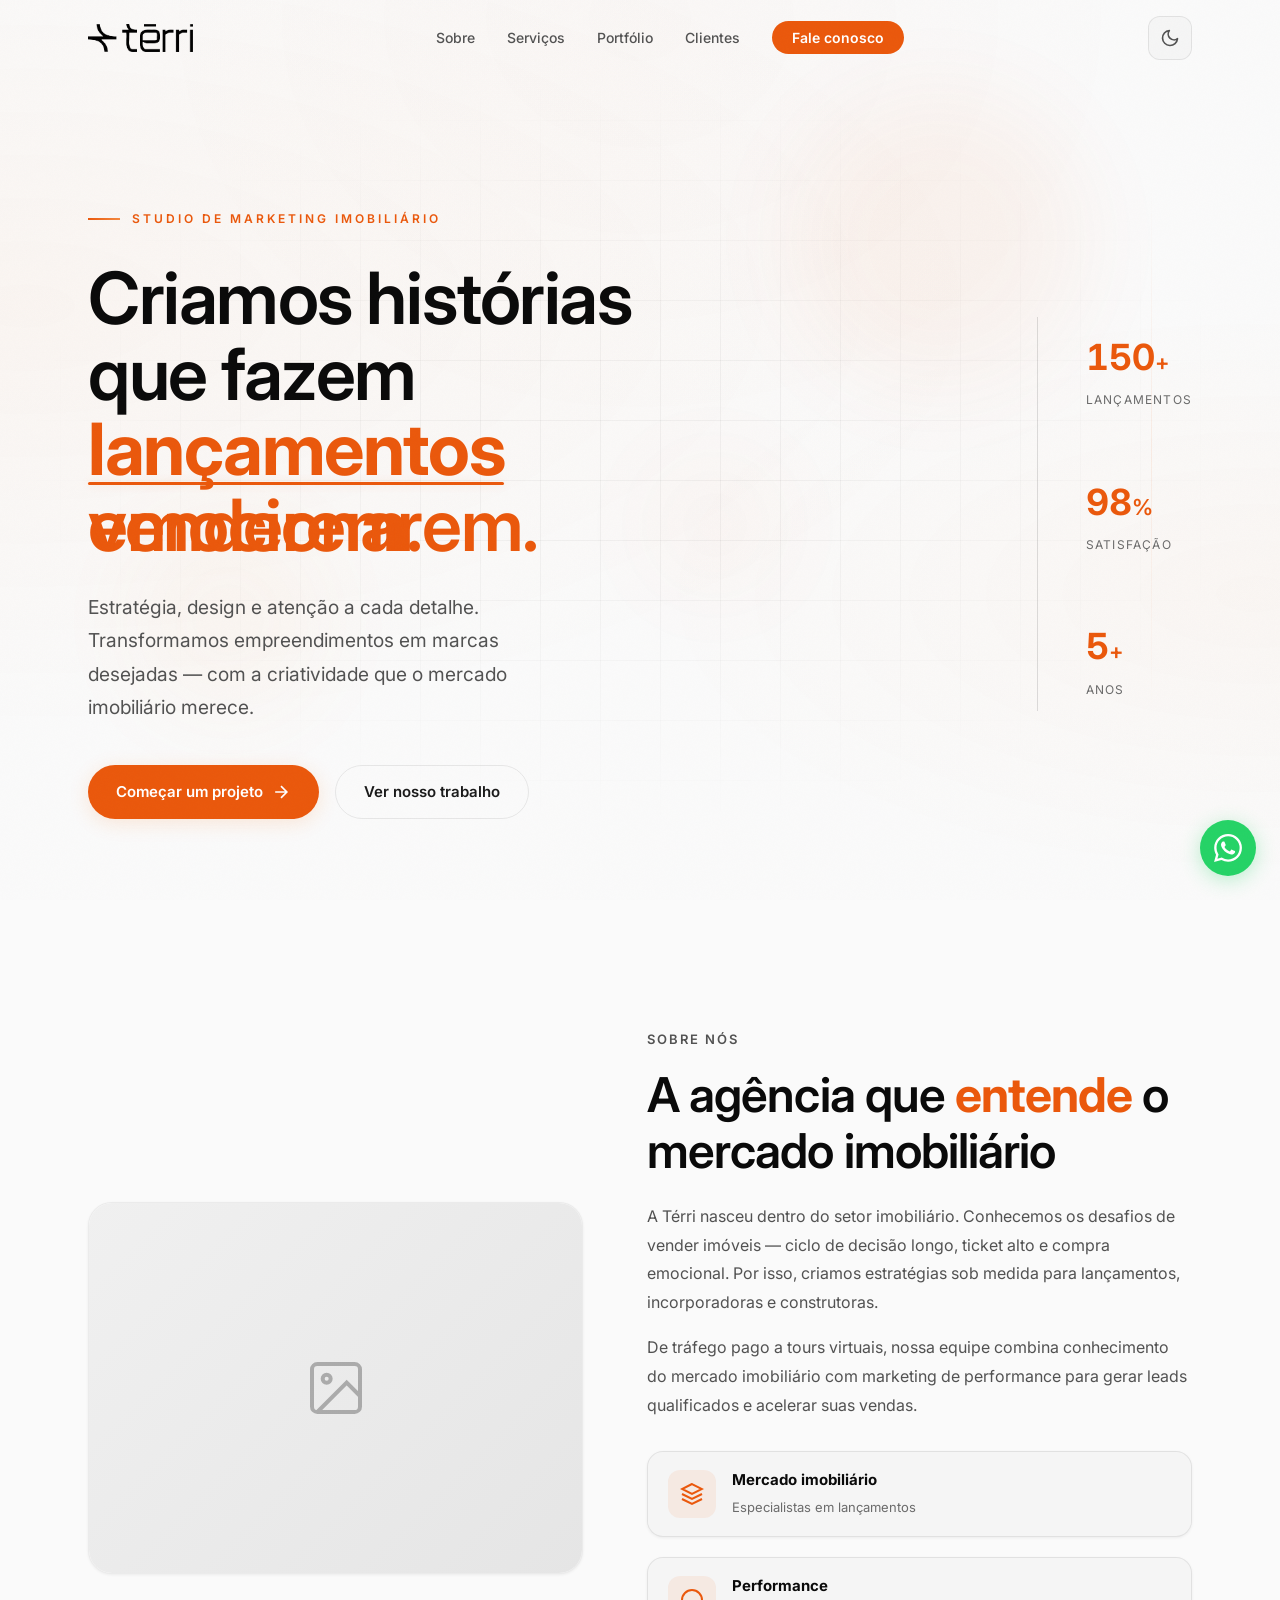
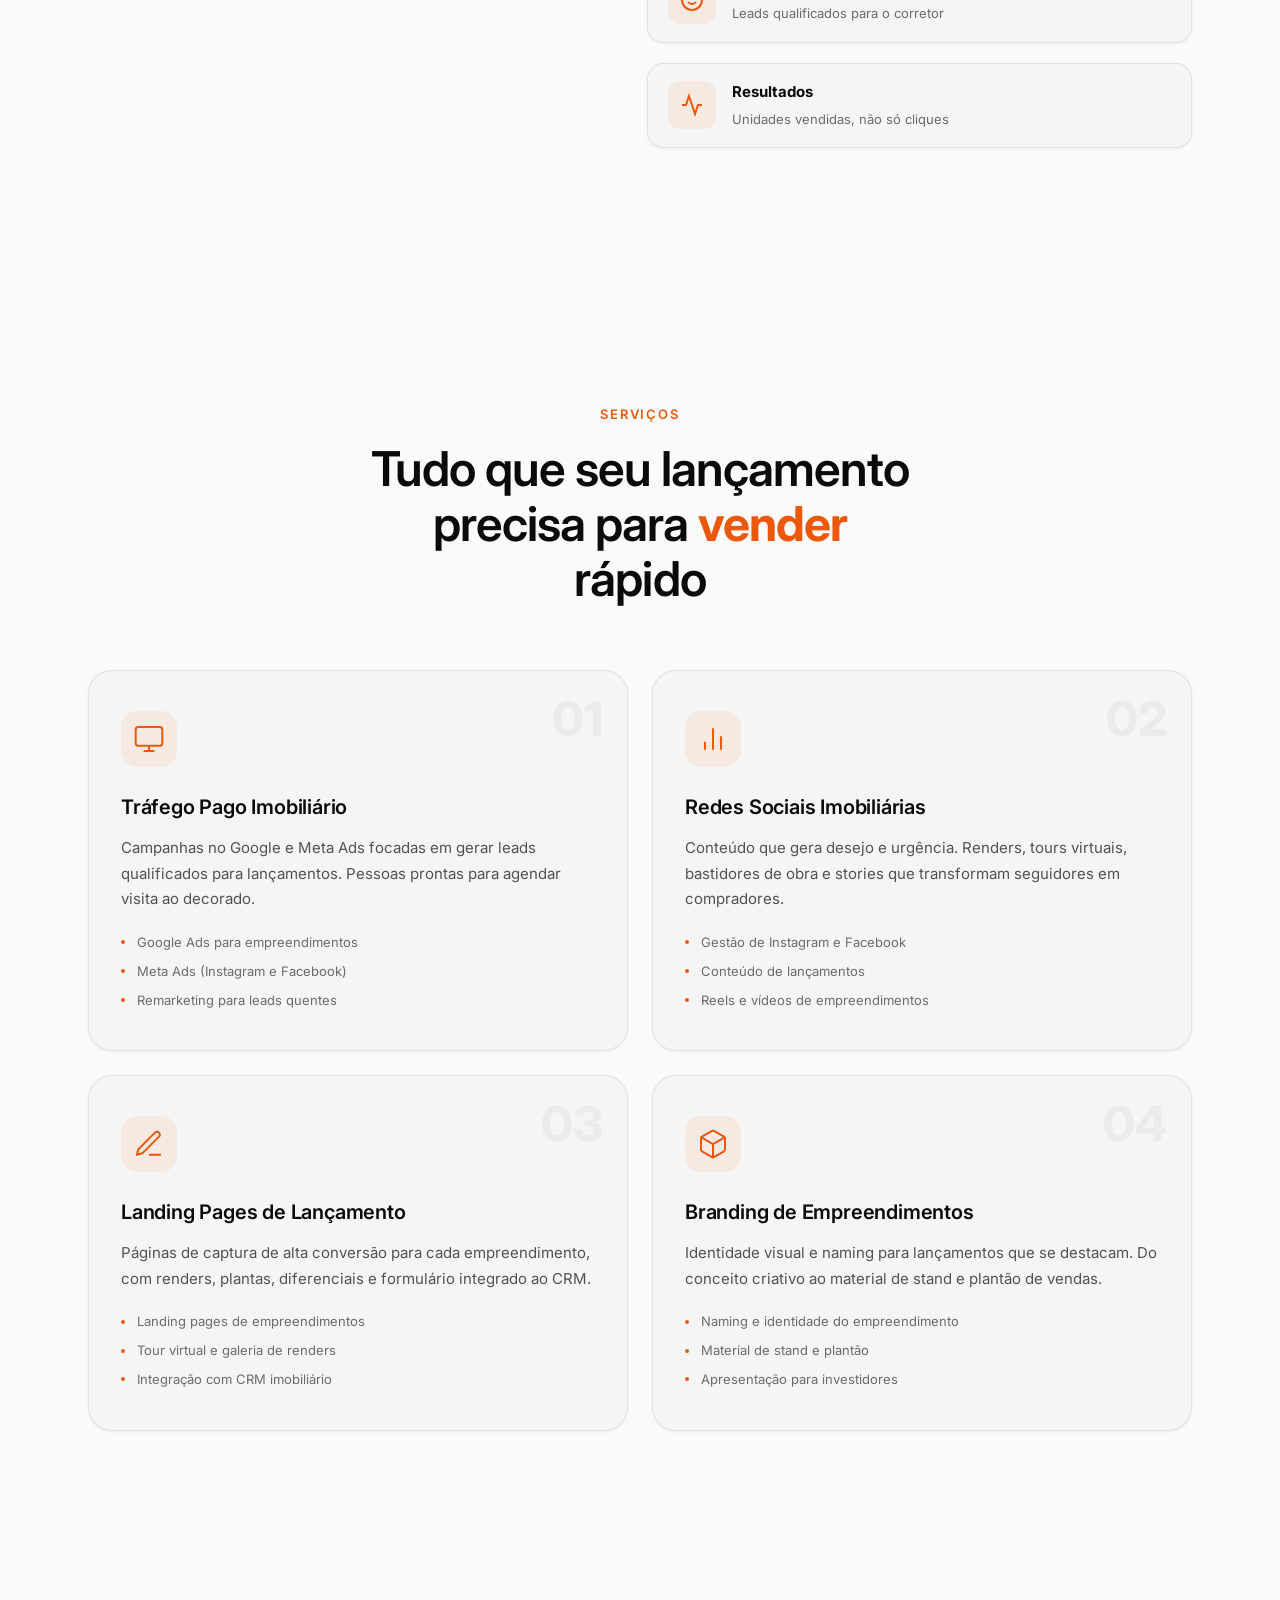
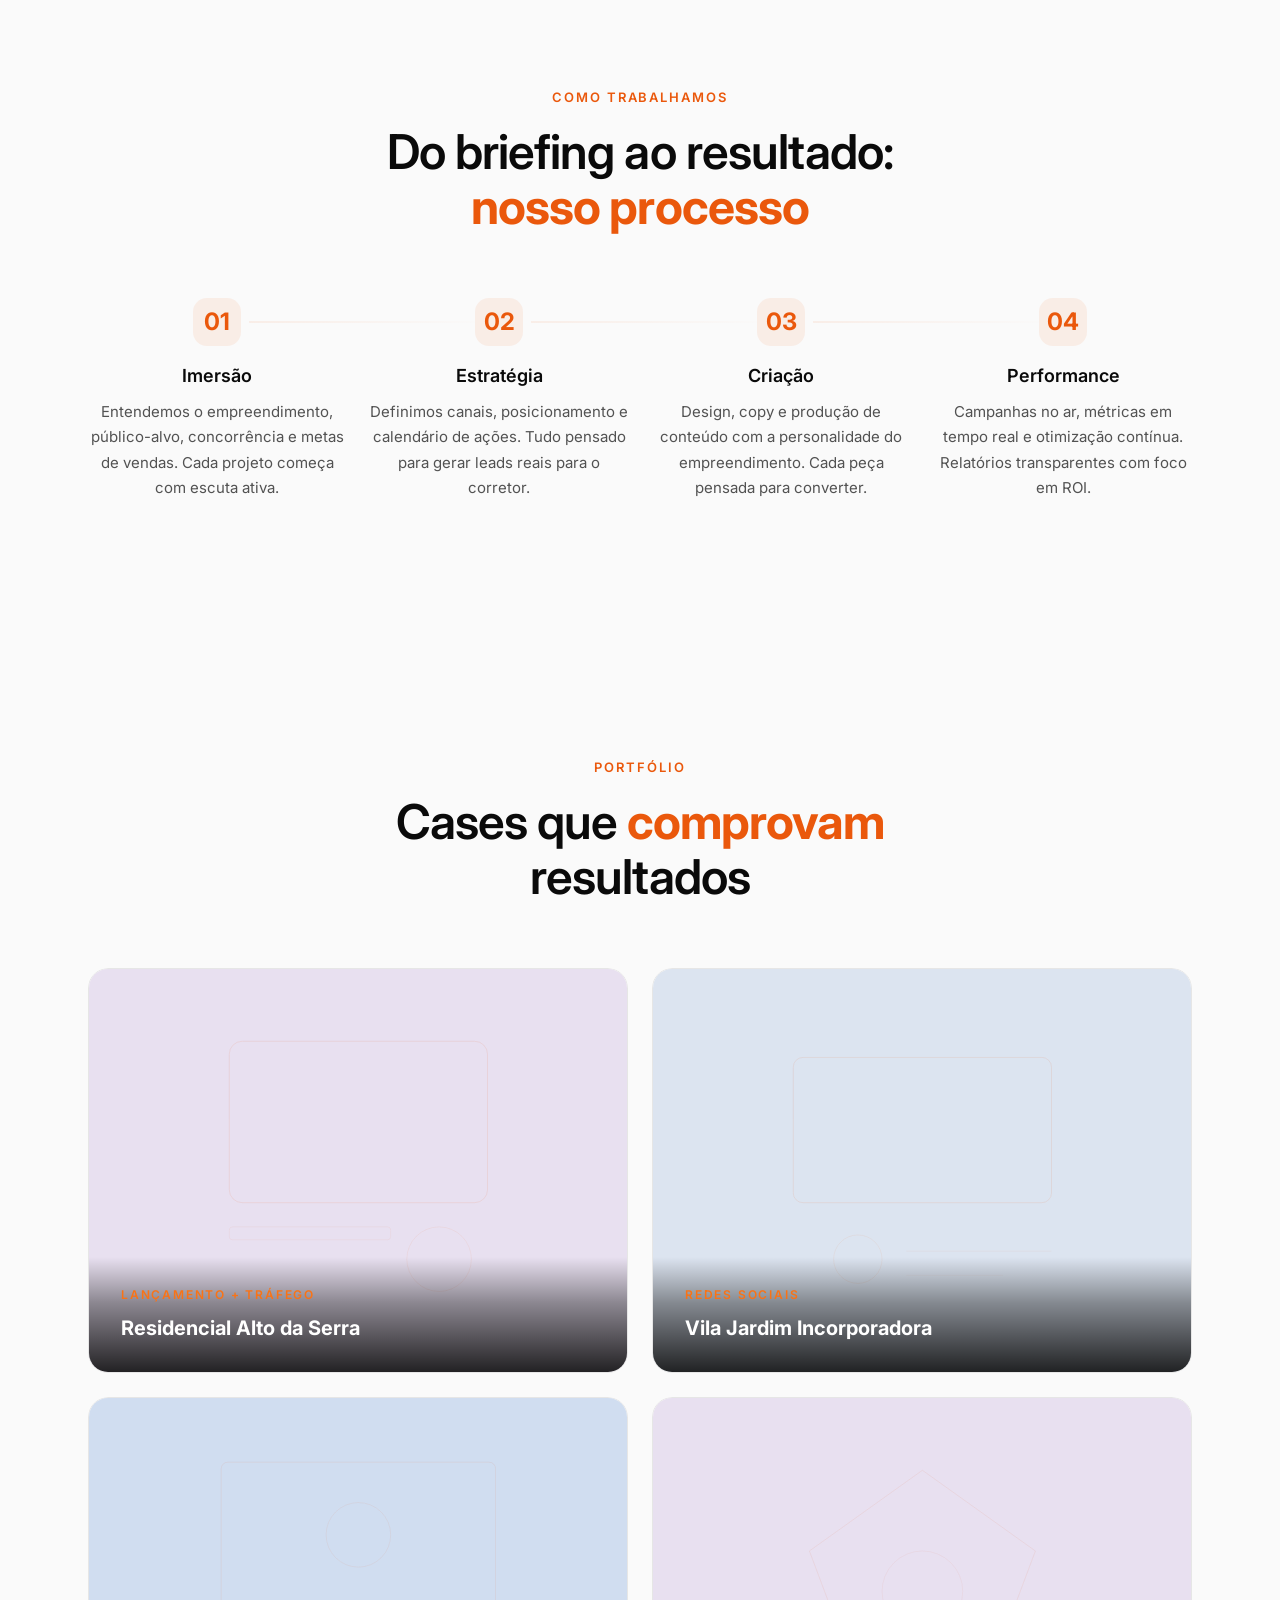
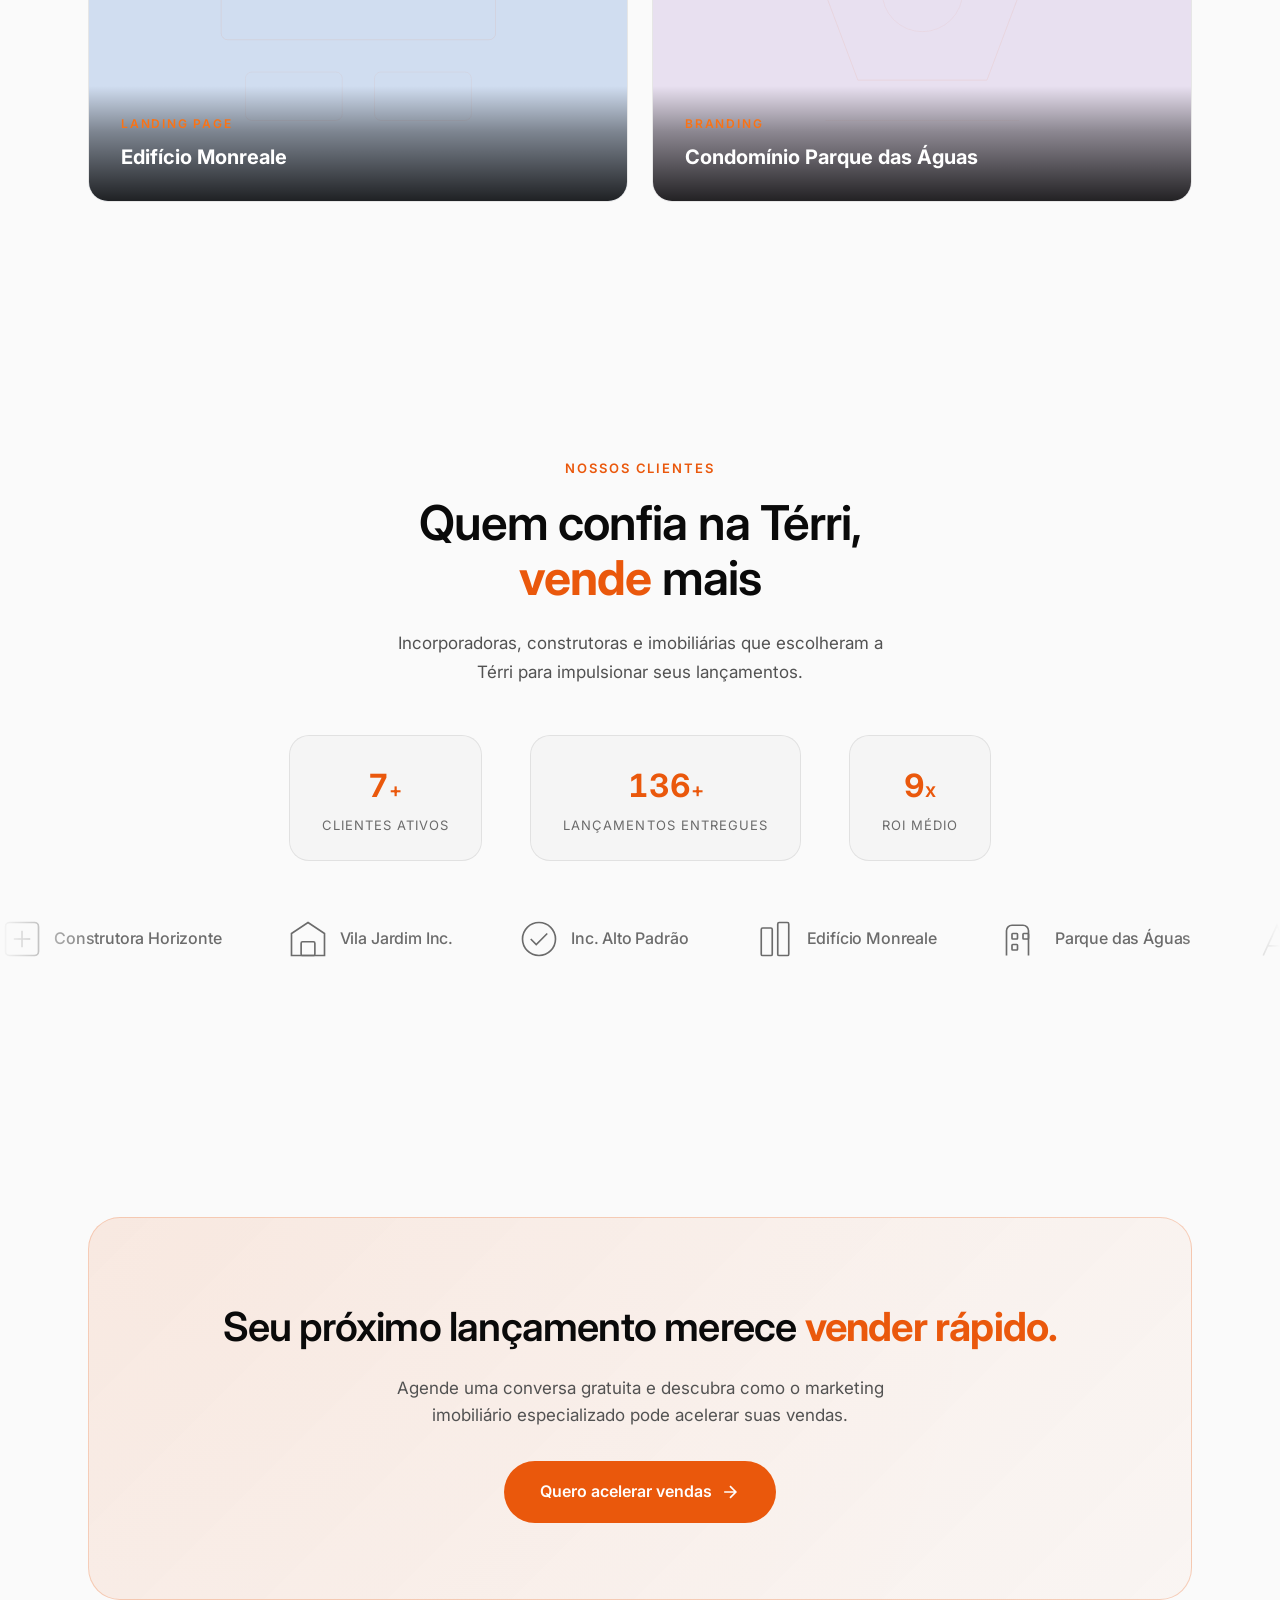
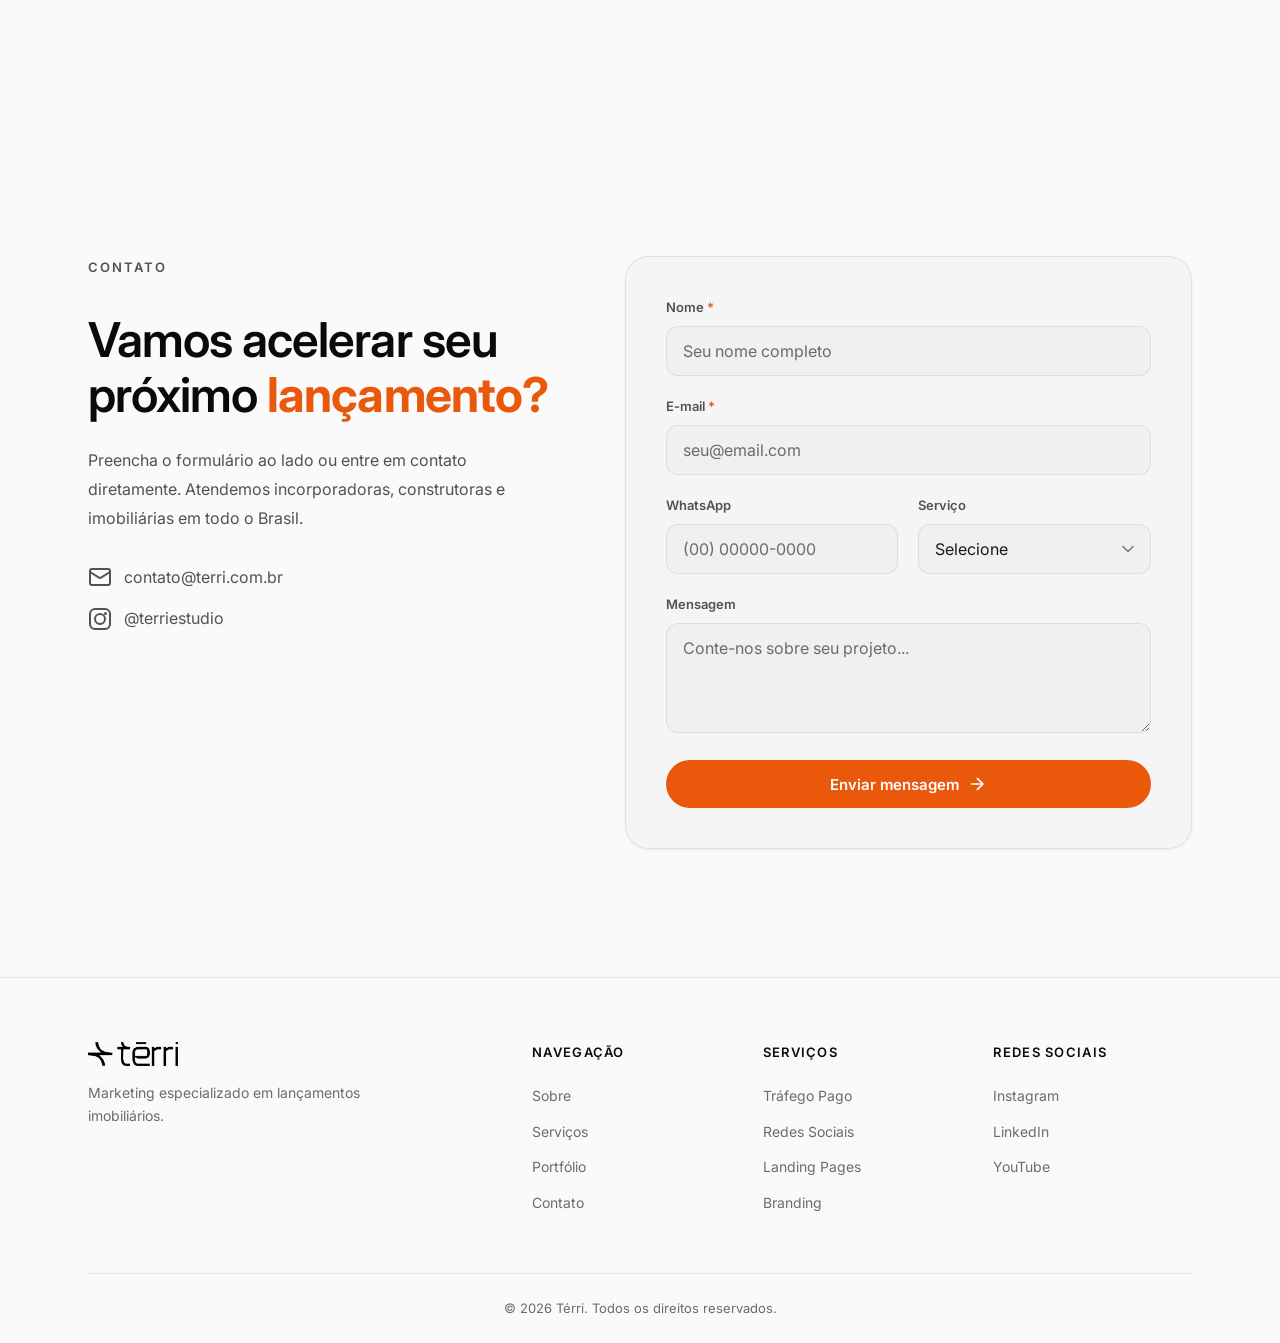
==== index.html @ 6070137d "chore: reduz portfolio para 4 projetos na página inicial Co-Authored-By: Claude Opus 4.6 (1M context" ====
<!DOCTYPE html>
<html lang="pt-BR" data-theme="dark">
<head>
  <meta charset="UTF-8">
  <meta name="viewport" content="width=device-width, initial-scale=1.0">
  <meta name="color-scheme" content="dark light">
  <title>Térri — Marketing Mobiliário</title>
  <meta name="description" content="Térri é uma agência especializada em marketing imobiliário. Lançamentos, incorporadoras e construtoras vendendo mais com estratégia digital.">
  <meta property="og:title" content="Térri — Marketing Mobiliário">
  <meta property="og:description" content="Agência especializada em marketing imobiliário. Lançamentos, incorporadoras e construtoras vendendo mais com estratégia digital.">
  <meta property="og:type" content="website">
  <meta property="og:locale" content="pt_BR">
  <link rel="icon" type="image/x-icon" href="favicon.ico">
  <link rel="preconnect" href="https://fonts.googleapis.com">
  <link rel="preconnect" href="https://fonts.gstatic.com" crossorigin>
  <link href="https://fonts.googleapis.com/css2?family=Inter:wght@400;500;600;700;800&display=swap" rel="stylesheet">
  <link rel="stylesheet" href="css/style.css">
  <!-- Prevent FOUC on theme -->
  <script>
    (function() {
      var t = localStorage.getItem('terri-theme');
      if (!t) t = window.matchMedia('(prefers-color-scheme: light)').matches ? 'light' : 'dark';
      document.documentElement.setAttribute('data-theme', t);
    })();
  </script>
</head>
<body>
  <!-- Shared SVG symbols -->
  <svg hidden aria-hidden="true">
    <symbol id="icon-arrow" viewBox="0 0 24 24"><path d="M5 12h14M12 5l7 7-7 7"/></symbol>
  </svg>

  <!-- Noise overlay -->
  <div class="noise" aria-hidden="true"></div>

  <!-- Header -->
  <header class="header" id="header">
    <div class="container header__inner">
      <a href="#" class="header__logo">
        <img src="src/logo.png" alt="Térri" class="header__logo-img js-logo-img">
        <span class="header__logo-text" style="display:none">Térri</span>
      </a>
      <nav class="header__nav" id="nav" aria-label="Navegação principal">
        <ul class="header__nav-list">
          <li><a href="#sobre" class="header__nav-link">Sobre</a></li>
          <li><a href="#servicos" class="header__nav-link">Serviços</a></li>
          <li><a href="#portfolio" class="header__nav-link">Portfólio</a></li>
          <li><a href="#parceiros" class="header__nav-link">Clientes</a></li>
          <li><a href="#contato" class="header__nav-link header__nav-link--cta">Fale conosco</a></li>
        </ul>
      </nav>
      <div class="header__actions">
        <button class="theme-toggle" id="themeToggle" aria-label="Alternar tema claro/escuro" type="button">
          <svg class="theme-toggle__icon theme-toggle__icon--sun" width="20" height="20" viewBox="0 0 24 24" fill="none" stroke="currentColor" stroke-width="2" stroke-linecap="round" stroke-linejoin="round"><circle cx="12" cy="12" r="5"/><path d="M12 1v2M12 21v2M4.22 4.22l1.42 1.42M18.36 18.36l1.42 1.42M1 12h2M21 12h2M4.22 19.78l1.42-1.42M18.36 5.64l1.42-1.42"/></svg>
          <svg class="theme-toggle__icon theme-toggle__icon--moon" width="20" height="20" viewBox="0 0 24 24" fill="none" stroke="currentColor" stroke-width="2" stroke-linecap="round" stroke-linejoin="round"><path d="M21 12.79A9 9 0 1111.21 3 7 7 0 0021 12.79z"/></svg>
        </button>
        <button class="header__menu-btn" id="menuBtn" aria-label="Abrir menu" aria-expanded="false" type="button">
          <span></span>
          <span></span>
          <span></span>
        </button>
      </div>
    </div>
  </header>

  <!-- Mobile nav overlay -->
  <div class="mobile-nav" id="mobileNav" aria-hidden="true">
    <nav aria-label="Navegação mobile">
      <ul class="mobile-nav__list">
        <li><a href="#sobre" class="mobile-nav__link">Sobre</a></li>
        <li><a href="#servicos" class="mobile-nav__link">Serviços</a></li>
        <li><a href="#portfolio" class="mobile-nav__link">Portfólio</a></li>
        <li><a href="#parceiros" class="mobile-nav__link">Clientes</a></li>
        <li><a href="#contato" class="mobile-nav__link mobile-nav__link--cta">Fale conosco</a></li>
      </ul>
    </nav>
  </div>

  <!-- Hero -->
  <section class="hero" id="hero">
    <!-- Animated background -->
    <div class="hero__bg" aria-hidden="true">
      <div class="hero__aurora"></div>
      <div class="hero__grid-lines"></div>
      <div class="hero__orb hero__orb--1"></div>
      <div class="hero__orb hero__orb--2"></div>
      <div class="hero__orb hero__orb--3"></div>
      <div class="hero__particles">
        <span></span><span></span><span></span><span></span><span></span><span></span>
      </div>
      <!-- Accent line -->
      <div class="hero__accent-line" aria-hidden="true"></div>
    </div>

    <div class="container hero__inner">
      <div class="hero__content">
        <p class="hero__tag hero__reveal" data-delay="0">Studio de Marketing Imobiliário</p>
        <h1 class="hero__title">
          <span class="hero__reveal" data-delay="1">Criamos histórias</span>
          <span class="hero__reveal" data-delay="2">que fazem <em>lançamentos</em></span>
          <span class="hero__reveal hero__title-cycle" data-delay="3">
            <span class="hero__cycle" id="heroCycle">
              <span class="hero__cycle-word active">emocionarem.</span>
              <span class="hero__cycle-word">venderem.</span>
              <span class="hero__cycle-word">marcarem.</span>
              <span class="hero__cycle-word">inspirarem.</span>
            </span>
          </span>
        </h1>
        <p class="hero__subtitle hero__reveal" data-delay="4">Estratégia, design e atenção a cada detalhe. Transformamos empreendimentos em marcas desejadas — com a criatividade que o mercado imobiliário merece.</p>
        <div class="hero__actions hero__reveal" data-delay="5">
          <a href="#contato" class="btn btn--primary">Começar um projeto <svg width="20" height="20" fill="none" stroke="currentColor" stroke-width="2" aria-hidden="true"><use href="#icon-arrow"/></svg></a>
          <a href="#portfolio" class="btn btn--outline">Ver nosso trabalho</a>
        </div>
      </div>
      <div class="hero__side hero__reveal" data-delay="6">
        <div class="hero__metric">
          <span class="hero__metric-number" data-count="150">0</span><span class="hero__metric-plus">+</span>
          <span class="hero__metric-label">Lançamentos</span>
        </div>
        <div class="hero__metric">
          <span class="hero__metric-number" data-count="98">0</span><span class="hero__metric-plus">%</span>
          <span class="hero__metric-label">Satisfação</span>
        </div>
        <div class="hero__metric">
          <span class="hero__metric-number" data-count="5">0</span><span class="hero__metric-plus">+</span>
          <span class="hero__metric-label">Anos</span>
        </div>
      </div>
    </div>
  </section>

  <!-- About -->
  <section class="about" id="sobre">
    <div class="container about__inner">
      <div class="about__image reveal-left">
        <div class="about__image-wrapper">
          <div class="about__image-placeholder">
            <svg width="64" height="64" viewBox="0 0 24 24" fill="none" stroke="currentColor" stroke-width="1.5" opacity="0.3" aria-hidden="true">
              <rect x="3" y="3" width="18" height="18" rx="2"/><circle cx="8.5" cy="8.5" r="1.5"/><path d="m21 15-5-5L5 21"/>
            </svg>
          </div>
        </div>
      </div>
      <div class="about__content reveal-right">
        <p class="section-tag">Sobre nós</p>
        <h2 class="section-title">A agência que <em>entende</em> o mercado imobiliário</h2>
        <p>A Térri nasceu dentro do setor imobiliário. Conhecemos os desafios de vender imóveis — ciclo de decisão longo, ticket alto e compra emocional. Por isso, criamos estratégias sob medida para lançamentos, incorporadoras e construtoras.</p>
        <p>De tráfego pago a tours virtuais, nossa equipe combina conhecimento do mercado imobiliário com marketing de performance para gerar leads qualificados e acelerar suas vendas.</p>
        <div class="about__values">
          <div class="about__value">
            <div class="about__value-icon" aria-hidden="true">
              <svg width="24" height="24" viewBox="0 0 24 24" fill="none" stroke="currentColor" stroke-width="2"><path d="M12 2L2 7l10 5 10-5-10-5zM2 17l10 5 10-5M2 12l10 5 10-5"/></svg>
            </div>
            <div>
              <strong>Mercado imobiliário</strong>
              <span>Especialistas em lançamentos</span>
            </div>
          </div>
          <div class="about__value">
            <div class="about__value-icon" aria-hidden="true">
              <svg width="24" height="24" viewBox="0 0 24 24" fill="none" stroke="currentColor" stroke-width="2"><circle cx="12" cy="12" r="10"/><path d="M8 14s1.5 2 4 2 4-2 4-2M9 9h.01M15 9h.01"/></svg>
            </div>
            <div>
              <strong>Performance</strong>
              <span>Leads qualificados para o corretor</span>
            </div>
          </div>
          <div class="about__value">
            <div class="about__value-icon" aria-hidden="true">
              <svg width="24" height="24" viewBox="0 0 24 24" fill="none" stroke="currentColor" stroke-width="2"><path d="M22 12h-4l-3 9L9 3l-3 9H2"/></svg>
            </div>
            <div>
              <strong>Resultados</strong>
              <span>Unidades vendidas, não só cliques</span>
            </div>
          </div>
        </div>
      </div>
    </div>
  </section>

  <!-- Services -->
  <section class="services" id="servicos">
    <div class="container">
      <div class="services__header">
        <p class="section-tag reveal-up">Serviços</p>
        <h2 class="section-title reveal-up">Tudo que seu lançamento precisa para <em>vender</em> rápido</h2>
      </div>
      <div class="services__grid">
        <article class="service-card reveal-up">
          <div class="service-card__number" aria-hidden="true">01</div>
          <div class="service-card__icon" aria-hidden="true">
            <svg width="32" height="32" viewBox="0 0 24 24" fill="none" stroke="currentColor" stroke-width="1.5"><rect x="2" y="3" width="20" height="14" rx="2"/><path d="M8 21h8M12 17v4"/></svg>
          </div>
          <h3 class="service-card__title">Tráfego Pago Imobiliário</h3>
          <p class="service-card__desc">Campanhas no Google e Meta Ads focadas em gerar leads qualificados para lançamentos. Pessoas prontas para agendar visita ao decorado.</p>
          <ul class="service-card__list">
            <li>Google Ads para empreendimentos</li>
            <li>Meta Ads (Instagram e Facebook)</li>
            <li>Remarketing para leads quentes</li>
          </ul>
        </article>
        <article class="service-card reveal-up">
          <div class="service-card__number" aria-hidden="true">02</div>
          <div class="service-card__icon" aria-hidden="true">
            <svg width="32" height="32" viewBox="0 0 24 24" fill="none" stroke="currentColor" stroke-width="1.5"><path d="M18 20V10M12 20V4M6 20v-6"/></svg>
          </div>
          <h3 class="service-card__title">Redes Sociais Imobiliárias</h3>
          <p class="service-card__desc">Conteúdo que gera desejo e urgência. Renders, tours virtuais, bastidores de obra e stories que transformam seguidores em compradores.</p>
          <ul class="service-card__list">
            <li>Gestão de Instagram e Facebook</li>
            <li>Conteúdo de lançamentos</li>
            <li>Reels e vídeos de empreendimentos</li>
          </ul>
        </article>
        <article class="service-card reveal-up">
          <div class="service-card__number" aria-hidden="true">03</div>
          <div class="service-card__icon" aria-hidden="true">
            <svg width="32" height="32" viewBox="0 0 24 24" fill="none" stroke="currentColor" stroke-width="1.5"><path d="M12 20h9M16.5 3.5a2.121 2.121 0 013 3L7 19l-4 1 1-4 12.5-12.5z"/></svg>
          </div>
          <h3 class="service-card__title">Landing Pages de Lançamento</h3>
          <p class="service-card__desc">Páginas de captura de alta conversão para cada empreendimento, com renders, plantas, diferenciais e formulário integrado ao CRM.</p>
          <ul class="service-card__list">
            <li>Landing pages de empreendimentos</li>
            <li>Tour virtual e galeria de renders</li>
            <li>Integração com CRM imobiliário</li>
          </ul>
        </article>
        <article class="service-card reveal-up">
          <div class="service-card__number" aria-hidden="true">04</div>
          <div class="service-card__icon" aria-hidden="true">
            <svg width="32" height="32" viewBox="0 0 24 24" fill="none" stroke="currentColor" stroke-width="1.5"><path d="M21 16V8a2 2 0 00-1-1.73l-7-4a2 2 0 00-2 0l-7 4A2 2 0 003 8v8a2 2 0 001 1.73l7 4a2 2 0 002 0l7-4A2 2 0 0021 16z"/><path d="M3.27 6.96L12 12.01l8.73-5.05M12 22.08V12"/></svg>
          </div>
          <h3 class="service-card__title">Branding de Empreendimentos</h3>
          <p class="service-card__desc">Identidade visual e naming para lançamentos que se destacam. Do conceito criativo ao material de stand e plantão de vendas.</p>
          <ul class="service-card__list">
            <li>Naming e identidade do empreendimento</li>
            <li>Material de stand e plantão</li>
            <li>Apresentação para investidores</li>
          </ul>
        </article>
      </div>
    </div>
  </section>

  <!-- Process -->
  <section class="process" id="processo">
    <div class="container">
      <div class="process__header">
        <p class="section-tag reveal-up">Como trabalhamos</p>
        <h2 class="section-title reveal-up">Do briefing ao resultado: <em>nosso processo</em></h2>
      </div>
      <div class="process__timeline">
        <div class="process__step reveal-up">
          <div class="process__step-number" aria-hidden="true">01</div>
          <div class="process__step-line" aria-hidden="true"></div>
          <div class="process__step-content">
            <h3 class="process__step-title">Imersão</h3>
            <p>Entendemos o empreendimento, público-alvo, concorrência e metas de vendas. Cada projeto começa com escuta ativa.</p>
          </div>
        </div>
        <div class="process__step reveal-up">
          <div class="process__step-number" aria-hidden="true">02</div>
          <div class="process__step-line" aria-hidden="true"></div>
          <div class="process__step-content">
            <h3 class="process__step-title">Estratégia</h3>
            <p>Definimos canais, posicionamento e calendário de ações. Tudo pensado para gerar leads reais para o corretor.</p>
          </div>
        </div>
        <div class="process__step reveal-up">
          <div class="process__step-number" aria-hidden="true">03</div>
          <div class="process__step-line" aria-hidden="true"></div>
          <div class="process__step-content">
            <h3 class="process__step-title">Criação</h3>
            <p>Design, copy e produção de conteúdo com a personalidade do empreendimento. Cada peça pensada para converter.</p>
          </div>
        </div>
        <div class="process__step reveal-up">
          <div class="process__step-number" aria-hidden="true">04</div>
          <div class="process__step-line" aria-hidden="true"></div>
          <div class="process__step-content">
            <h3 class="process__step-title">Performance</h3>
            <p>Campanhas no ar, métricas em tempo real e otimização contínua. Relatórios transparentes com foco em ROI.</p>
          </div>
        </div>
      </div>
    </div>
  </section>

  <!-- Portfolio -->
  <section class="portfolio" id="portfolio">
    <div class="container">
      <div class="portfolio__header">
        <p class="section-tag reveal-up">Portfólio</p>
        <h2 class="section-title reveal-up">Cases que <em>comprovam</em> resultados</h2>
      </div>
      <div class="portfolio__grid">
        <a href="portfolio/alto-da-serra.html" class="portfolio__item reveal-up">
          <article class="portfolio__item-inner">
            <div class="portfolio__item-bg portfolio__item-bg--1">
              <svg class="portfolio__item-deco" viewBox="0 0 200 200" fill="none" aria-hidden="true"><rect x="20" y="20" width="160" height="100" rx="8" stroke="currentColor" stroke-width="0.5" opacity="0.15"/><rect x="20" y="135" width="100" height="8" rx="2" stroke="currentColor" stroke-width="0.5" opacity="0.08"/><circle cx="150" cy="155" r="20" stroke="currentColor" stroke-width="0.5" opacity="0.1"/></svg>
            </div>
            <div class="portfolio__item-content">
              <span class="portfolio__item-tag">Lançamento + Tráfego</span>
              <h3 class="portfolio__item-title">Residencial Alto da Serra</h3>
              <p class="portfolio__item-desc">85% das unidades vendidas em 60 dias</p>
            </div>
          </article>
        </a>
        <a href="portfolio/vila-jardim.html" class="portfolio__item reveal-up">
          <article class="portfolio__item-inner">
            <div class="portfolio__item-bg portfolio__item-bg--2">
              <svg class="portfolio__item-deco" viewBox="0 0 200 200" fill="none" aria-hidden="true"><rect x="20" y="30" width="160" height="90" rx="6" stroke="currentColor" stroke-width="0.5" opacity="0.15"/><circle cx="60" cy="155" r="15" stroke="currentColor" stroke-width="0.5" opacity="0.1"/><line x1="90" y1="150" x2="180" y2="150" stroke="currentColor" stroke-width="0.5" opacity="0.08"/><line x1="90" y1="165" x2="150" y2="165" stroke="currentColor" stroke-width="0.5" opacity="0.06"/></svg>
            </div>
            <div class="portfolio__item-content">
              <span class="portfolio__item-tag">Redes Sociais</span>
              <h3 class="portfolio__item-title">Vila Jardim Incorporadora</h3>
              <p class="portfolio__item-desc">+300% de engajamento e 120 leads/mês</p>
            </div>
          </article>
        </a>
        <a href="portfolio/monreale.html" class="portfolio__item reveal-up">
          <article class="portfolio__item-inner">
            <div class="portfolio__item-bg portfolio__item-bg--3">
              <svg class="portfolio__item-deco" viewBox="0 0 200 200" fill="none" aria-hidden="true"><rect x="15" y="15" width="170" height="110" rx="4" stroke="currentColor" stroke-width="0.5" opacity="0.12"/><circle cx="100" cy="60" r="20" stroke="currentColor" stroke-width="0.5" opacity="0.1"/><rect x="30" y="145" width="60" height="30" rx="4" stroke="currentColor" stroke-width="0.5" opacity="0.08"/><rect x="110" y="145" width="60" height="30" rx="4" stroke="currentColor" stroke-width="0.5" opacity="0.08"/></svg>
            </div>
            <div class="portfolio__item-content">
              <span class="portfolio__item-tag">Landing Page</span>
              <h3 class="portfolio__item-title">Edifício Monreale</h3>
              <p class="portfolio__item-desc">Taxa de conversão de 14% na página de captura</p>
            </div>
          </article>
        </a>
        <a href="portfolio/parque-das-aguas.html" class="portfolio__item reveal-up">
          <article class="portfolio__item-inner">
            <div class="portfolio__item-bg portfolio__item-bg--4">
              <svg class="portfolio__item-deco" viewBox="0 0 200 200" fill="none" aria-hidden="true"><polygon points="100,20 170,70 140,150 60,150 30,70" stroke="currentColor" stroke-width="0.5" opacity="0.12"/><circle cx="100" cy="95" r="25" stroke="currentColor" stroke-width="0.5" opacity="0.08"/><line x1="40" y1="175" x2="160" y2="175" stroke="currentColor" stroke-width="0.5" opacity="0.06"/></svg>
            </div>
            <div class="portfolio__item-content">
              <span class="portfolio__item-tag">Branding</span>
              <h3 class="portfolio__item-title">Condomínio Parque das Águas</h3>
              <p class="portfolio__item-desc">Identidade visual e campanha de pré-lançamento</p>
            </div>
          </article>
        </a>
      </div>
    </div>
  </section>

  <!-- Partners / Social Proof -->
  <section class="partners" id="parceiros">
    <div class="container">
      <div class="partners__header">
        <p class="section-tag reveal-up">Nossos clientes</p>
        <h2 class="section-title reveal-up">Quem confia na Térri, <em>vende</em> mais</h2>
        <p class="partners__subtitle reveal-up">Incorporadoras, construtoras e imobiliárias que escolheram a Térri para impulsionar seus lançamentos.</p>
      </div>
      <div class="partners__stats reveal-up">
        <div class="partners__stat">
          <span class="partners__stat-number" data-count="8">0</span><span class="partners__stat-plus">+</span>
          <span class="partners__stat-label">Clientes ativos</span>
        </div>
        <div class="partners__stat">
          <span class="partners__stat-number" data-count="150">0</span><span class="partners__stat-plus">+</span>
          <span class="partners__stat-label">Lançamentos entregues</span>
        </div>
        <div class="partners__stat">
          <span class="partners__stat-number" data-count="10">0</span><span class="partners__stat-plus">x</span>
          <span class="partners__stat-label">ROI médio</span>
        </div>
      </div>
    </div>
    <div class="partners__marquee" aria-label="Parceiros e clientes">
      <div class="partners__track">
        <div class="partners__logo"><svg viewBox="0 0 32 32" fill="none" stroke="currentColor" stroke-width="1.2" aria-hidden="true"><rect x="4" y="4" width="24" height="24" rx="3"/><path d="M10 16h12M16 10v12"/></svg><span>Construtora Horizonte</span></div>
        <div class="partners__logo"><svg viewBox="0 0 32 32" fill="none" stroke="currentColor" stroke-width="1.2" aria-hidden="true"><path d="M16 4l12 8v16H4V12L16 4Z"/><rect x="11" y="18" width="10" height="10" rx="1"/></svg><span>Vila Jardim Inc.</span></div>
        <div class="partners__logo"><svg viewBox="0 0 32 32" fill="none" stroke="currentColor" stroke-width="1.2" aria-hidden="true"><circle cx="16" cy="16" r="12"/><path d="M10 16l4 4 8-8"/></svg><span>Inc. Alto Padrão</span></div>
        <div class="partners__logo"><svg viewBox="0 0 32 32" fill="none" stroke="currentColor" stroke-width="1.2" aria-hidden="true"><rect x="6" y="8" width="8" height="20" rx="1"/><rect x="18" y="4" width="8" height="24" rx="1"/></svg><span>Edifício Monreale</span></div>
        <div class="partners__logo"><svg viewBox="0 0 32 32" fill="none" stroke="currentColor" stroke-width="1.2" aria-hidden="true"><path d="M4 28V10a4 4 0 014-4h8a4 4 0 014 4v18"/><rect x="8" y="12" width="4" height="4" rx="0.5"/><rect x="16" y="12" width="4" height="4" rx="0.5"/><rect x="8" y="20" width="4" height="4" rx="0.5"/></svg><span>Parque das Águas</span></div>
        <div class="partners__logo"><svg viewBox="0 0 32 32" fill="none" stroke="currentColor" stroke-width="1.2" aria-hidden="true"><path d="M6 28l10-22 10 22"/><line x1="9" y1="21" x2="23" y2="21"/></svg><span>Res. Alto da Serra</span></div>
        <div class="partners__logo"><svg viewBox="0 0 32 32" fill="none" stroke="currentColor" stroke-width="1.2" aria-hidden="true"><rect x="4" y="6" width="24" height="20" rx="2"/><line x1="4" y1="14" x2="28" y2="14"/><rect x="9" y="18" width="5" height="4" rx="0.5"/><rect x="18" y="18" width="5" height="4" rx="0.5"/></svg><span>MRV Concept</span></div>
        <div class="partners__logo"><svg viewBox="0 0 32 32" fill="none" stroke="currentColor" stroke-width="1.2" aria-hidden="true"><circle cx="16" cy="16" r="12"/><circle cx="16" cy="16" r="5"/></svg><span>Orbis Living</span></div>
        <!-- Duplicate for seamless loop -->
        <div class="partners__logo"><svg viewBox="0 0 32 32" fill="none" stroke="currentColor" stroke-width="1.2" aria-hidden="true"><rect x="4" y="4" width="24" height="24" rx="3"/><path d="M10 16h12M16 10v12"/></svg><span>Construtora Horizonte</span></div>
        <div class="partners__logo"><svg viewBox="0 0 32 32" fill="none" stroke="currentColor" stroke-width="1.2" aria-hidden="true"><path d="M16 4l12 8v16H4V12L16 4Z"/><rect x="11" y="18" width="10" height="10" rx="1"/></svg><span>Vila Jardim Inc.</span></div>
        <div class="partners__logo"><svg viewBox="0 0 32 32" fill="none" stroke="currentColor" stroke-width="1.2" aria-hidden="true"><circle cx="16" cy="16" r="12"/><path d="M10 16l4 4 8-8"/></svg><span>Inc. Alto Padrão</span></div>
        <div class="partners__logo"><svg viewBox="0 0 32 32" fill="none" stroke="currentColor" stroke-width="1.2" aria-hidden="true"><rect x="6" y="8" width="8" height="20" rx="1"/><rect x="18" y="4" width="8" height="24" rx="1"/></svg><span>Edifício Monreale</span></div>
        <div class="partners__logo"><svg viewBox="0 0 32 32" fill="none" stroke="currentColor" stroke-width="1.2" aria-hidden="true"><path d="M4 28V10a4 4 0 014-4h8a4 4 0 014 4v18"/><rect x="8" y="12" width="4" height="4" rx="0.5"/><rect x="16" y="12" width="4" height="4" rx="0.5"/><rect x="8" y="20" width="4" height="4" rx="0.5"/></svg><span>Parque das Águas</span></div>
        <div class="partners__logo"><svg viewBox="0 0 32 32" fill="none" stroke="currentColor" stroke-width="1.2" aria-hidden="true"><path d="M6 28l10-22 10 22"/><line x1="9" y1="21" x2="23" y2="21"/></svg><span>Res. Alto da Serra</span></div>
        <div class="partners__logo"><svg viewBox="0 0 32 32" fill="none" stroke="currentColor" stroke-width="1.2" aria-hidden="true"><rect x="4" y="6" width="24" height="20" rx="2"/><line x1="4" y1="14" x2="28" y2="14"/><rect x="9" y="18" width="5" height="4" rx="0.5"/><rect x="18" y="18" width="5" height="4" rx="0.5"/></svg><span>MRV Concept</span></div>
        <div class="partners__logo"><svg viewBox="0 0 32 32" fill="none" stroke="currentColor" stroke-width="1.2" aria-hidden="true"><circle cx="16" cy="16" r="12"/><circle cx="16" cy="16" r="5"/></svg><span>Orbis Living</span></div>
      </div>
    </div>
  </section>

  <!-- CTA Banner -->
  <section class="cta-banner">
    <div class="container">
      <div class="cta-banner__inner reveal-up">
        <h2 class="cta-banner__title">Seu próximo lançamento merece <em>vender rápido.</em></h2>
        <p class="cta-banner__text">Agende uma conversa gratuita e descubra como o marketing imobiliário especializado pode acelerar suas vendas.</p>
        <a href="#contato" class="btn btn--primary btn--lg">Quero acelerar vendas <svg width="20" height="20" fill="none" stroke="currentColor" stroke-width="2" aria-hidden="true"><use href="#icon-arrow"/></svg></a>
      </div>
    </div>
  </section>

  <!-- Contact -->
  <section class="contact" id="contato">
    <div class="container contact__inner">
      <div class="contact__info reveal-left">
        <p class="section-tag">Contato</p>
        <h2 class="section-title">Vamos acelerar seu próximo <em>lançamento?</em></h2>
        <p>Preencha o formulário ao lado ou entre em contato diretamente. Atendemos incorporadoras, construtoras e imobiliárias em todo o Brasil.</p>
        <div class="contact__channels">
          <a href="mailto:contato@terri.com.br" class="contact__channel">
            <svg width="24" height="24" viewBox="0 0 24 24" fill="none" stroke="currentColor" stroke-width="2" aria-hidden="true"><rect x="2" y="4" width="20" height="16" rx="2"/><path d="m22 7-8.97 5.7a1.94 1.94 0 01-2.06 0L2 7"/></svg>
            <span>contato@terri.com.br</span>
          </a>
          <a href="https://www.instagram.com/terriestudio/" target="_blank" rel="noopener" class="contact__channel">
            <svg width="24" height="24" viewBox="0 0 24 24" fill="none" stroke="currentColor" stroke-width="2" aria-hidden="true"><rect x="2" y="2" width="20" height="20" rx="5"/><circle cx="12" cy="12" r="5"/><circle cx="17.5" cy="6.5" r="1.5" fill="currentColor" stroke="none"/></svg>
            <span>@terriestudio</span>
          </a>
        </div>
      </div>
      <div class="contact__form-wrapper reveal-right">
        <form class="contact__form" id="contactForm" novalidate>
          <div class="form-group">
            <label for="name">Nome <span class="required" aria-label="obrigatório">*</span></label>
            <input type="text" id="name" name="name" placeholder="Seu nome completo" required autocomplete="name">
          </div>
          <div class="form-group">
            <label for="email">E-mail <span class="required" aria-label="obrigatório">*</span></label>
            <input type="email" id="email" name="email" placeholder="seu@email.com" required autocomplete="email">
          </div>
          <div class="form-row">
            <div class="form-group">
              <label for="phone">WhatsApp</label>
              <input type="tel" id="phone" name="phone" placeholder="(00) 00000-0000" autocomplete="tel">
            </div>
            <div class="form-group">
              <label for="service">Serviço</label>
              <select id="service" name="service">
                <option value="">Selecione</option>
                <option value="trafego">Tráfego Pago</option>
                <option value="social">Redes Sociais</option>
                <option value="landing">Landing Page de Lançamento</option>
                <option value="branding">Branding de Empreendimento</option>
                <option value="completo">Campanha Completa</option>
                <option value="outro">Outro</option>
              </select>
            </div>
          </div>
          <div class="form-group">
            <label for="message">Mensagem</label>
            <textarea id="message" name="message" rows="4" placeholder="Conte-nos sobre seu projeto..."></textarea>
          </div>
          <button type="submit" class="btn btn--primary btn--full">Enviar mensagem <svg width="20" height="20" fill="none" stroke="currentColor" stroke-width="2" aria-hidden="true"><use href="#icon-arrow"/></svg></button>
        </form>
      </div>
    </div>
  </section>

  <!-- Footer -->
  <footer class="footer">
    <div class="container">
      <div class="footer__top">
        <div class="footer__brand">
          <img src="src/logo.png" alt="Térri" class="footer__logo js-logo-img">
          <span class="footer__logo-text" style="display:none">Térri</span>
          <p class="footer__desc">Marketing especializado em lançamentos imobiliários.</p>
        </div>
        <div class="footer__links">
          <div class="footer__col">
            <h4>Navegação</h4>
            <ul>
              <li><a href="#sobre">Sobre</a></li>
              <li><a href="#servicos">Serviços</a></li>
              <li><a href="#portfolio">Portfólio</a></li>
              <li><a href="#contato">Contato</a></li>
            </ul>
          </div>
          <div class="footer__col">
            <h4>Serviços</h4>
            <ul>
              <li><a href="#servicos">Tráfego Pago</a></li>
              <li><a href="#servicos">Redes Sociais</a></li>
              <li><a href="#servicos">Landing Pages</a></li>
              <li><a href="#servicos">Branding</a></li>
            </ul>
          </div>
          <div class="footer__col">
            <h4>Redes Sociais</h4>
            <ul>
              <li><a href="https://www.instagram.com/terriestudio/" target="_blank" rel="noopener">Instagram</a></li>
              <li><a href="https://linkedin.com/company/terri" target="_blank" rel="noopener">LinkedIn</a></li>
              <li><a href="https://youtube.com/@terri" target="_blank" rel="noopener">YouTube</a></li>
            </ul>
          </div>
        </div>
      </div>
      <div class="footer__bottom">
        <p>&copy; 2026 Térri. Todos os direitos reservados.</p>
      </div>
    </div>
    <div class="noise" aria-hidden="true"></div>
  </footer>

  <!-- WhatsApp Float -->
  <a href="https://wa.me/5531998167420" target="_blank" rel="noopener" class="whatsapp-float" aria-label="Fale conosco pelo WhatsApp">
    <svg width="28" height="28" viewBox="0 0 24 24" fill="currentColor" aria-hidden="true"><path d="M17.472 14.382c-.297-.149-1.758-.867-2.03-.967-.273-.099-.471-.148-.67.15-.197.297-.767.966-.94 1.164-.173.199-.347.223-.644.075-.297-.15-1.255-.463-2.39-1.475-.883-.788-1.48-1.761-1.653-2.059-.173-.297-.018-.458.13-.606.134-.133.298-.347.446-.52.149-.174.198-.298.298-.497.099-.198.05-.371-.025-.52-.075-.149-.669-1.612-.916-2.207-.242-.579-.487-.5-.669-.51-.173-.008-.371-.01-.57-.01-.198 0-.52.074-.792.372-.272.297-1.04 1.016-1.04 2.479 0 1.462 1.065 2.875 1.213 3.074.149.198 2.096 3.2 5.077 4.487.709.306 1.262.489 1.694.625.712.227 1.36.195 1.871.118.571-.085 1.758-.719 2.006-1.413.248-.694.248-1.289.173-1.413-.074-.124-.272-.198-.57-.347m-5.421 7.403h-.004a9.87 9.87 0 01-5.031-1.378l-.361-.214-3.741.982.998-3.648-.235-.374a9.86 9.86 0 01-1.51-5.26c.001-5.45 4.436-9.884 9.888-9.884 2.64 0 5.122 1.03 6.988 2.898a9.825 9.825 0 012.893 6.994c-.003 5.45-4.437 9.884-9.885 9.884m8.413-18.297A11.815 11.815 0 0012.05 0C5.495 0 .16 5.335.157 11.892c0 2.096.547 4.142 1.588 5.945L.057 24l6.305-1.654a11.882 11.882 0 005.683 1.448h.005c6.554 0 11.89-5.335 11.893-11.893a11.821 11.821 0 00-3.48-8.413z"/></svg>
  </a>

  <script src="js/main.js"></script>
</body>
</html>
---- css/style.css ----
/* ===================================
   TÉRRI — Marketing que transforma
   Design System with Light/Dark themes
   =================================== */

/* --- Reset & Base --- */
*, *::before, *::after {
  margin: 0;
  padding: 0;
  box-sizing: border-box;
}

svg[hidden] {
  display: none !important;
}

/* --- Design Tokens --- */
:root {
  /* Orange palette (shared) */
  --orange-50: #fff7ed;
  --orange-100: #ffedd5;
  --orange-200: #fed7aa;
  --orange-300: #fdba74;
  --orange-400: #fb923c;
  --orange-500: #f97316;
  --orange-600: #ea580c;
  --orange-700: #c2410c;
  --orange-800: #9a3412;
  --orange-900: #7c2d12;

  /* Typography */
  --font-sans: 'Inter', -apple-system, BlinkMacSystemFont, sans-serif;

  /* Spacing */
  --section-py: clamp(5rem, 10vw, 8rem);
  --container-px: clamp(1.25rem, 4vw, 3rem);

  /* Transitions */
  --ease-out: cubic-bezier(0.16, 1, 0.3, 1);
  --ease-spring: cubic-bezier(0.34, 1.56, 0.64, 1);
  --transition-theme: background-color 0.4s ease, color 0.4s ease, border-color 0.4s ease, box-shadow 0.4s ease;
}

/* --- Dark Theme (default) --- */
[data-theme="dark"] {
  --color-primary: var(--orange-500);
  --color-primary-dark: var(--orange-600);
  --color-primary-light: var(--orange-400);
  --color-primary-glow: rgba(249, 115, 22, 0.3);
  --color-primary-subtle: rgba(249, 115, 22, 0.1);
  --color-primary-ghost: rgba(249, 115, 22, 0.03);

  --color-bg: #0a0a0a;
  --color-bg-elevated: #171717;
  --color-bg-card: rgba(255, 255, 255, 0.03);
  --color-bg-card-hover: rgba(249, 115, 22, 0.03);
  --color-bg-input: rgba(255, 255, 255, 0.03);
  --color-bg-header: rgba(10, 10, 10, 0.85);
  --color-bg-mobile-nav: rgba(10, 10, 10, 0.97);
  --color-bg-placeholder: linear-gradient(135deg, #171717, #262626);

  --color-text: #f5f5f5;
  --color-text-heading: #fafafa;
  --color-text-secondary: #a3a3a3;
  --color-text-muted: #8a8a8a;
  --color-text-on-primary: #0a0a0a;

  --color-border: rgba(255, 255, 255, 0.08);
  --color-border-hover: rgba(249, 115, 22, 0.2);

  --color-selection-bg: var(--orange-500);
  --color-selection-text: #0a0a0a;

  --shadow-card: 0 0 0 transparent;
  --shadow-card-hover: 0 8px 32px rgba(0, 0, 0, 0.3);
  --shadow-btn: 0 8px 30px rgba(249, 115, 22, 0.3);

  --noise-opacity: 0.035;
  --card-number-color: rgba(255, 255, 255, 0.03);

  --color-error: #ef4444;
  --color-success: #22c55e;
  --color-text-on-overlay: #ffffff;
  --color-text-on-overlay-muted: rgba(255, 255, 255, 0.7);
  --color-option-bg: #171717;

  /* Portfolio card backgrounds */
  --portfolio-bg-1: #1a1a2e;
  --portfolio-bg-2: #16213e;
  --portfolio-bg-3: #0f3460;
  --portfolio-bg-4: #1a1a2e;
  --portfolio-bg-5: #16213e;
}

/* --- Light Theme --- */
[data-theme="light"] {
  --color-primary: var(--orange-600);
  --color-primary-dark: var(--orange-700);
  --color-primary-light: var(--orange-500);
  --color-primary-glow: rgba(234, 88, 12, 0.2);
  --color-primary-subtle: rgba(234, 88, 12, 0.08);
  --color-primary-ghost: rgba(234, 88, 12, 0.03);

  --color-bg: #fafafa;
  --color-bg-elevated: #ffffff;
  --color-bg-card: rgba(0, 0, 0, 0.02);
  --color-bg-card-hover: rgba(234, 88, 12, 0.04);
  --color-bg-input: rgba(0, 0, 0, 0.02);
  --color-bg-header: rgba(250, 250, 250, 0.88);
  --color-bg-mobile-nav: rgba(250, 250, 250, 0.97);
  --color-bg-placeholder: linear-gradient(135deg, #f0f0f0, #e5e5e5);

  --color-text: #1a1a1a;
  --color-text-heading: #0a0a0a;
  --color-text-secondary: #525252;
  --color-text-muted: #6b6b6b;
  --color-text-on-primary: #ffffff;

  --color-border: rgba(0, 0, 0, 0.08);
  --color-border-hover: rgba(234, 88, 12, 0.25);

  --color-selection-bg: var(--orange-500);
  --color-selection-text: #ffffff;

  --shadow-card: 0 1px 3px rgba(0, 0, 0, 0.06);
  --shadow-card-hover: 0 12px 40px rgba(0, 0, 0, 0.08);
  --shadow-btn: 0 8px 30px rgba(234, 88, 12, 0.2);

  --noise-opacity: 0.018;
  --card-number-color: rgba(0, 0, 0, 0.04);

  --color-error: #ef4444;
  --color-success: #22c55e;
  --color-text-on-overlay: #ffffff;
  --color-text-on-overlay-muted: rgba(255, 255, 255, 0.7);
  --color-option-bg: #ffffff;

  /* Portfolio card backgrounds (lighter) */
  --portfolio-bg-1: #e8e0f0;
  --portfolio-bg-2: #dce4f0;
  --portfolio-bg-3: #d0ddf0;
  --portfolio-bg-4: #e8e0f0;
  --portfolio-bg-5: #dce4f0;
}

/* --- Base --- */
html {
  font-size: 16px;
  scroll-behavior: smooth;
  -webkit-font-smoothing: antialiased;
  -moz-osx-font-smoothing: grayscale;
}

body {
  font-family: var(--font-sans);
  background-color: var(--color-bg);
  color: var(--color-text);
  line-height: 1.6;
  overflow-x: hidden;
  transition: var(--transition-theme);
}

a {
  color: inherit;
  text-decoration: none;
}

ul {
  list-style: none;
}

img {
  max-width: 100%;
  height: auto;
  display: block;
}

em {
  font-style: normal;
  color: var(--color-primary);
  font-weight: 700;
}

::selection {
  background: var(--color-selection-bg);
  color: var(--color-selection-text);
}

/* --- Focus States (Accessibility) --- */
:focus-visible {
  outline: 2px solid var(--color-primary);
  outline-offset: 3px;
  border-radius: 4px;
}

.btn:focus-visible,
.header__nav-link--cta:focus-visible {
  outline-offset: 4px;
  border-radius: 100px;
}

/* --- Reduced Motion --- */
@media (prefers-reduced-motion: reduce) {
  *,
  *::before,
  *::after {
    animation-duration: 0.01ms !important;
    animation-iteration-count: 1 !important;
    transition-duration: 0.01ms !important;
    scroll-behavior: auto !important;
  }

  .reveal-up,
  .reveal-left,
  .reveal-right,
  .hero__reveal {
    opacity: 1;
    transform: none;
  }
}

/* --- Noise Overlay --- */
.noise {
  position: fixed;
  inset: 0;
  pointer-events: none;
  z-index: 9999;
  opacity: var(--noise-opacity);
  background-image: url("data:image/svg+xml,%3Csvg viewBox='0 0 256 256' xmlns='http://www.w3.org/2000/svg'%3E%3Cfilter id='noise'%3E%3CfeTurbulence type='fractalNoise' baseFrequency='0.9' numOctaves='4' stitchTiles='stitch'/%3E%3C/filter%3E%3Crect width='100%25' height='100%25' filter='url(%23noise)'/%3E%3C/svg%3E");
  background-repeat: repeat;
  background-size: 256px 256px;
  transition: opacity 0.4s ease;
}

.footer .noise {
  position: absolute;
  z-index: 0;
}

/* --- Container --- */
.container {
  width: 100%;
  max-width: 1200px;
  margin: 0 auto;
  padding-left: var(--container-px);
  padding-right: var(--container-px);
}

/* --- Section Utilities --- */
.section-tag {
  font-size: 0.8125rem;
  font-weight: 600;
  text-transform: uppercase;
  letter-spacing: 0.15em;
  color: var(--color-primary);
  margin-bottom: 1rem;
}

.section-title {
  font-size: clamp(2rem, 4vw, 3rem);
  font-weight: 600;
  line-height: 1.15;
  letter-spacing: -0.02em;
  margin-bottom: 1.5rem;
  max-width: 600px;
  color: var(--color-text-heading);
}

.required {
  color: var(--color-primary);
}

/* --- Buttons --- */
.btn {
  display: inline-flex;
  align-items: center;
  gap: 0.5rem;
  padding: 0.875rem 1.75rem;
  border-radius: 100px;
  font-size: 0.9375rem;
  font-weight: 600;
  cursor: pointer;
  transition: all 0.25s var(--ease-out);
  border: none;
  font-family: var(--font-sans);
  white-space: nowrap;
}

.btn--primary {
  background: var(--color-primary);
  color: var(--color-text-on-primary);
}

.btn--primary:hover {
  background: var(--color-primary-dark);
  transform: translateY(-2px);
  box-shadow: var(--shadow-btn);
}

.btn--primary:active {
  transform: translateY(1px) scale(0.98);
  box-shadow: none;
}

.btn--outline {
  background: transparent;
  color: var(--color-text);
  border: 1px solid var(--color-border);
}

.btn--outline:hover {
  border-color: var(--color-primary);
  color: var(--color-primary);
  transform: translateY(-2px);
}

.btn--outline:active {
  transform: translateY(1px) scale(0.98);
}

.btn--lg {
  padding: 1.125rem 2.25rem;
  font-size: 1rem;
}

.btn--success {
  background: var(--color-success);
  color: #fff;
}

.btn--full {
  width: 100%;
  justify-content: center;
}

.btn svg {
  transition: transform 0.25s var(--ease-out);
}

.btn:hover svg {
  transform: translateX(4px);
}

/* ===================================
   THEME TOGGLE
   =================================== */
.theme-toggle {
  display: flex;
  align-items: center;
  justify-content: center;
  width: 44px;
  height: 44px;
  border-radius: 12px;
  border: 1px solid var(--color-border);
  background: var(--color-bg-card);
  color: var(--color-text-secondary);
  cursor: pointer;
  transition: all 0.25s var(--ease-out);
}

.theme-toggle:hover {
  border-color: var(--color-primary);
  color: var(--color-primary);
  background: var(--color-primary-ghost);
}

[data-theme="dark"] .theme-toggle__icon--moon { display: none; }
[data-theme="dark"] .theme-toggle__icon--sun { display: block; }
[data-theme="light"] .theme-toggle__icon--sun { display: none; }
[data-theme="light"] .theme-toggle__icon--moon { display: block; }

/* ===================================
   HEADER
   =================================== */
.header {
  position: fixed;
  top: 0;
  left: 0;
  right: 0;
  z-index: 1000;
  padding: 1rem 0;
  transition: background-color 0.4s var(--ease-out), border-color 0.4s var(--ease-out);
}

.header--scrolled {
  background: var(--color-bg-header);
  backdrop-filter: blur(20px);
  -webkit-backdrop-filter: blur(20px);
  border-bottom: 1px solid var(--color-border);
}

.header__inner {
  display: flex;
  align-items: center;
  justify-content: space-between;
}

.header__logo {
  display: flex;
  align-items: center;
}

.header__logo-img {
  height: 28px;
  width: auto;
}

.header__logo-text {
  font-family: var(--font-sans);
  font-size: 1.5rem;
  font-weight: 700;
  color: var(--color-primary);
}

.header__nav {
  display: none;
}

.header__nav-list {
  display: flex;
  align-items: center;
  gap: 2rem;
}

.header__nav-link {
  font-size: 0.875rem;
  font-weight: 500;
  color: var(--color-text-secondary);
  transition: color 0.25s;
  position: relative;
  padding: 0.25rem 0;
}

.header__nav-link::after {
  content: '';
  position: absolute;
  bottom: -2px;
  left: 0;
  width: 0;
  height: 2px;
  background: var(--color-primary);
  transition: width 0.25s var(--ease-out);
}

.header__nav-link:hover {
  color: var(--color-text-heading);
}

.header__nav-link:hover::after {
  width: 100%;
}

.header__nav-link--cta {
  background: var(--color-primary);
  color: var(--color-text-on-primary);
  padding: 0.5rem 1.25rem;
  border-radius: 100px;
  font-weight: 600;
}

.header__nav-link--cta::after {
  display: none;
}

.header__nav-link--cta:hover {
  background: var(--color-primary-dark);
  color: var(--color-text-on-primary);
}

.header__actions {
  display: flex;
  align-items: center;
  gap: 0.5rem;
}

.header__menu-btn {
  display: flex;
  flex-direction: column;
  gap: 5px;
  background: none;
  border: none;
  cursor: pointer;
  padding: 10px;
  z-index: 1001;
  min-width: 44px;
  min-height: 44px;
  align-items: center;
  justify-content: center;
}

.header__menu-btn span {
  display: block;
  width: 24px;
  height: 2px;
  background: var(--color-text);
  transition: all 0.3s var(--ease-out);
  border-radius: 2px;
}

.header__menu-btn.active span:nth-child(1) {
  transform: translateY(7px) rotate(45deg);
}

.header__menu-btn.active span:nth-child(2) {
  opacity: 0;
  transform: scaleX(0);
}

.header__menu-btn.active span:nth-child(3) {
  transform: translateY(-7px) rotate(-45deg);
}

@media (min-width: 768px) {
  .header__nav {
    display: block;
  }
  .header__menu-btn {
    display: none;
  }
}

/* --- Mobile Nav --- */
.mobile-nav {
  position: fixed;
  inset: 0;
  z-index: 999;
  background: var(--color-bg-mobile-nav);
  backdrop-filter: blur(20px);
  -webkit-backdrop-filter: blur(20px);
  display: flex;
  align-items: center;
  justify-content: center;
  opacity: 0;
  visibility: hidden;
  transition: all 0.4s var(--ease-out);
}

.mobile-nav.active {
  opacity: 1;
  visibility: visible;
}

.mobile-nav__list {
  text-align: center;
  display: flex;
  flex-direction: column;
  gap: 2rem;
}

.mobile-nav__link {
  font-size: 1.75rem;
  font-weight: 600;
  color: var(--color-text);
  transition: color 0.25s;
}

.mobile-nav__link:hover {
  color: var(--color-primary);
}

.mobile-nav__link--cta {
  color: var(--color-primary);
}

/* ===================================
   HERO
   =================================== */
.hero {
  min-height: 100dvh;
  display: flex;
  flex-direction: column;
  justify-content: center;
  position: relative;
  overflow: hidden;
  padding: 8rem 0 0;
}

/* Animated background */
.hero__bg {
  position: absolute;
  inset: 0;
  z-index: 0;
  overflow: hidden;
}

.hero__aurora {
  position: absolute;
  inset: -30%;
  background:
    radial-gradient(ellipse 80% 50% at 20% 40%, rgba(249, 115, 22, 0.06), transparent 60%),
    radial-gradient(ellipse 60% 40% at 80% 60%, rgba(249, 115, 22, 0.04), transparent 50%),
    radial-gradient(ellipse 50% 60% at 50% 20%, rgba(234, 88, 12, 0.03), transparent 50%);
  animation: aurora-drift 16s ease-in-out infinite alternate;
  will-change: transform;
}

[data-theme="light"] .hero__aurora {
  background:
    radial-gradient(ellipse 80% 50% at 20% 40%, rgba(249, 115, 22, 0.04), transparent 60%),
    radial-gradient(ellipse 60% 40% at 80% 60%, rgba(249, 115, 22, 0.03), transparent 50%),
    radial-gradient(ellipse 50% 60% at 50% 20%, rgba(234, 88, 12, 0.02), transparent 50%);
}

@keyframes aurora-drift {
  0% { transform: translate(0, 0) rotate(0deg) scale(1); }
  33% { transform: translate(5%, -3%) rotate(2deg) scale(1.05); }
  66% { transform: translate(-3%, 5%) rotate(-1deg) scale(0.98); }
  100% { transform: translate(2%, -2%) rotate(1deg) scale(1.02); }
}

/* Grid lines background */
.hero__grid-lines {
  position: absolute;
  inset: 0;
  background-image:
    linear-gradient(rgba(255, 255, 255, 0.03) 1px, transparent 1px),
    linear-gradient(90deg, rgba(255, 255, 255, 0.03) 1px, transparent 1px);
  background-size: 60px 60px;
  mask-image: radial-gradient(ellipse 70% 60% at 50% 50%, black 20%, transparent 70%);
  -webkit-mask-image: radial-gradient(ellipse 70% 60% at 50% 50%, black 20%, transparent 70%);
}

[data-theme="light"] .hero__grid-lines {
  background-image:
    linear-gradient(rgba(0, 0, 0, 0.04) 1px, transparent 1px),
    linear-gradient(90deg, rgba(0, 0, 0, 0.04) 1px, transparent 1px);
}

/* Floating orbs */
.hero__orb {
  position: absolute;
  border-radius: 50%;
  filter: blur(50px);
  opacity: 0.5;
  animation: orb-float 8s ease-in-out infinite alternate;
  will-change: transform;
}

.hero__orb--1 {
  width: 300px;
  height: 300px;
  background: var(--color-primary);
  top: 10%;
  right: 15%;
  opacity: 0.05;
  animation-duration: 14s;
}

.hero__orb--2 {
  width: 200px;
  height: 200px;
  background: var(--orange-400);
  bottom: 20%;
  left: 10%;
  opacity: 0.04;
  animation-duration: 18s;
  animation-delay: -3s;
}

.hero__orb--3 {
  width: 150px;
  height: 150px;
  background: var(--orange-600);
  top: 50%;
  left: 50%;
  opacity: 0.03;
  animation-duration: 16s;
  animation-delay: -6s;
}

@keyframes orb-float {
  0% { transform: translate(0, 0) scale(1); }
  50% { transform: translate(30px, -20px) scale(1.1); }
  100% { transform: translate(-20px, 30px) scale(0.95); }
}

/* Floating particles */
.hero__particles {
  position: absolute;
  inset: 0;
}

.hero__particles span {
  position: absolute;
  bottom: 0;
  width: 3px;
  height: 3px;
  border-radius: 50%;
  background: var(--color-primary);
  opacity: 0;
  animation: particle-rise 6s ease-in-out infinite;
  will-change: transform, opacity;
}

.hero__particles span:nth-child(1) { left: 12%; animation-delay: 0s; animation-duration: 7s; }
.hero__particles span:nth-child(2) { left: 30%; animation-delay: 1.2s; animation-duration: 5.5s; }
.hero__particles span:nth-child(3) { left: 48%; animation-delay: 2.5s; animation-duration: 8s; }
.hero__particles span:nth-child(4) { left: 62%; animation-delay: 0.8s; animation-duration: 6s; }
.hero__particles span:nth-child(5) { left: 78%; animation-delay: 3.1s; animation-duration: 7.5s; }
.hero__particles span:nth-child(6) { left: 90%; animation-delay: 1.7s; animation-duration: 5.5s; }

@keyframes particle-rise {
  0% { transform: translateY(0) scale(0.5); opacity: 0; }
  15% { opacity: 0.4; }
  50% { opacity: 0.15; transform: translateY(-50vh) scale(1); }
  85% { opacity: 0.3; }
  100% { transform: translateY(-110vh) scale(0.3); opacity: 0; }
}

/* Accent line decoration */
.hero__accent-line {
  position: absolute;
  right: 10%;
  top: 20%;
  width: 1px;
  height: 60%;
  background: linear-gradient(to bottom, transparent, var(--color-primary), transparent);
  opacity: 0.08;
}

@media (max-width: 767px) {
  .hero__accent-line {
    display: none;
  }
}

/* Pause hero animations when off-screen */
.hero--paused .hero__aurora,
.hero--paused .hero__orb,
.hero--paused .hero__particles span {
  animation-play-state: paused;
}

/* --- Hero content --- */
.hero__inner {
  position: relative;
  z-index: 2;
  flex: 1;
  display: flex;
  flex-direction: column;
  justify-content: center;
}

.hero__content {
  max-width: 640px;
}

.hero__tag {
  font-size: 0.75rem;
  font-weight: 600;
  text-transform: uppercase;
  letter-spacing: 0.25em;
  color: var(--color-primary);
  margin-bottom: 2rem;
  display: flex;
  align-items: center;
  gap: 0.75rem;
}

.hero__tag::before {
  content: '';
  display: block;
  width: 32px;
  height: 2px;
  background: linear-gradient(90deg, var(--color-primary), var(--orange-300));
  background-size: 200% 100%;
  animation: shimmer-line 5s ease-in-out infinite;
}

@keyframes shimmer-line {
  0%, 100% { background-position: 0% 50%; }
  50% { background-position: 100% 50%; }
}

.hero__title {
  font-size: clamp(2.5rem, 6vw, 4.5rem);
  font-weight: 600;
  line-height: 1.05;
  letter-spacing: -0.02em;
  margin-bottom: 1.75rem;
  color: var(--color-text-heading);
}

.hero__title span {
  display: block;
}

.hero__title em {
  position: relative;
  display: inline-block;
}

.hero__title em::after {
  content: '';
  position: absolute;
  bottom: 2px;
  left: 0;
  width: 100%;
  height: 3px;
  background: var(--color-primary);
  border-radius: 2px;
  transform: scaleX(0);
  transform-origin: left;
  transition: transform 0.8s var(--ease-out);
  box-shadow: 0 0 8px rgba(249, 115, 22, 0.15);
}

.hero__reveal.active em::after {
  transform: scaleX(1);
}

/* Word cycling */
.hero__title-cycle {
  display: block;
}

.hero__cycle {
  display: inline-block;
  position: relative;
  vertical-align: top;
  min-width: 5ch;
}

.hero__cycle-word {
  display: inline-block;
  opacity: 0;
  transform: translateY(100%);
  transition: opacity 0.45s var(--ease-out), transform 0.45s var(--ease-out);
  position: absolute;
  left: 0;
  top: 0;
  white-space: nowrap;
  color: var(--color-primary);
}

.hero__cycle-word:first-child {
  position: relative;
}

.hero__cycle-word.active {
  opacity: 1;
  transform: translateY(0);
}

.hero__cycle-word.exit-up {
  opacity: 0;
  transform: translateY(-100%);
}

.hero__subtitle {
  font-size: clamp(1rem, 1.5vw, 1.2rem);
  color: var(--color-text-secondary);
  max-width: 500px;
  line-height: 1.75;
  margin-bottom: 2.5rem;
}

.hero__actions {
  display: flex;
  gap: 1rem;
  flex-wrap: wrap;
}

.hero__actions .btn--primary {
  box-shadow: 0 4px 20px rgba(249, 115, 22, 0.15);
}

.hero__actions .btn--primary:hover {
  box-shadow: 0 8px 30px rgba(249, 115, 22, 0.25);
}


/* Metrics — below on mobile, side on desktop */
.hero__side {
  display: flex;
  gap: 2rem;
  margin-top: 2.5rem;
}

@media (min-width: 768px) {
  .hero__inner {
    display: grid;
    grid-template-columns: 1fr auto;
    align-items: center;
    gap: 3rem;
  }

  .hero__side {
    flex-direction: column;
    justify-content: center;
    gap: 2.5rem;
    margin-top: 0;
    border-left: 1px solid rgba(255, 255, 255, 0.15);
    padding-left: 3rem;
  }

  [data-theme="light"] .hero__side {
    border-left-color: rgba(0, 0, 0, 0.12);
  }
}

.hero__metric {
  text-align: left;
  position: relative;
  padding: 0.75rem 0;
}

.hero__metric::before {
  content: '';
  position: absolute;
  left: -1.5rem;
  top: 50%;
  transform: translateY(-50%);
  width: 3px;
  height: 60%;
  background: linear-gradient(to bottom, var(--color-primary), transparent);
  border-radius: 2px;
  opacity: 0;
  transition: opacity 0.6s var(--ease-out);
}

@media (min-width: 768px) {
  .hero__metric::before {
    display: none;
  }
}

.hero__metric-number {
  font-size: clamp(1.75rem, 3vw, 2.25rem);
  font-weight: 700;
  color: var(--color-primary);
  display: inline;
  font-variant-numeric: tabular-nums;
}

.hero__metric-plus {
  font-size: clamp(1.125rem, 1.75vw, 1.375rem);
  font-weight: 600;
  color: var(--color-primary);
}

.hero__metric-label {
  display: block;
  font-size: 0.75rem;
  color: var(--color-text-muted);
  margin-top: 0.25rem;
  text-transform: uppercase;
  letter-spacing: 0.1em;
}

/* Hero reveal */
.hero__reveal {
  opacity: 0;
  transform: translateY(24px);
  transition: opacity 0.8s var(--ease-out), transform 0.8s var(--ease-out);
}

.hero__reveal.active {
  opacity: 1;
  transform: translateY(0);
}


/* ===================================
   ABOUT
   =================================== */
.about {
  padding: var(--section-py) 0;
}

.about__inner {
  display: grid;
  grid-template-columns: 1fr;
  gap: 3rem;
  align-items: center;
}

.about__image-wrapper {
  border-radius: 24px;
  overflow: hidden;
  aspect-ratio: 4/3;
  background: var(--color-bg-elevated);
  border: 1px solid var(--color-border);
  box-shadow: var(--shadow-card);
  transition: var(--transition-theme);
}

.about__image-placeholder {
  width: 100%;
  height: 100%;
  display: flex;
  align-items: center;
  justify-content: center;
  background: var(--color-bg-placeholder);
}

.about__content p {
  color: var(--color-text-secondary);
  margin-bottom: 1rem;
  line-height: 1.8;
}

.about__values {
  display: flex;
  flex-direction: column;
  gap: 1.25rem;
  margin-top: 2rem;
}

.about__value {
  display: flex;
  align-items: center;
  gap: 1rem;
  padding: 1rem 1.25rem;
  border-radius: 16px;
  background: var(--color-bg-card);
  border: 1px solid var(--color-border);
  transition: all 0.25s var(--ease-out);
  box-shadow: var(--shadow-card);
}

.about__value:hover {
  border-color: var(--color-border-hover);
  background: var(--color-bg-card-hover);
  box-shadow: var(--shadow-card-hover);
}

.about__value-icon {
  flex-shrink: 0;
  width: 48px;
  height: 48px;
  display: flex;
  align-items: center;
  justify-content: center;
  border-radius: 12px;
  background: var(--color-primary-subtle);
  color: var(--color-primary);
}

.about__value strong {
  display: block;
  font-size: 0.9375rem;
  margin-bottom: 0.125rem;
  color: var(--color-text-heading);
}

.about__value span {
  font-size: 0.8125rem;
  color: var(--color-text-muted);
}

@media (min-width: 768px) {
  .about__inner {
    grid-template-columns: 1fr 1.1fr;
    gap: 4rem;
  }
}

/* ===================================
   SERVICES
   =================================== */
.services {
  padding: var(--section-py) 0;
}

.services__header {
  text-align: center;
  margin-bottom: 4rem;
}

.services__header .section-title {
  margin-left: auto;
  margin-right: auto;
  max-width: 550px;
}

.services__grid {
  display: grid;
  grid-template-columns: 1fr;
  gap: 1.5rem;
}

.service-card {
  position: relative;
  padding: 2.5rem 2rem;
  border-radius: 24px;
  background: var(--color-bg-card);
  border: 1px solid var(--color-border);
  transition: all 0.3s var(--ease-out);
  overflow: hidden;
  box-shadow: var(--shadow-card);
}

.service-card::before {
  content: '';
  position: absolute;
  top: 0;
  left: 0;
  right: 0;
  height: 3px;
  background: var(--color-primary);
  transform: scaleX(0);
  transform-origin: left;
  transition: transform 0.3s var(--ease-out);
}

.service-card:hover {
  border-color: var(--color-border-hover);
  background: var(--color-bg-card-hover);
  transform: translateY(-4px);
  box-shadow: var(--shadow-card-hover);
}

.service-card:hover::before {
  transform: scaleX(1);
}

.service-card:active {
  transform: translateY(-1px) scale(0.99);
}

.service-card__number {
  position: absolute;
  top: 1.5rem;
  right: 1.5rem;
  font-size: 3rem;
  font-weight: 800;
  color: var(--card-number-color);
  line-height: 1;
}

.service-card__icon {
  width: 56px;
  height: 56px;
  display: flex;
  align-items: center;
  justify-content: center;
  border-radius: 16px;
  background: var(--color-primary-subtle);
  color: var(--color-primary);
  margin-bottom: 1.5rem;
}

.service-card__title {
  font-size: 1.25rem;
  font-weight: 600;
  margin-bottom: 0.75rem;
  letter-spacing: -0.01em;
  color: var(--color-text-heading);
}

.service-card__desc {
  color: var(--color-text-secondary);
  font-size: 0.9375rem;
  line-height: 1.7;
  margin-bottom: 1.25rem;
}

.service-card__list {
  display: flex;
  flex-direction: column;
  gap: 0.5rem;
}

.service-card__list li {
  font-size: 0.8125rem;
  color: var(--color-text-muted);
  padding-left: 1rem;
  position: relative;
}

.service-card__list li::before {
  content: '';
  position: absolute;
  left: 0;
  top: 50%;
  transform: translateY(-50%);
  width: 4px;
  height: 4px;
  border-radius: 50%;
  background: var(--color-primary);
}

/* Stagger service cards */
.service-card:nth-child(2) { transition-delay: 50ms; }
.service-card:nth-child(3) { transition-delay: 100ms; }
.service-card:nth-child(4) { transition-delay: 150ms; }

@media (min-width: 768px) {
  .services__grid {
    grid-template-columns: repeat(2, 1fr);
  }
}

/* ===================================
   PROCESS
   =================================== */
.process {
  padding: var(--section-py) 0;
}

.process__header {
  text-align: center;
  margin-bottom: 4rem;
}

.process__header .section-title {
  margin-left: auto;
  margin-right: auto;
  max-width: 550px;
}

.process__timeline {
  display: grid;
  grid-template-columns: 1fr;
  gap: 2rem;
  max-width: 700px;
  margin: 0 auto;
}

.process__step {
  display: grid;
  grid-template-columns: auto 1fr;
  grid-template-rows: auto 1fr;
  gap: 0 1.5rem;
  position: relative;
}

.process__step-number {
  grid-row: 1 / -1;
  grid-column: 1;
  font-size: 1.5rem;
  font-weight: 700;
  color: var(--color-primary);
  width: 48px;
  height: 48px;
  display: flex;
  align-items: center;
  justify-content: center;
  border-radius: 14px;
  background: var(--color-primary-subtle);
  position: relative;
  z-index: 1;
  flex-shrink: 0;
}

.process__step-line {
  display: none;
}

.process__step-content {
  grid-column: 2;
  padding-top: 0.5rem;
}

.process__step-title {
  font-size: 1.125rem;
  font-weight: 600;
  margin-bottom: 0.5rem;
  color: var(--color-text-heading);
}

.process__step-content p {
  font-size: 0.9375rem;
  color: var(--color-text-secondary);
  line-height: 1.7;
}

/* Timeline connector line between steps */
.process__step:not(:last-child)::after {
  content: '';
  position: absolute;
  left: 23px;
  top: 48px;
  bottom: -2rem;
  width: 2px;
  background: linear-gradient(to bottom, var(--color-primary-subtle), transparent);
}

@media (min-width: 768px) {
  .process__timeline {
    grid-template-columns: repeat(4, 1fr);
    gap: 1.5rem;
    max-width: 100%;
  }

  .process__step {
    grid-template-columns: 1fr;
    text-align: center;
  }

  .process__step-number {
    grid-column: 1;
    margin: 0 auto 1rem;
  }

  .process__step-content {
    grid-column: 1;
    padding-top: 0;
  }

  .process__step:not(:last-child)::after {
    left: calc(50% + 32px);
    top: 23px;
    bottom: auto;
    width: calc(100% - 16px);
    height: 2px;
    background: linear-gradient(to right, var(--color-primary-subtle), transparent);
  }
}

/* ===================================
   PORTFOLIO
   =================================== */
.portfolio {
  padding: var(--section-py) 0;
}

.portfolio__header {
  text-align: center;
  margin-bottom: 4rem;
}

.portfolio__header .section-title {
  margin-left: auto;
  margin-right: auto;
}

.portfolio__grid {
  display: grid;
  grid-template-columns: 1fr;
  gap: 1.25rem;
}

a.portfolio__item {
  display: block;
  text-decoration: none;
  color: inherit;
}

.portfolio__item {
  border-radius: 20px;
  overflow: hidden;
  cursor: pointer;
}

.portfolio__item-inner {
  position: relative;
  aspect-ratio: 4/3;
  overflow: hidden;
  border-radius: 20px;
  border: 1px solid var(--color-border);
  box-shadow: var(--shadow-card);
  transition: var(--transition-theme);
}

.portfolio__item-bg {
  position: absolute;
  inset: 0;
  transition: transform 0.5s var(--ease-out);
  background-size: cover;
  background-position: center;
  display: flex;
  align-items: center;
  justify-content: center;
}

.portfolio__item-deco {
  width: 60%;
  height: auto;
  color: var(--color-primary);
  opacity: 0.8;
  transition: transform 0.5s var(--ease-out), opacity 0.5s var(--ease-out);
}

.portfolio__item:hover .portfolio__item-deco {
  transform: scale(1.08);
  opacity: 1;
}

.portfolio__item-bg--1 { background-color: var(--portfolio-bg-1); }
.portfolio__item-bg--2 { background-color: var(--portfolio-bg-2); }
.portfolio__item-bg--3 { background-color: var(--portfolio-bg-3); }
.portfolio__item-bg--4 { background-color: var(--portfolio-bg-4); }
.portfolio__item-bg--5 { background-color: var(--portfolio-bg-5); }

.portfolio__item:hover .portfolio__item-bg {
  transform: scale(1.05);
}

.portfolio__item:active .portfolio__item-inner {
  transform: scale(0.98);
}

.portfolio__item-inner::after {
  content: 'Ver projeto \2192';
  position: absolute;
  top: 1rem;
  right: 1rem;
  font-size: 0.75rem;
  font-weight: 600;
  text-transform: uppercase;
  letter-spacing: 0.1em;
  color: var(--color-text-on-overlay);
  background: rgba(0, 0, 0, 0.5);
  padding: 0.375rem 0.75rem;
  border-radius: 100px;
  opacity: 0;
  transform: translateY(-4px);
  transition: opacity 0.25s var(--ease-out), transform 0.25s var(--ease-out);
  z-index: 3;
  backdrop-filter: blur(8px);
}

.portfolio__item:hover .portfolio__item-inner::after {
  opacity: 1;
  transform: translateY(0);
}

.portfolio__item-content {
  position: absolute;
  bottom: 0;
  left: 0;
  right: 0;
  padding: 1.5rem 2rem;
  background: linear-gradient(to top, rgba(0, 0, 0, 0.85) 0%, rgba(0, 0, 0, 0.4) 60%, transparent 100%);
  transform: translateY(0);
  opacity: 1;
  transition: all 0.3s var(--ease-out);
}

.portfolio__item-desc {
  max-height: 0;
  overflow: hidden;
  opacity: 0;
  transition: max-height 0.3s var(--ease-out), opacity 0.3s var(--ease-out);
}

.portfolio__item:hover .portfolio__item-desc,
.portfolio__item:focus-within .portfolio__item-desc {
  max-height: 3rem;
  opacity: 1;
}

/* Stagger portfolio items */
.portfolio__item:nth-child(2) { transition-delay: 50ms; }
.portfolio__item:nth-child(3) { transition-delay: 100ms; }
.portfolio__item:nth-child(4) { transition-delay: 150ms; }
.portfolio__item:nth-child(5) { transition-delay: 200ms; }

.portfolio__item-tag {
  display: inline-block;
  font-size: 0.75rem;
  text-transform: uppercase;
  letter-spacing: 0.15em;
  color: var(--color-primary-light);
  font-weight: 600;
  margin-bottom: 0.5rem;
}

.portfolio__item-title {
  font-size: 1.25rem;
  font-weight: 700;
  margin-bottom: 0.25rem;
  color: var(--color-text-on-overlay);
}

.portfolio__item-desc {
  font-size: 0.875rem;
  color: var(--color-text-on-overlay-muted);
}

/* On mobile, always show description */
@media (max-width: 767px) {
  .portfolio__item-desc {
    max-height: 3rem;
    opacity: 1;
  }
}

@media (min-width: 768px) {
  .portfolio__grid {
    grid-template-columns: repeat(2, 1fr);
    gap: 1.5rem;
  }
}

/* ===================================
   PARTNERS / SOCIAL PROOF
   =================================== */
.partners {
  padding: var(--section-py) 0;
  overflow: hidden;
}

.partners__header {
  text-align: center;
  margin-bottom: 3rem;
}

.partners__header .section-title {
  margin-left: auto;
  margin-right: auto;
  max-width: 550px;
}

.partners__subtitle {
  font-size: 1.0625rem;
  color: var(--color-text-secondary);
  max-width: 500px;
  margin: 0 auto;
  line-height: 1.7;
}

/* Stats row */
.partners__stats {
  display: flex;
  justify-content: center;
  gap: 3rem;
  margin-bottom: 3.5rem;
  flex-wrap: wrap;
}

.partners__stat {
  text-align: center;
  padding: 1.5rem 2rem;
  border-radius: 20px;
  background: var(--color-bg-card);
  border: 1px solid var(--color-border);
  min-width: 140px;
  transition: all 0.25s var(--ease-out);
}

.partners__stat:hover {
  border-color: var(--color-border-hover);
  transform: translateY(-2px);
  box-shadow: var(--shadow-card-hover);
}

.partners__stat-number {
  font-size: 2rem;
  font-weight: 700;
  color: var(--color-primary);
  font-variant-numeric: tabular-nums;
}

.partners__stat-plus {
  font-size: 1.25rem;
  font-weight: 600;
  color: var(--color-primary);
}

.partners__stat-label {
  display: block;
  font-size: 0.8125rem;
  color: var(--color-text-muted);
  margin-top: 0.25rem;
  text-transform: uppercase;
  letter-spacing: 0.08em;
}

.partners__marquee {
  position: relative;
  width: 100%;
  overflow: hidden;
  mask-image: linear-gradient(to right, transparent, black 8%, black 92%, transparent);
  -webkit-mask-image: linear-gradient(to right, transparent, black 8%, black 92%, transparent);
}

.partners__track {
  display: flex;
  align-items: center;
  gap: 3rem;
  width: max-content;
  animation: marquee 35s linear infinite;
}

.partners__track:hover {
  animation-play-state: paused;
}

@keyframes marquee {
  0% { transform: translateX(0); }
  100% { transform: translateX(-50%); }
}

.partners__logo {
  flex-shrink: 0;
  display: flex;
  align-items: center;
  gap: 0.625rem;
  color: var(--color-text-muted);
  transition: color 0.3s ease;
  cursor: default;
  white-space: nowrap;
}

.partners__logo:hover {
  color: var(--color-primary);
}

.partners__logo svg {
  width: 36px;
  height: 36px;
  flex-shrink: 0;
}

.partners__logo span {
  font-size: 0.9375rem;
  font-weight: 500;
  letter-spacing: -0.01em;
}

@media (min-width: 768px) {
  .partners__track {
    gap: 4rem;
  }

  .partners__logo svg {
    width: 44px;
    height: 44px;
  }

  .partners__logo span {
    font-size: 1rem;
  }
}

/* ===================================
   CTA BANNER
   =================================== */
.cta-banner {
  padding: var(--section-py) 0;
}

.cta-banner__inner {
  text-align: center;
  padding: clamp(3rem, 6vw, 5rem);
  border-radius: 32px;
  background: linear-gradient(135deg, var(--color-primary-subtle), var(--color-primary-ghost));
  border: 1px solid var(--color-border-hover);
  position: relative;
  overflow: hidden;
  transition: var(--transition-theme);
}

.cta-banner__inner::before {
  content: '';
  position: absolute;
  top: -50%;
  left: -50%;
  width: 200%;
  height: 200%;
  background: radial-gradient(circle at 30% 30%, var(--color-primary-ghost), transparent 50%);
  pointer-events: none;
}

.cta-banner__title {
  font-size: clamp(1.75rem, 3.5vw, 2.5rem);
  font-weight: 600;
  letter-spacing: -0.02em;
  margin-bottom: 1rem;
  position: relative;
  color: var(--color-text-heading);
}

.cta-banner__text {
  color: var(--color-text-secondary);
  font-size: 1.0625rem;
  max-width: 500px;
  margin: 0 auto 2rem;
  position: relative;
}

/* ===================================
   CONTACT
   =================================== */
.contact {
  padding: var(--section-py) 0;
}

.contact__inner {
  display: grid;
  grid-template-columns: 1fr;
  gap: 3rem;
}

.contact__info p {
  color: var(--color-text-secondary);
  line-height: 1.8;
  margin-bottom: 2rem;
}

.contact__channels {
  display: flex;
  flex-direction: column;
  gap: 1rem;
}

.contact__channel {
  display: flex;
  align-items: center;
  gap: 0.75rem;
  color: var(--color-text-secondary);
  transition: color 0.25s;
}

.contact__channel:hover {
  color: var(--color-primary);
}

.contact__form-wrapper {
  padding: 2.5rem;
  border-radius: 24px;
  background: var(--color-bg-card);
  border: 1px solid var(--color-border);
  box-shadow: var(--shadow-card);
  transition: var(--transition-theme);
}

.contact__form {
  display: flex;
  flex-direction: column;
  gap: 1.25rem;
}

.form-row {
  display: grid;
  grid-template-columns: 1fr;
  gap: 1.25rem;
}

.form-group label {
  display: block;
  font-size: 0.8125rem;
  font-weight: 600;
  color: var(--color-text-secondary);
  margin-bottom: 0.5rem;
}

.form-group input,
.form-group select,
.form-group textarea {
  width: 100%;
  padding: 0.875rem 1rem;
  border-radius: 12px;
  border: 1px solid var(--color-border);
  background: var(--color-bg-input);
  color: var(--color-text);
  font-family: var(--font-sans);
  font-size: 1rem;
  transition: border-color 0.25s, box-shadow 0.25s;
}

.form-group input:focus,
.form-group select:focus,
.form-group textarea:focus {
  outline: none;
  border-color: var(--color-primary);
  box-shadow: 0 0 0 3px var(--color-primary-subtle);
}

.form-group input::placeholder,
.form-group textarea::placeholder {
  color: var(--color-text-muted);
}

.form-group select {
  appearance: none;
  cursor: pointer;
  background-image: url("data:image/svg+xml,%3Csvg width='12' height='8' viewBox='0 0 12 8' fill='none' xmlns='http://www.w3.org/2000/svg'%3E%3Cpath d='M1 1.5l5 5 5-5' stroke='%23737373' stroke-width='1.5' stroke-linecap='round' stroke-linejoin='round'/%3E%3C/svg%3E");
  background-repeat: no-repeat;
  background-position: right 1rem center;
  padding-right: 2.5rem;
}

.form-group select option {
  background: var(--color-option-bg);
}

.form-group textarea {
  resize: vertical;
  min-height: 100px;
}

/* Form validation */
.form-group--error input,
.form-group--error select,
.form-group--error textarea {
  border-color: var(--color-error);
}

.form-group__error {
  display: none;
  font-size: 0.8125rem;
  color: var(--color-error);
  margin-top: 0.375rem;
}

.form-group--error .form-group__error {
  display: block;
}

@media (min-width: 768px) {
  .contact__inner {
    grid-template-columns: 1fr 1.2fr;
    gap: 4rem;
  }

  .form-row {
    grid-template-columns: 1fr 1fr;
  }
}

/* ===================================
   FOOTER
   =================================== */
.footer {
  padding: 4rem 0 0;
  position: relative;
  overflow: hidden;
  border-top: 1px solid var(--color-border);
  transition: var(--transition-theme);
}

.footer__top {
  display: grid;
  grid-template-columns: 1fr;
  gap: 3rem;
  padding-bottom: 3rem;
}

.footer__logo {
  height: 24px;
  width: auto;
  margin-bottom: 1rem;
}

.footer__logo-text {
  font-size: 1.25rem;
  font-weight: 800;
  color: var(--color-primary);
  margin-bottom: 1rem;
  display: block;
  letter-spacing: -0.02em;
}

.footer__desc {
  color: var(--color-text-muted);
  font-size: 0.875rem;
  max-width: 280px;
}

.footer__links {
  display: grid;
  grid-template-columns: repeat(3, 1fr);
  gap: 2rem;
}

.footer__col h4 {
  font-size: 0.8125rem;
  font-weight: 600;
  text-transform: uppercase;
  letter-spacing: 0.1em;
  margin-bottom: 1.25rem;
  color: var(--color-text-heading);
}

.footer__col li {
  margin-bottom: 0.625rem;
}

.footer__col a {
  font-size: 0.875rem;
  color: var(--color-text-muted);
  transition: color 0.25s;
}

.footer__col a:hover {
  color: var(--color-primary);
}

.footer__bottom {
  border-top: 1px solid var(--color-border);
  padding: 1.5rem 0;
  text-align: center;
}

.footer__bottom p {
  font-size: 0.8125rem;
  color: var(--color-text-muted);
}

@media (min-width: 768px) {
  .footer__top {
    grid-template-columns: 1.2fr 2fr;
  }
}

/* ===================================
   WHATSAPP FLOAT
   =================================== */
.whatsapp-float {
  position: fixed;
  bottom: 1.5rem;
  right: 1.5rem;
  z-index: 998;
  width: 56px;
  height: 56px;
  border-radius: 50%;
  background: #25D366;
  color: #fff;
  display: flex;
  align-items: center;
  justify-content: center;
  box-shadow: 0 4px 20px rgba(37, 211, 102, 0.3);
  transition: all 0.25s var(--ease-out);
}

.whatsapp-float:hover {
  transform: translateY(-4px) scale(1.05);
  box-shadow: 0 8px 30px rgba(37, 211, 102, 0.4);
}

/* ===================================
   REVEAL ANIMATIONS
   =================================== */
.reveal-up,
.reveal-left,
.reveal-right {
  opacity: 0;
  transition: opacity 0.5s var(--ease-out), transform 0.5s var(--ease-out);
}

.reveal-up {
  transform: translateY(20px);
}

.reveal-left {
  transform: translateX(-20px);
}

.reveal-right {
  transform: translateX(20px);
}

.reveal-up.active,
.reveal-left.active,
.reveal-right.active {
  opacity: 1;
  transform: translate(0);
}

/* ===================================
   RESPONSIVE FINE-TUNING
   =================================== */
@media (max-width: 480px) {
  .hero__title {
    font-size: clamp(2.25rem, 8vw, 3rem);
  }

  .hero__side {
    gap: 1.5rem;
    justify-content: space-between;
  }

  .hero__actions {
    flex-direction: column;
  }

  .hero__actions .btn {
    width: 100%;
    justify-content: center;
  }

  .service-card {
    padding: 2rem 1.5rem;
  }

  .contact__form-wrapper {
    padding: 1.5rem;
  }

  .footer__links {
    grid-template-columns: 1fr 1fr;
  }

  .process__timeline {
    gap: 1.5rem;
  }
}
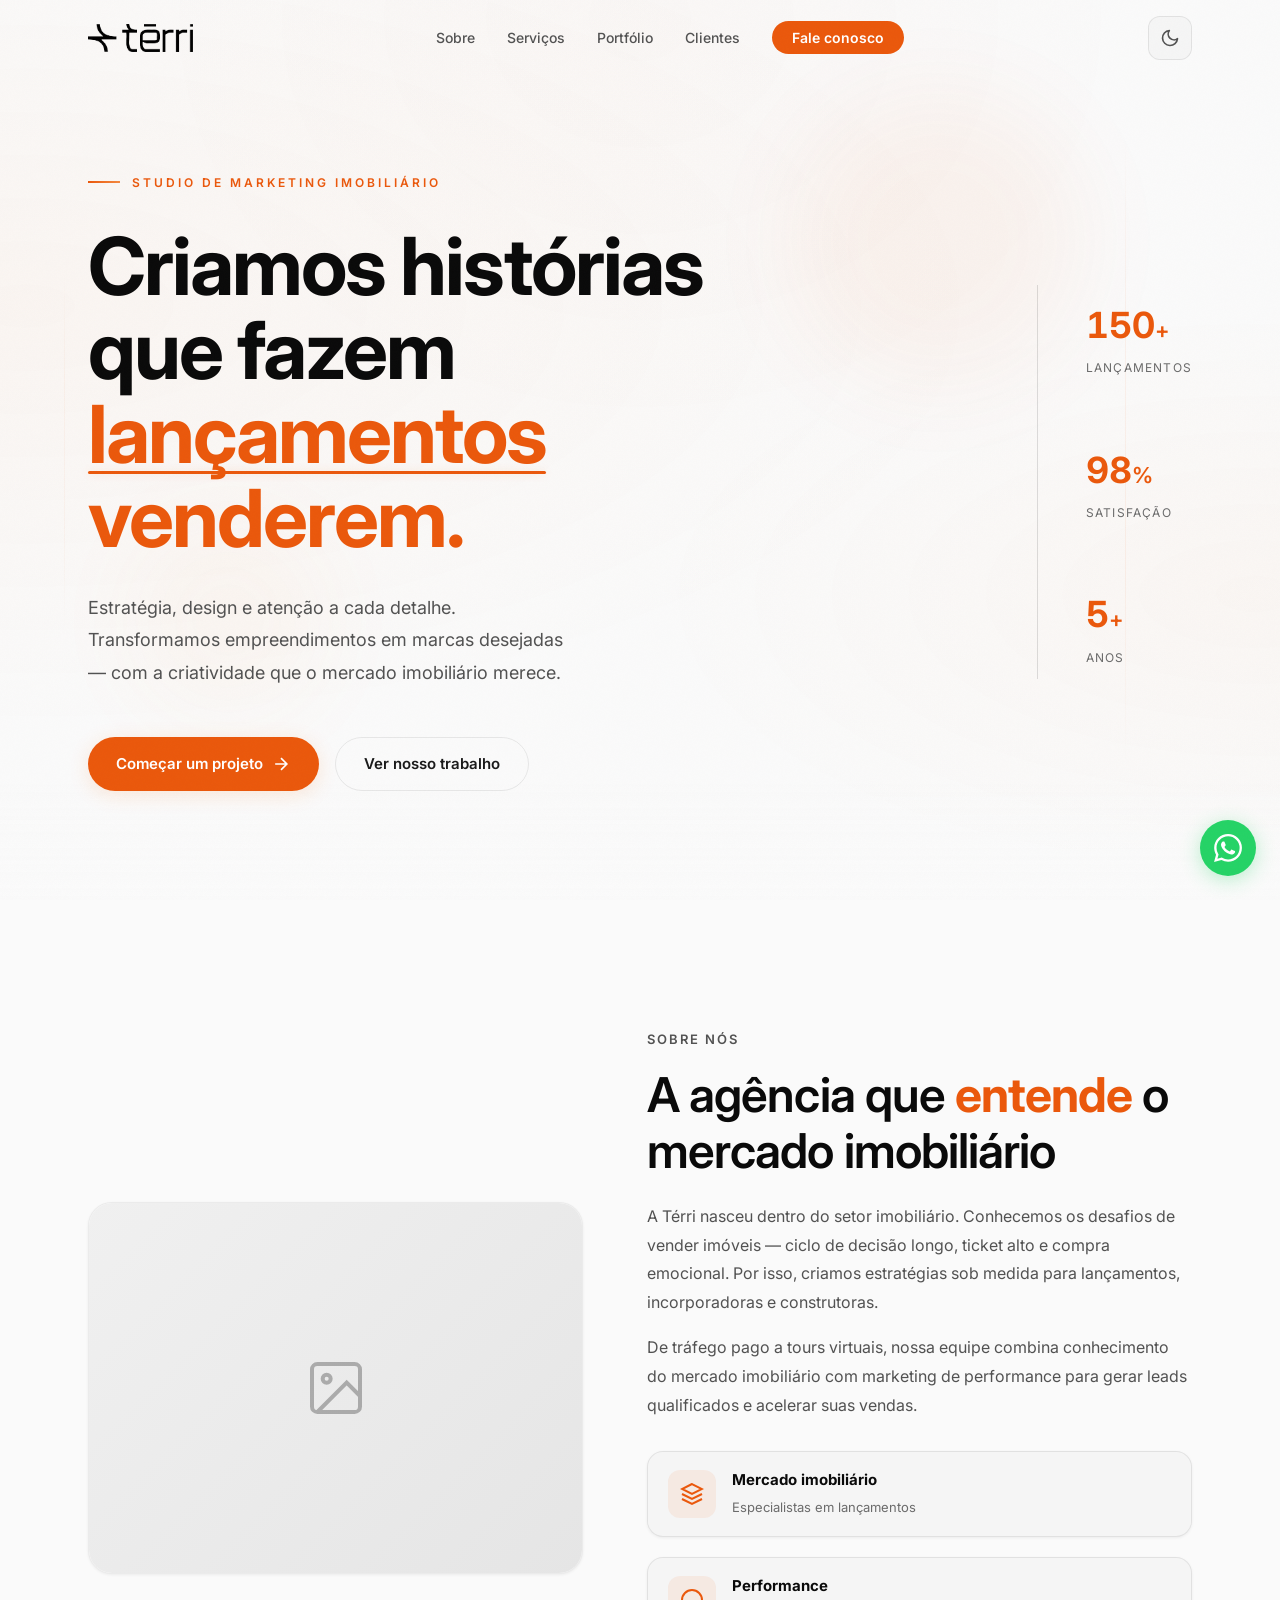
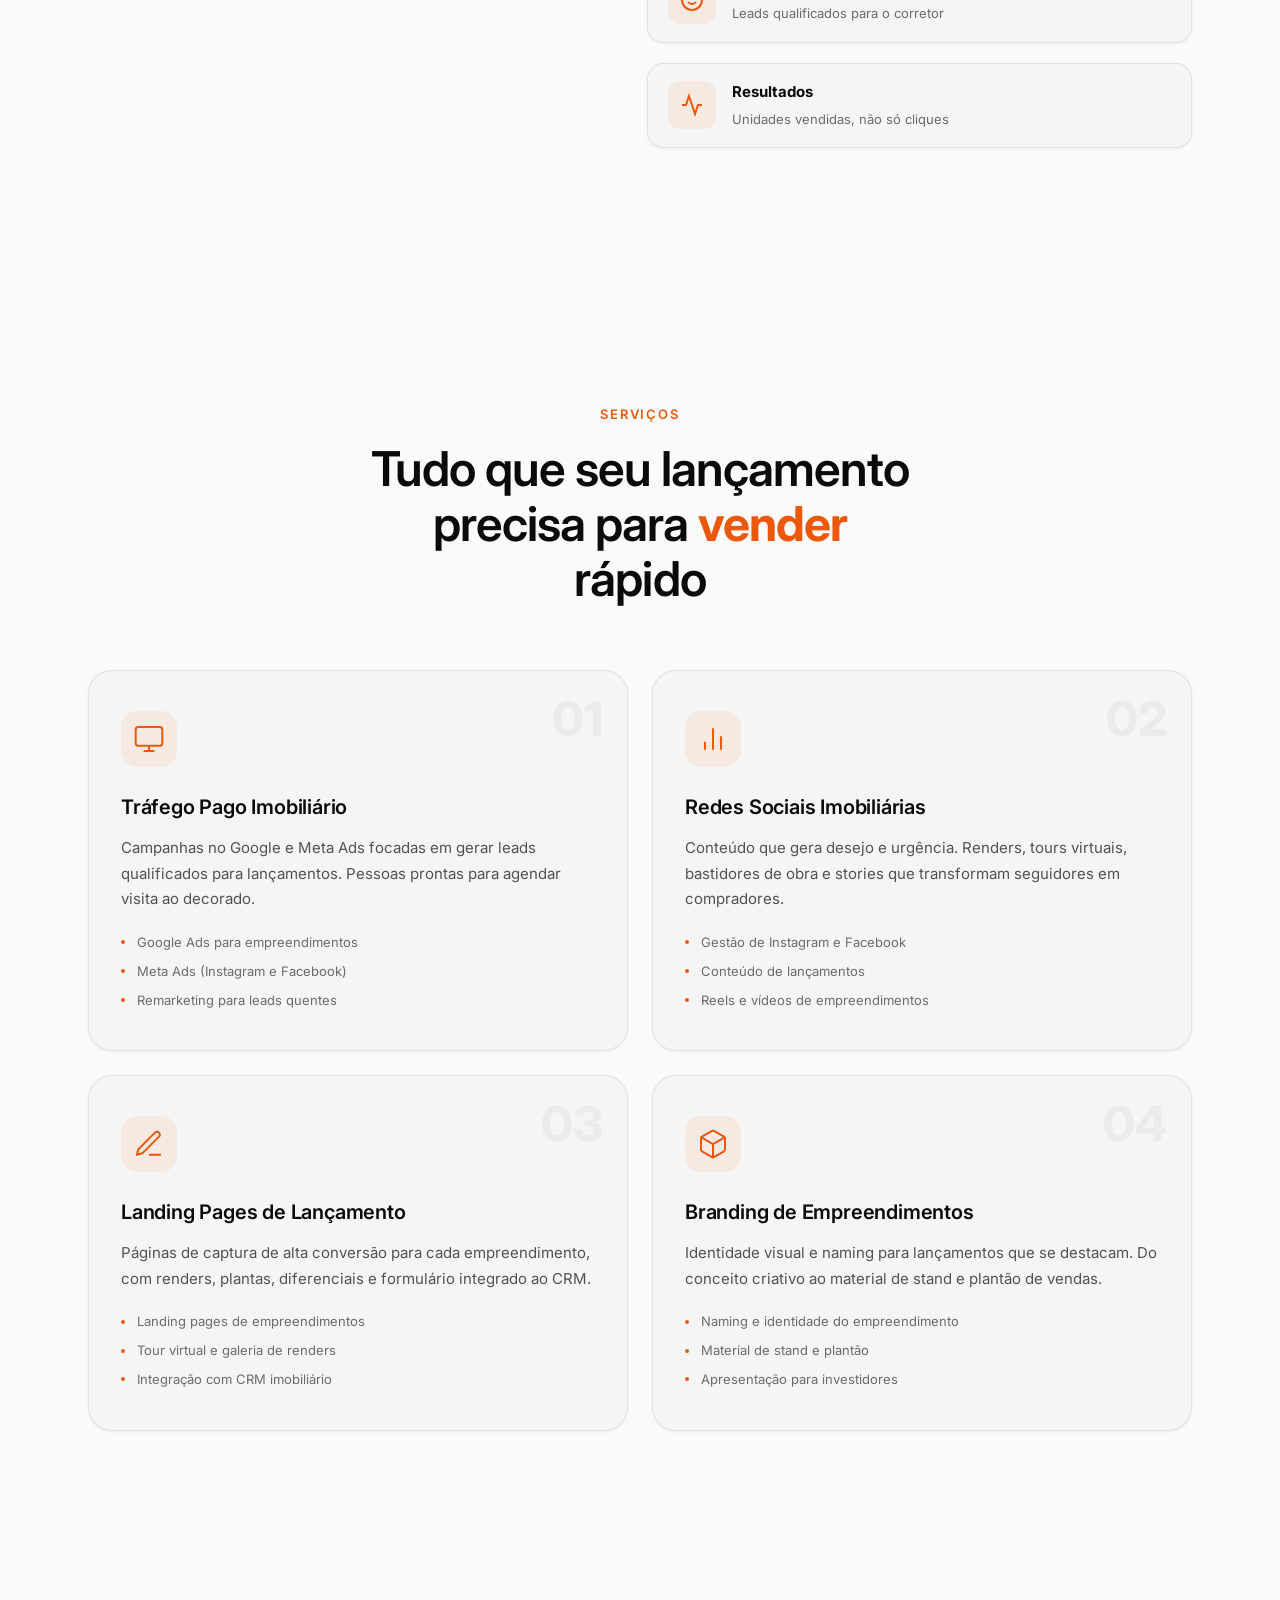
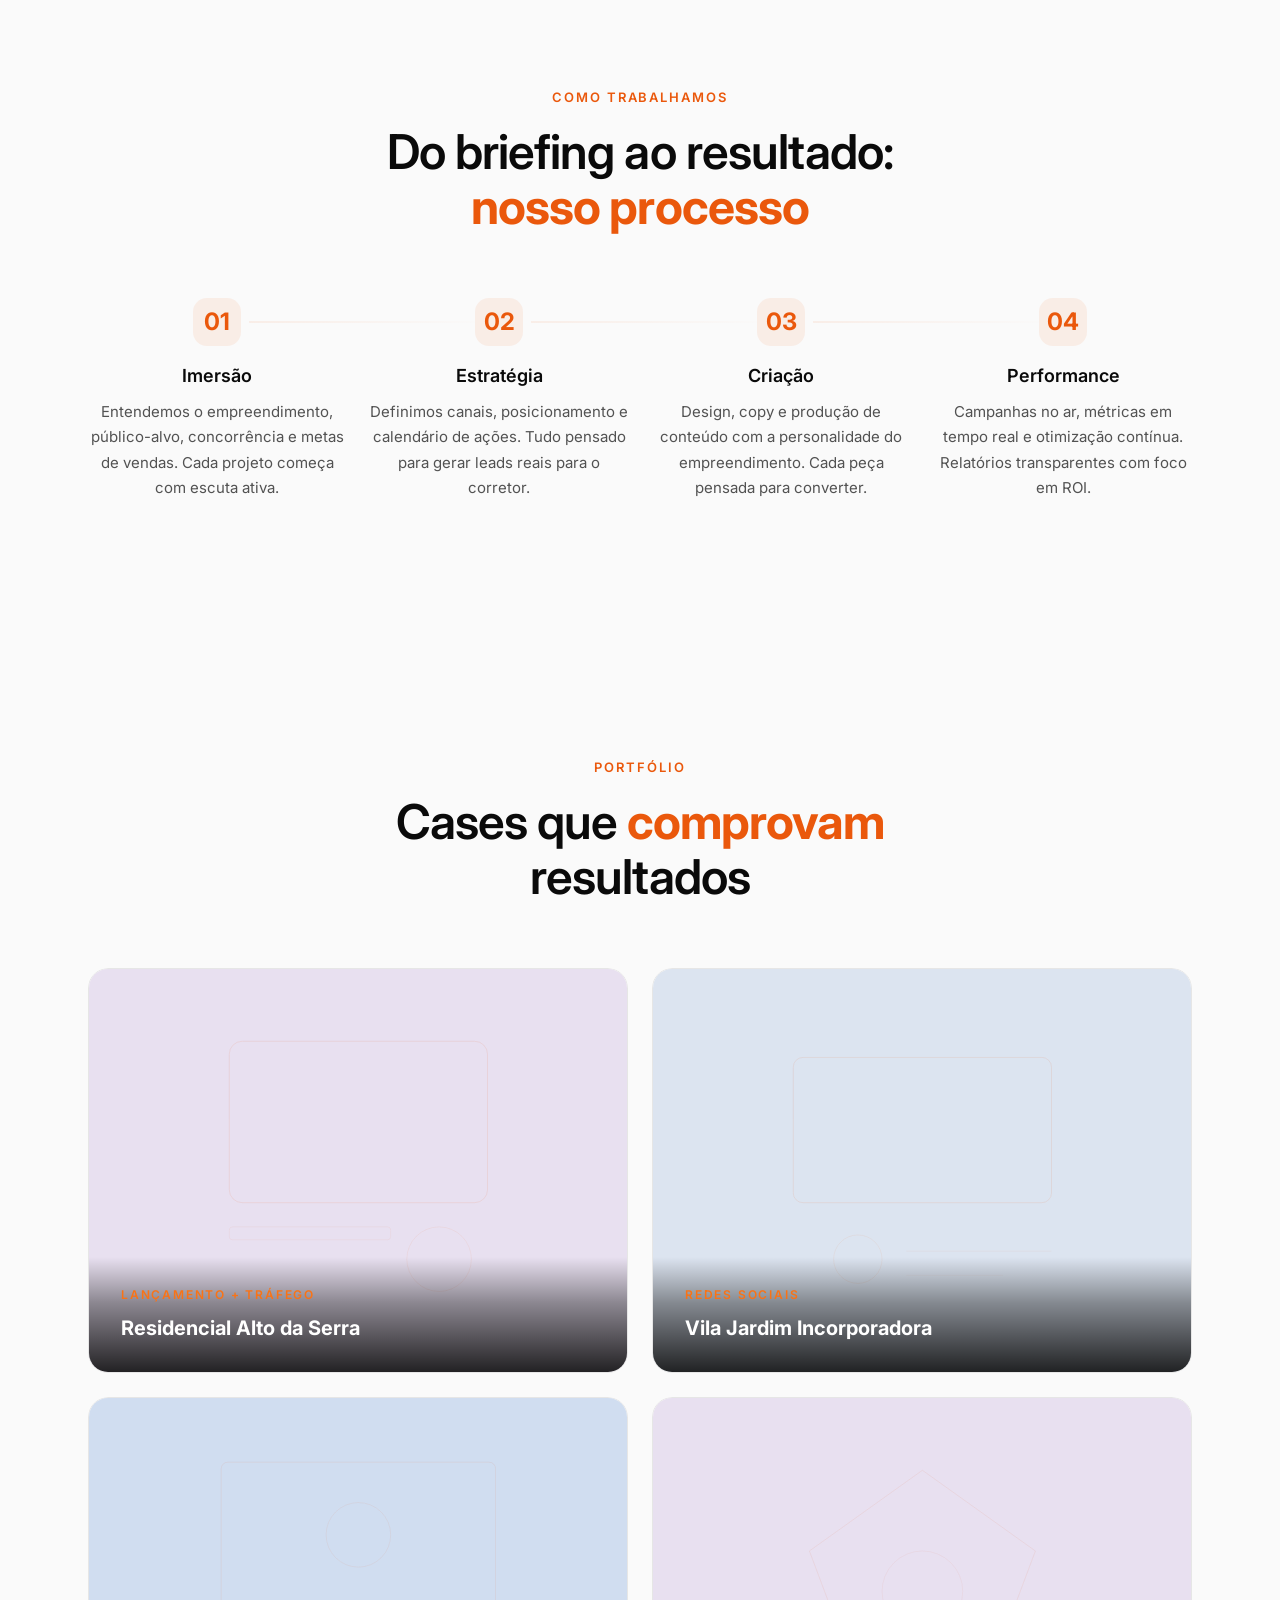
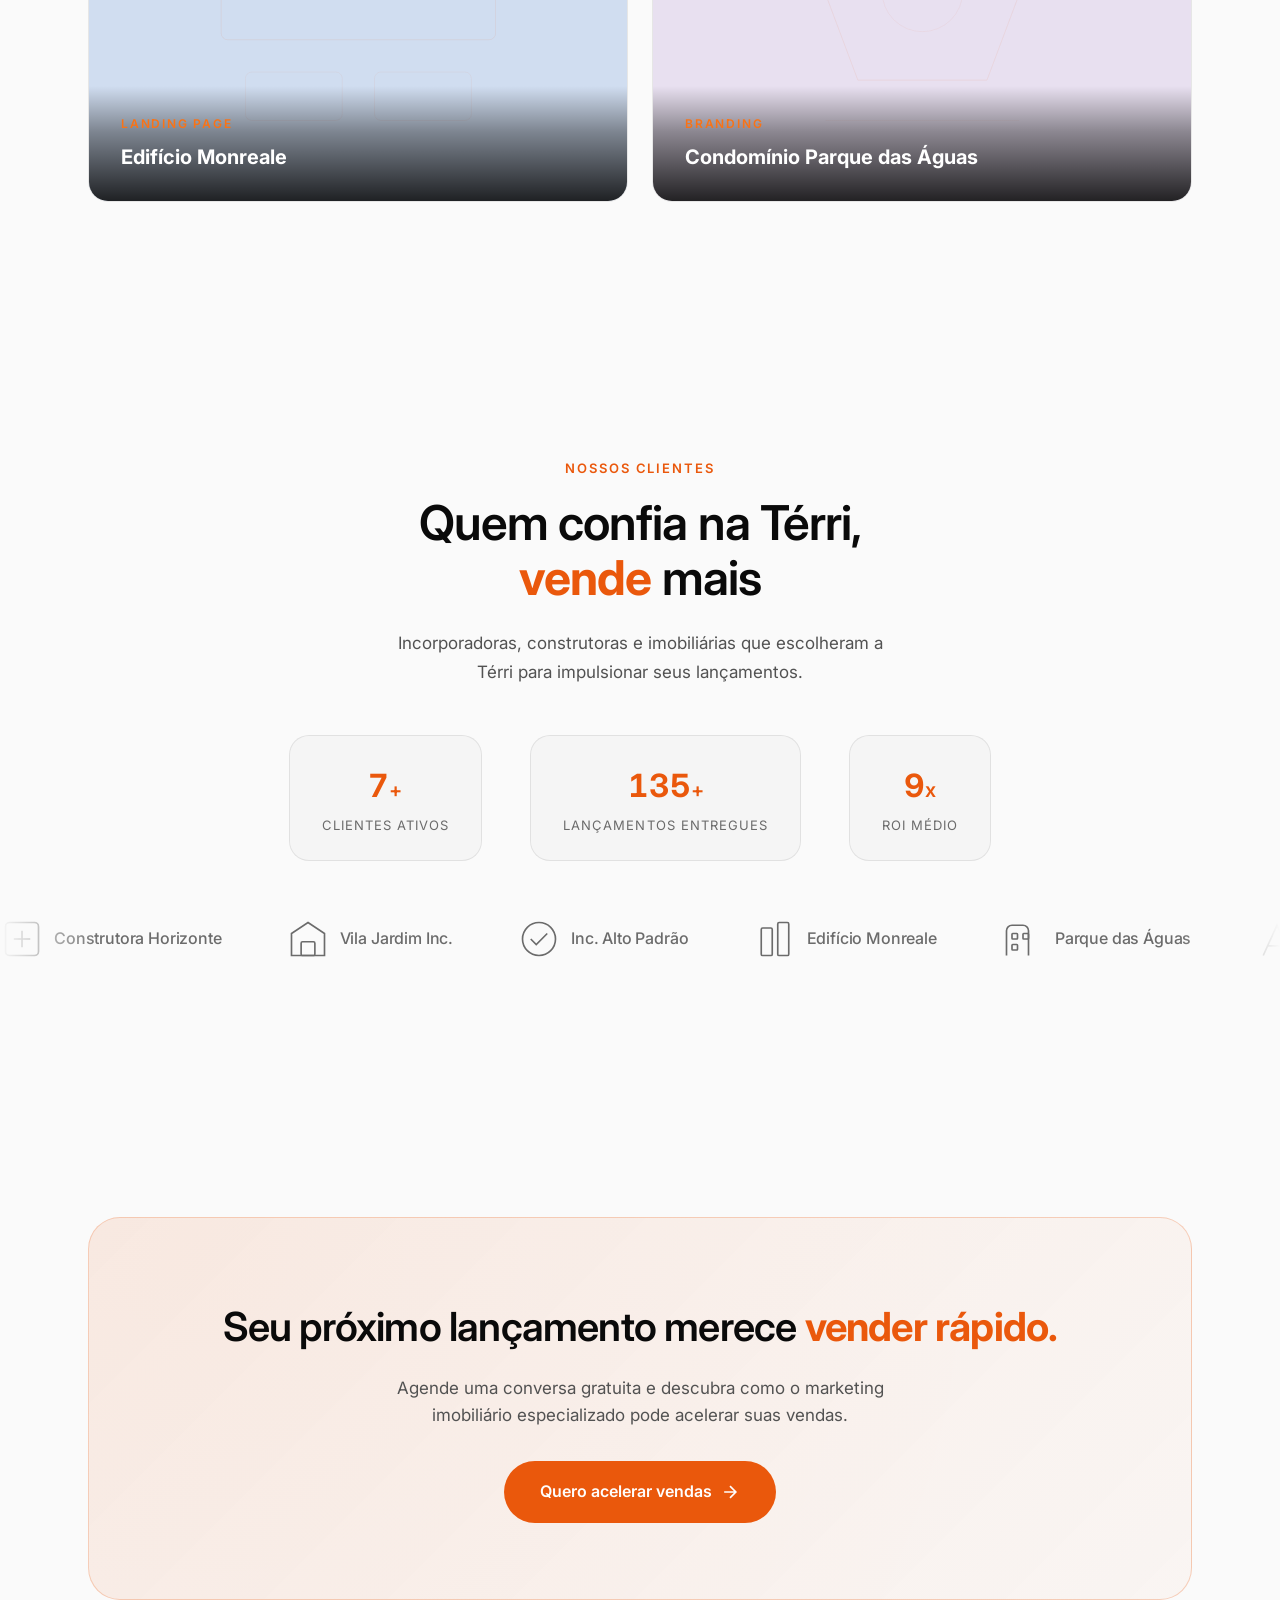
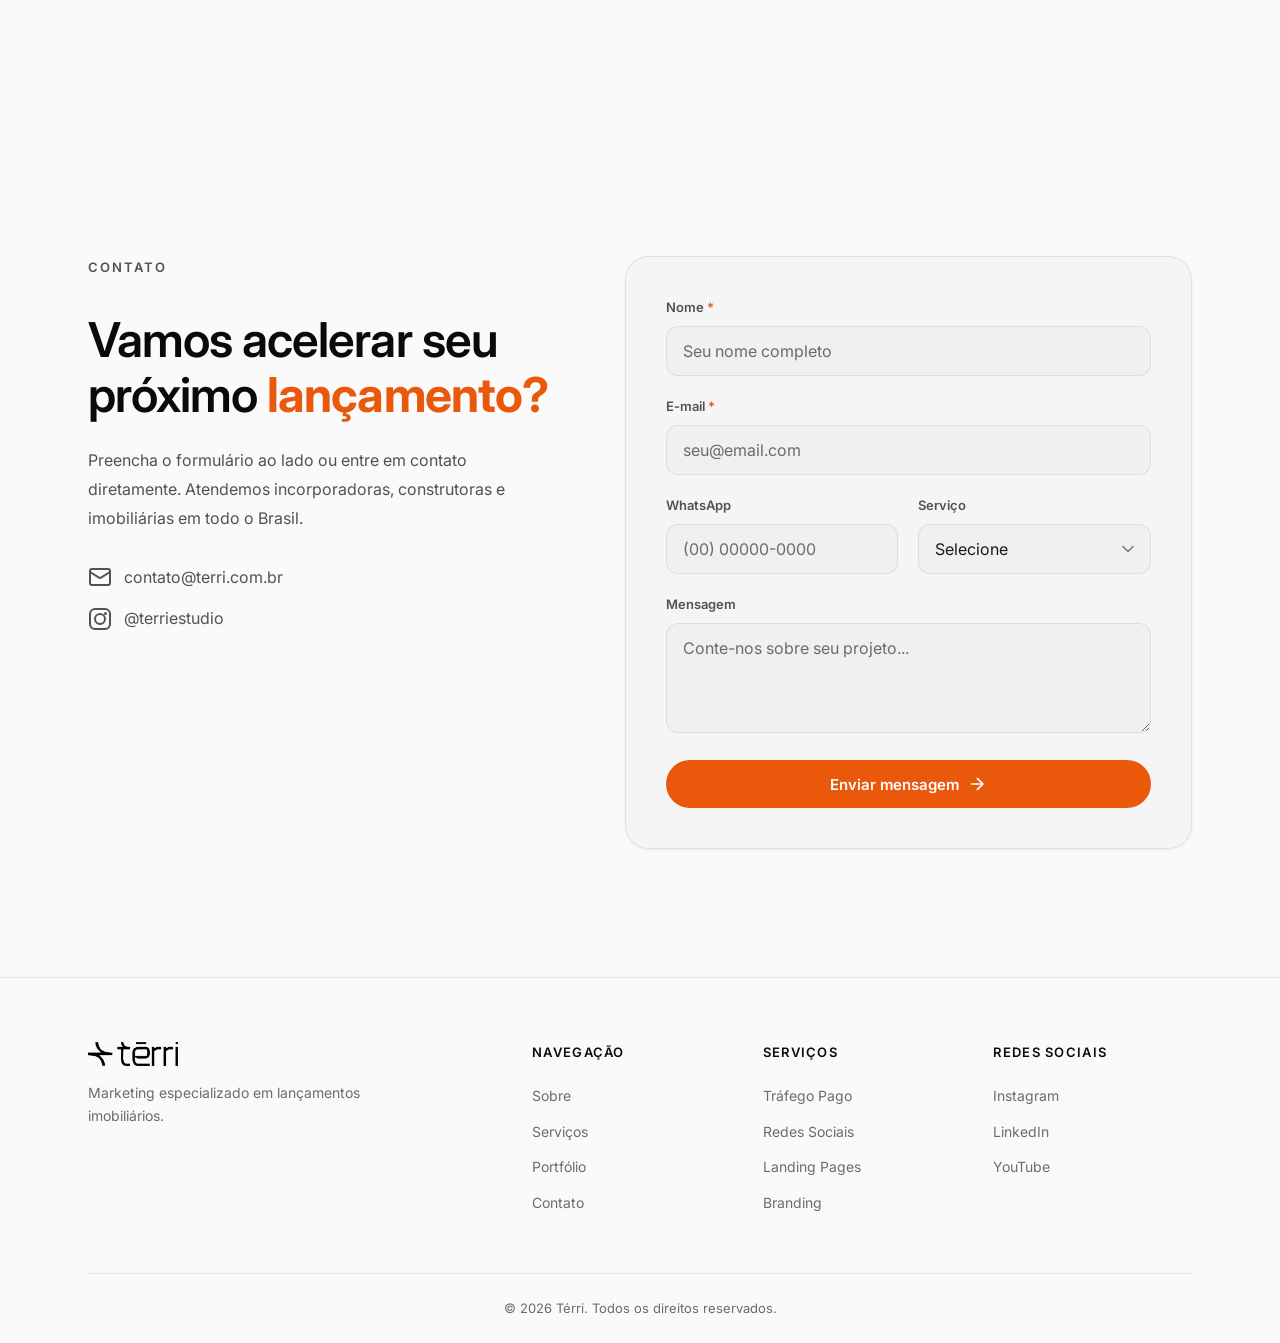
==== commit 30927473: "fix: hero redesenhado — remove grid-lines e particles, visual mais limpo - Remove grid-lines quadric" ====
--- a/index.html
+++ b/index.html
@@ -81,15 +81,10 @@
     <!-- Animated background -->
     <div class="hero__bg" aria-hidden="true">
       <div class="hero__aurora"></div>
-      <div class="hero__grid-lines"></div>
       <div class="hero__orb hero__orb--1"></div>
       <div class="hero__orb hero__orb--2"></div>
-      <div class="hero__orb hero__orb--3"></div>
-      <div class="hero__particles">
-        <span></span><span></span><span></span><span></span><span></span><span></span>
-      </div>
-      <!-- Accent line -->
-      <div class="hero__accent-line" aria-hidden="true"></div>
+      <div class="hero__accent-line"></div>
+      <div class="hero__accent-line hero__accent-line--2"></div>
     </div>
 
     <div class="container hero__inner">
--- a/css/style.css
+++ b/css/style.css
@@ -572,7 +572,7 @@
   justify-content: center;
   position: relative;
   overflow: hidden;
-  padding: 8rem 0 0;
+  padding: 8rem 0 4rem;
 }
 
 /* Animated background */
@@ -608,24 +608,6 @@
   100% { transform: translate(2%, -2%) rotate(1deg) scale(1.02); }
 }
 
-/* Grid lines background */
-.hero__grid-lines {
-  position: absolute;
-  inset: 0;
-  background-image:
-    linear-gradient(rgba(255, 255, 255, 0.03) 1px, transparent 1px),
-    linear-gradient(90deg, rgba(255, 255, 255, 0.03) 1px, transparent 1px);
-  background-size: 60px 60px;
-  mask-image: radial-gradient(ellipse 70% 60% at 50% 50%, black 20%, transparent 70%);
-  -webkit-mask-image: radial-gradient(ellipse 70% 60% at 50% 50%, black 20%, transparent 70%);
-}
-
-[data-theme="light"] .hero__grid-lines {
-  background-image:
-    linear-gradient(rgba(0, 0, 0, 0.04) 1px, transparent 1px),
-    linear-gradient(90deg, rgba(0, 0, 0, 0.04) 1px, transparent 1px);
-}
-
 /* Floating orbs */
 .hero__orb {
   position: absolute;
@@ -657,65 +639,29 @@
   animation-delay: -3s;
 }
 
-.hero__orb--3 {
-  width: 150px;
-  height: 150px;
-  background: var(--orange-600);
-  top: 50%;
-  left: 50%;
-  opacity: 0.03;
-  animation-duration: 16s;
-  animation-delay: -6s;
-}
-
 @keyframes orb-float {
   0% { transform: translate(0, 0) scale(1); }
   50% { transform: translate(30px, -20px) scale(1.1); }
   100% { transform: translate(-20px, 30px) scale(0.95); }
 }
 
-/* Floating particles */
-.hero__particles {
-  position: absolute;
-  inset: 0;
-}
-
-.hero__particles span {
-  position: absolute;
-  bottom: 0;
-  width: 3px;
-  height: 3px;
-  border-radius: 50%;
-  background: var(--color-primary);
-  opacity: 0;
-  animation: particle-rise 6s ease-in-out infinite;
-  will-change: transform, opacity;
-}
-
-.hero__particles span:nth-child(1) { left: 12%; animation-delay: 0s; animation-duration: 7s; }
-.hero__particles span:nth-child(2) { left: 30%; animation-delay: 1.2s; animation-duration: 5.5s; }
-.hero__particles span:nth-child(3) { left: 48%; animation-delay: 2.5s; animation-duration: 8s; }
-.hero__particles span:nth-child(4) { left: 62%; animation-delay: 0.8s; animation-duration: 6s; }
-.hero__particles span:nth-child(5) { left: 78%; animation-delay: 3.1s; animation-duration: 7.5s; }
-.hero__particles span:nth-child(6) { left: 90%; animation-delay: 1.7s; animation-duration: 5.5s; }
-
-@keyframes particle-rise {
-  0% { transform: translateY(0) scale(0.5); opacity: 0; }
-  15% { opacity: 0.4; }
-  50% { opacity: 0.15; transform: translateY(-50vh) scale(1); }
-  85% { opacity: 0.3; }
-  100% { transform: translateY(-110vh) scale(0.3); opacity: 0; }
-}
-
-/* Accent line decoration */
+/* Accent lines */
 .hero__accent-line {
   position: absolute;
-  right: 10%;
-  top: 20%;
+  right: 12%;
+  top: 15%;
   width: 1px;
-  height: 60%;
-  background: linear-gradient(to bottom, transparent, var(--color-primary), transparent);
-  opacity: 0.08;
+  height: 70%;
+  background: linear-gradient(to bottom, transparent 0%, var(--color-primary) 30%, var(--color-primary) 70%, transparent 100%);
+  opacity: 0.06;
+}
+
+.hero__accent-line--2 {
+  right: auto;
+  left: 5%;
+  top: 30%;
+  height: 40%;
+  opacity: 0.04;
 }
 
 @media (max-width: 767px) {
@@ -726,9 +672,21 @@
 
 /* Pause hero animations when off-screen */
 .hero--paused .hero__aurora,
-.hero--paused .hero__orb,
-.hero--paused .hero__particles span {
+.hero--paused .hero__orb {
   animation-play-state: paused;
+}
+
+/* Bottom fade separator */
+.hero::after {
+  content: '';
+  position: absolute;
+  bottom: 0;
+  left: 0;
+  right: 0;
+  height: 120px;
+  background: linear-gradient(to bottom, transparent, var(--color-bg));
+  z-index: 1;
+  pointer-events: none;
 }
 
 /* --- Hero content --- */
@@ -742,7 +700,7 @@
 }
 
 .hero__content {
-  max-width: 640px;
+  max-width: 680px;
 }
 
 .hero__tag {
@@ -773,11 +731,11 @@
 }
 
 .hero__title {
-  font-size: clamp(2.5rem, 6vw, 4.5rem);
-  font-weight: 600;
+  font-size: clamp(2.75rem, 7vw, 5rem);
+  font-weight: 700;
   line-height: 1.05;
-  letter-spacing: -0.02em;
-  margin-bottom: 1.75rem;
+  letter-spacing: -0.025em;
+  margin-bottom: 2rem;
   color: var(--color-text-heading);
 }
 
@@ -848,11 +806,11 @@
 }
 
 .hero__subtitle {
-  font-size: clamp(1rem, 1.5vw, 1.2rem);
+  font-size: clamp(1rem, 1.5vw, 1.125rem);
   color: var(--color-text-secondary);
-  max-width: 500px;
-  line-height: 1.75;
-  margin-bottom: 2.5rem;
+  max-width: 480px;
+  line-height: 1.8;
+  margin-bottom: 3rem;
 }
 
 .hero__actions {
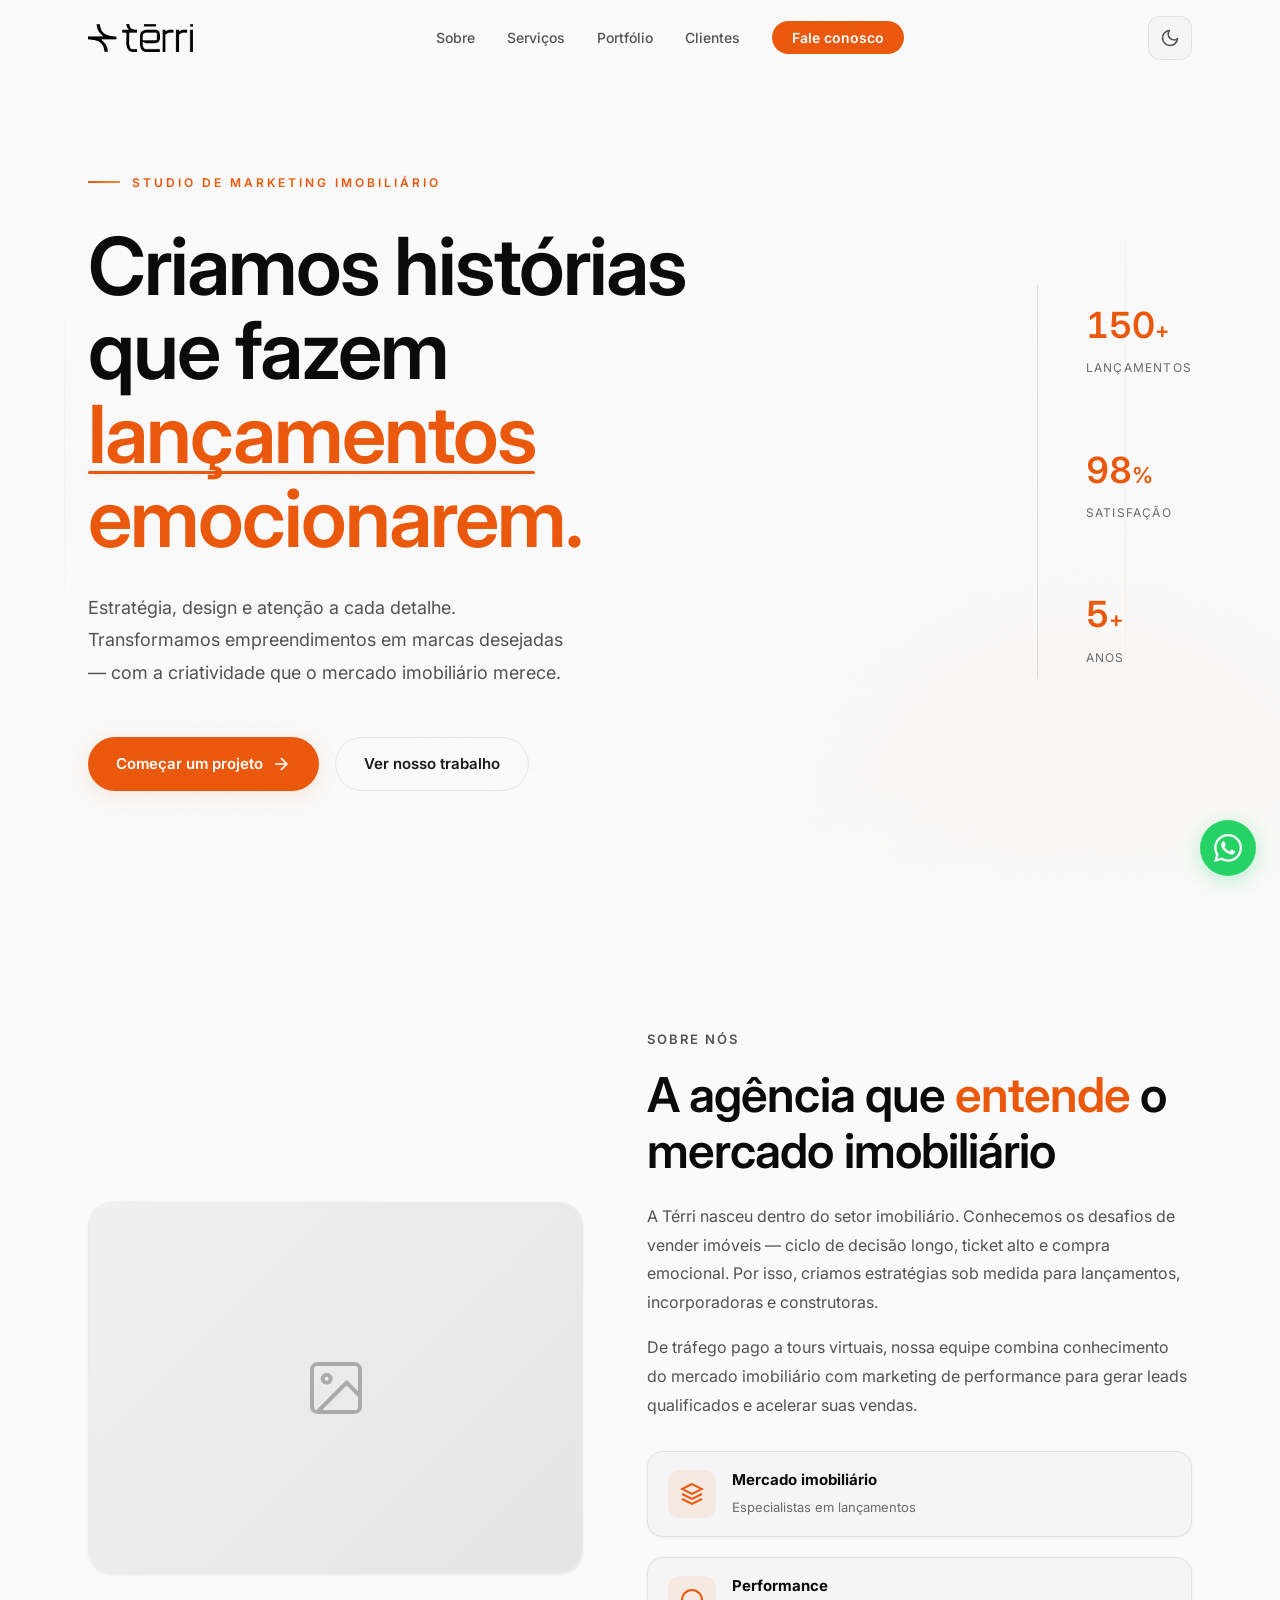
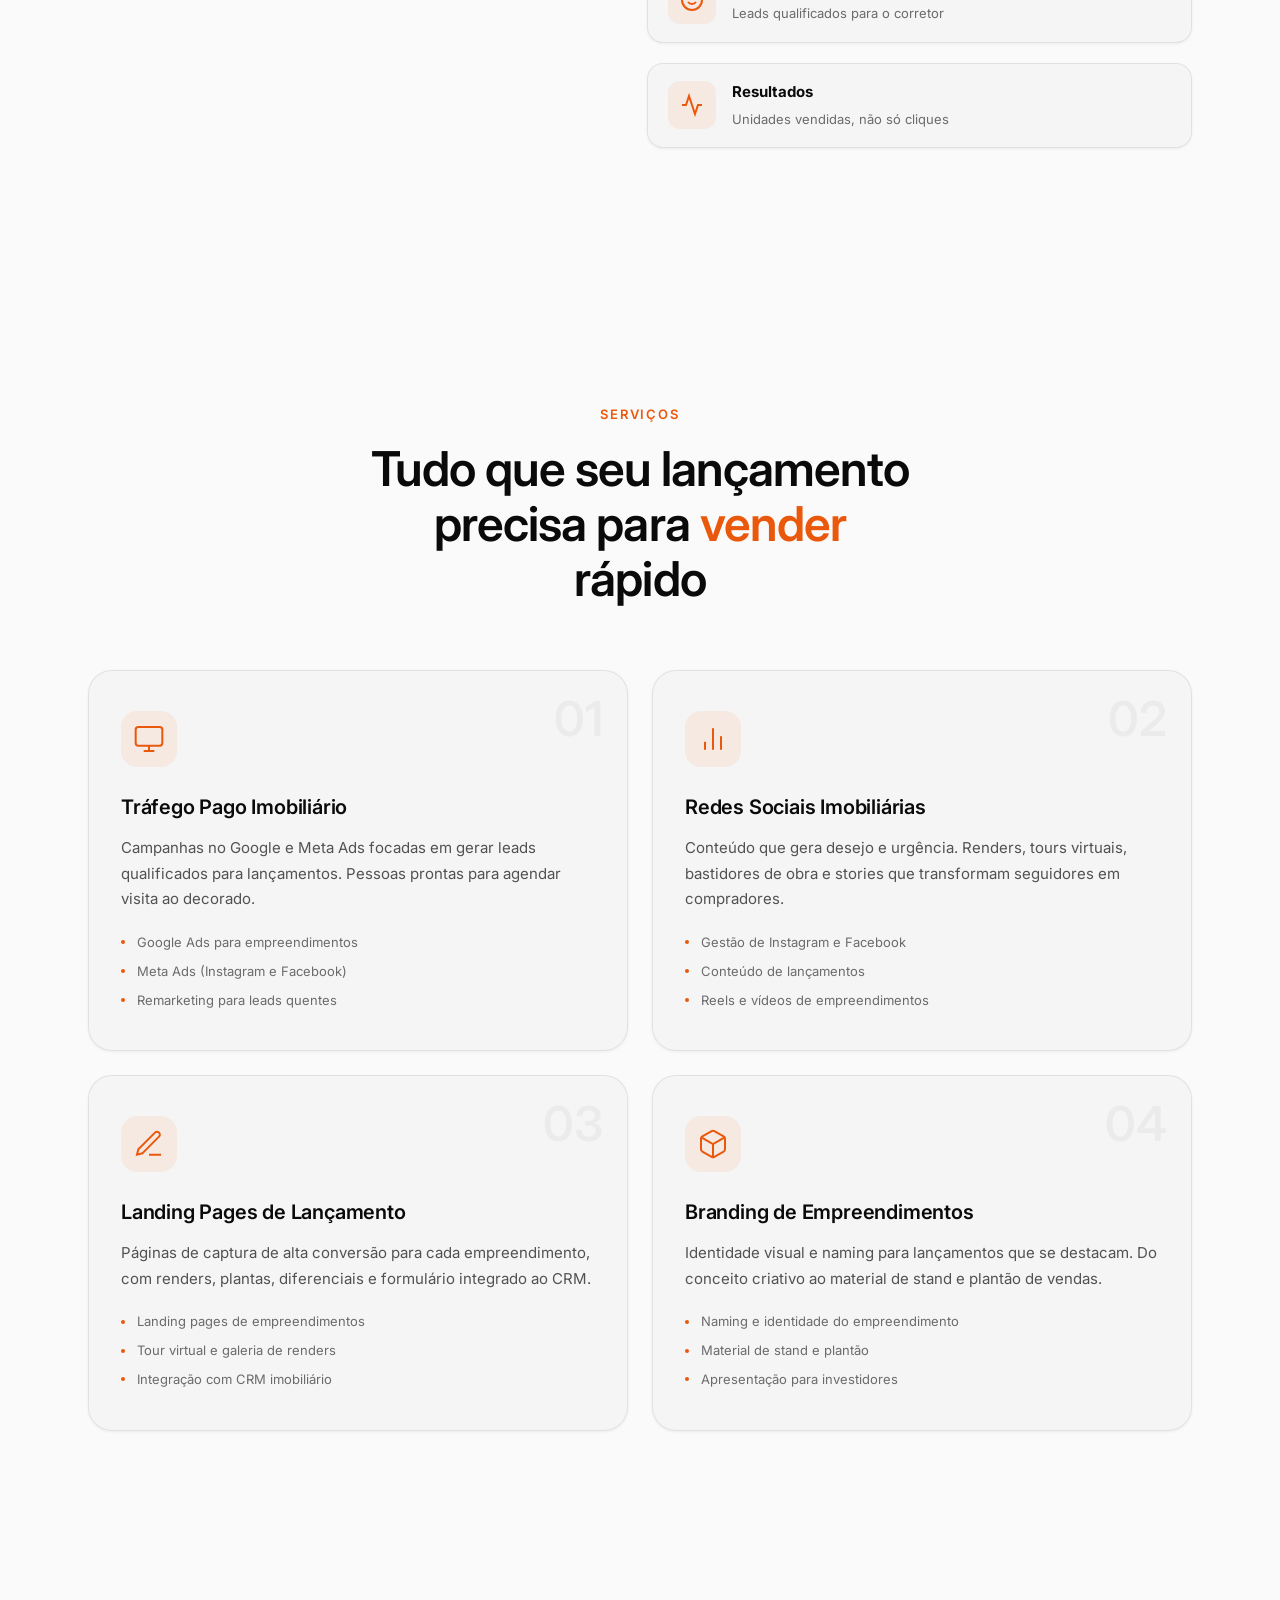
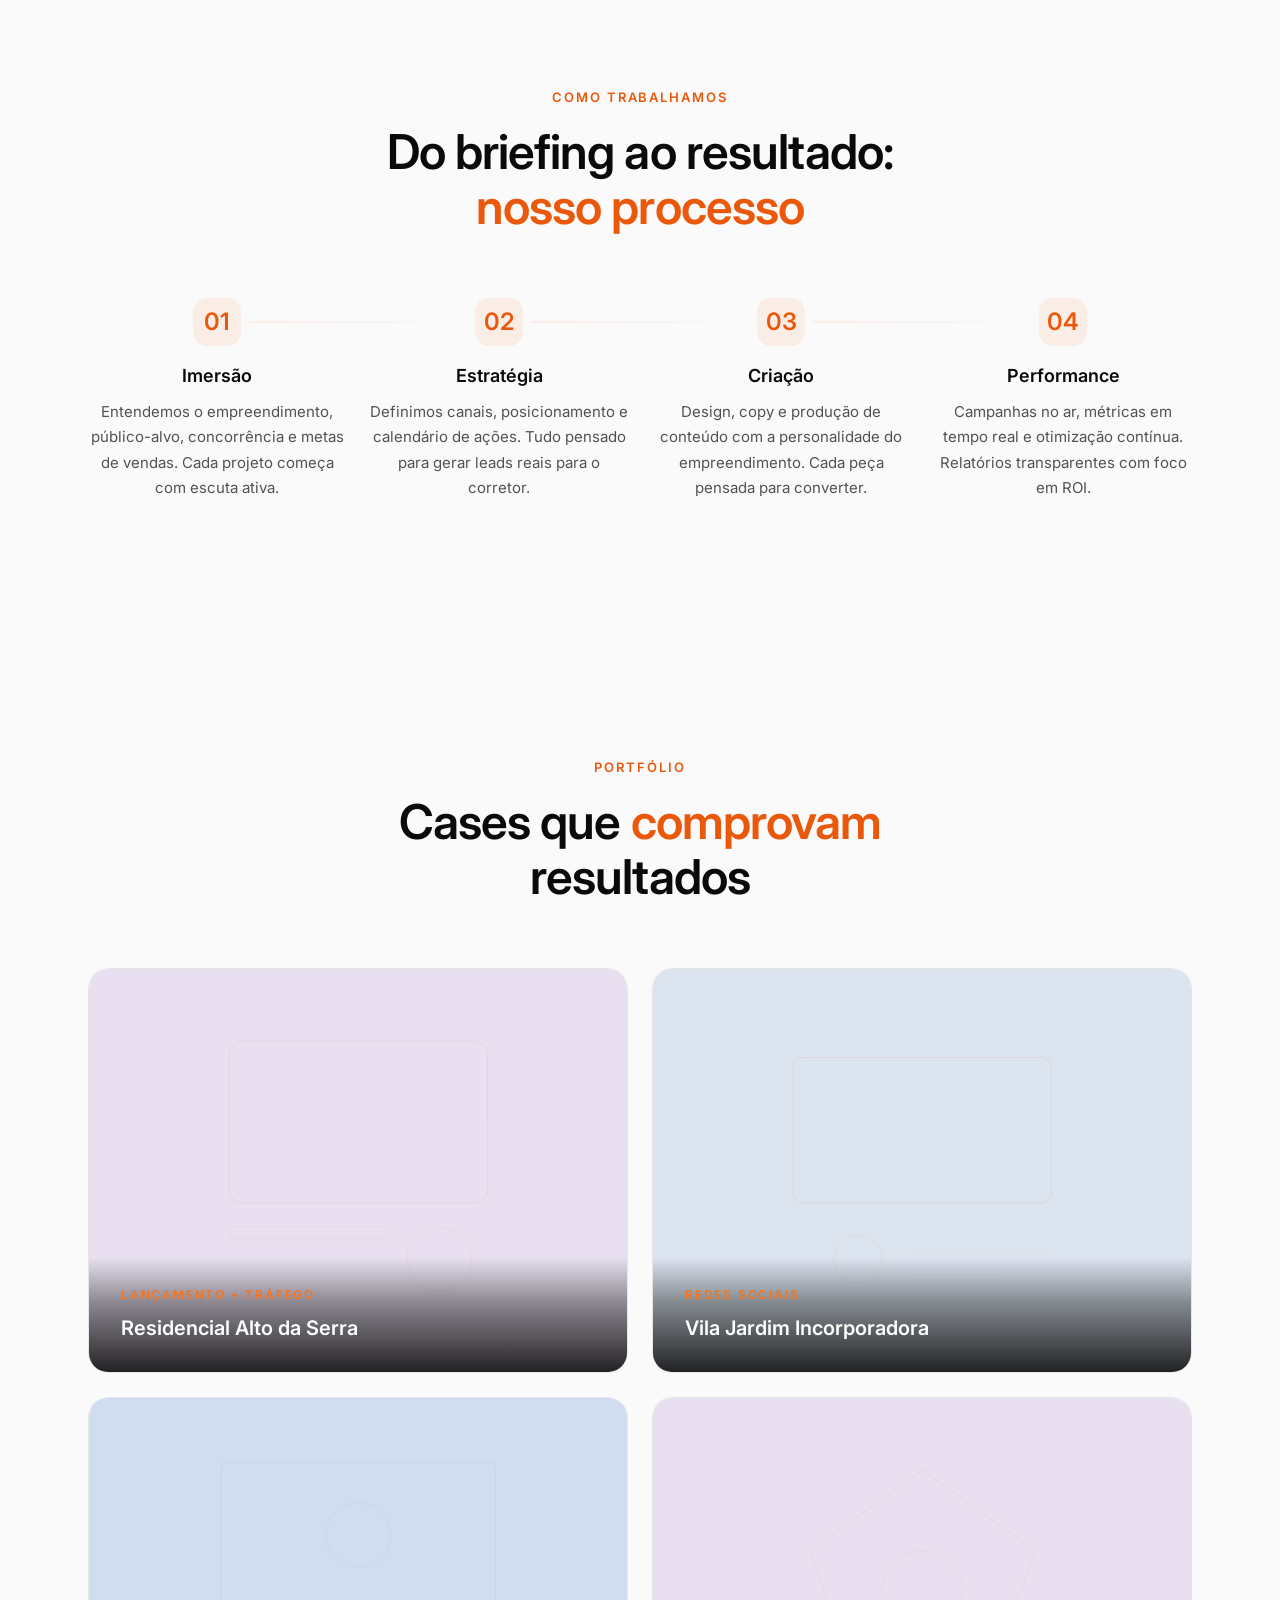
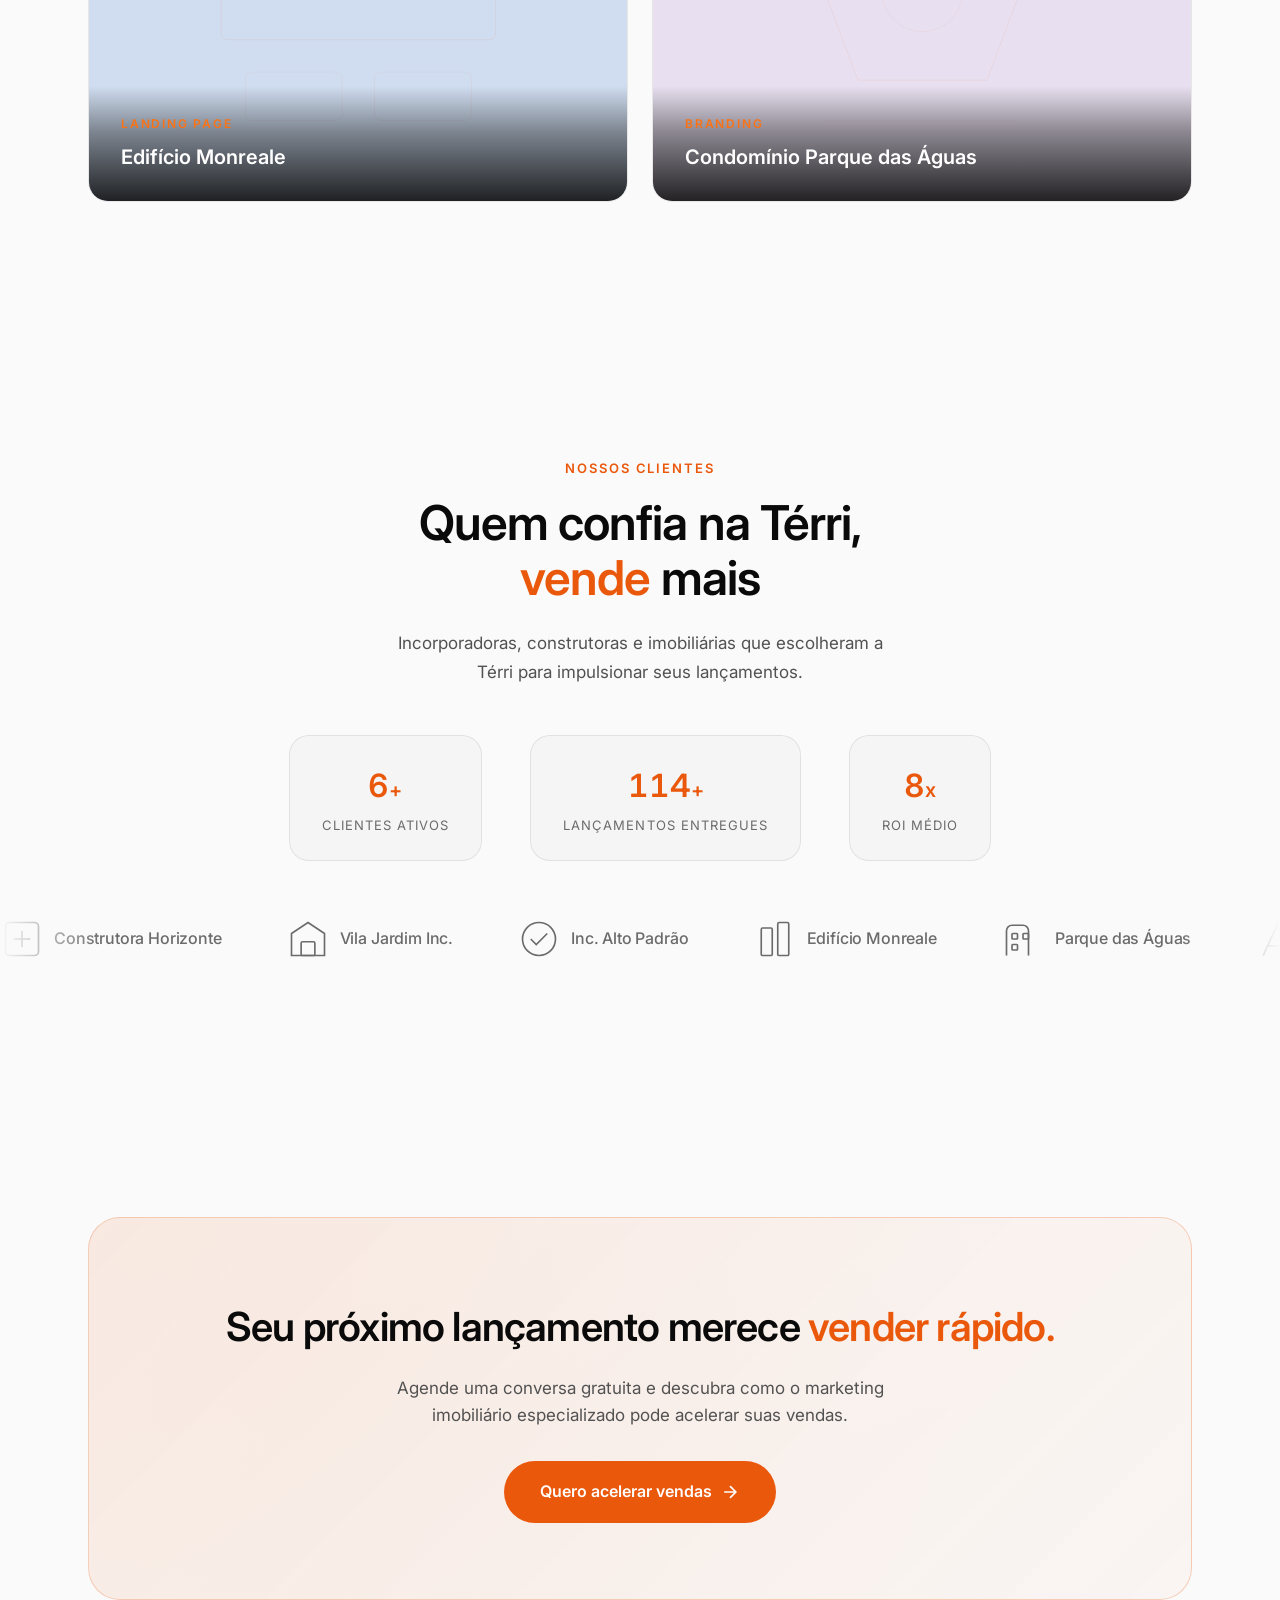
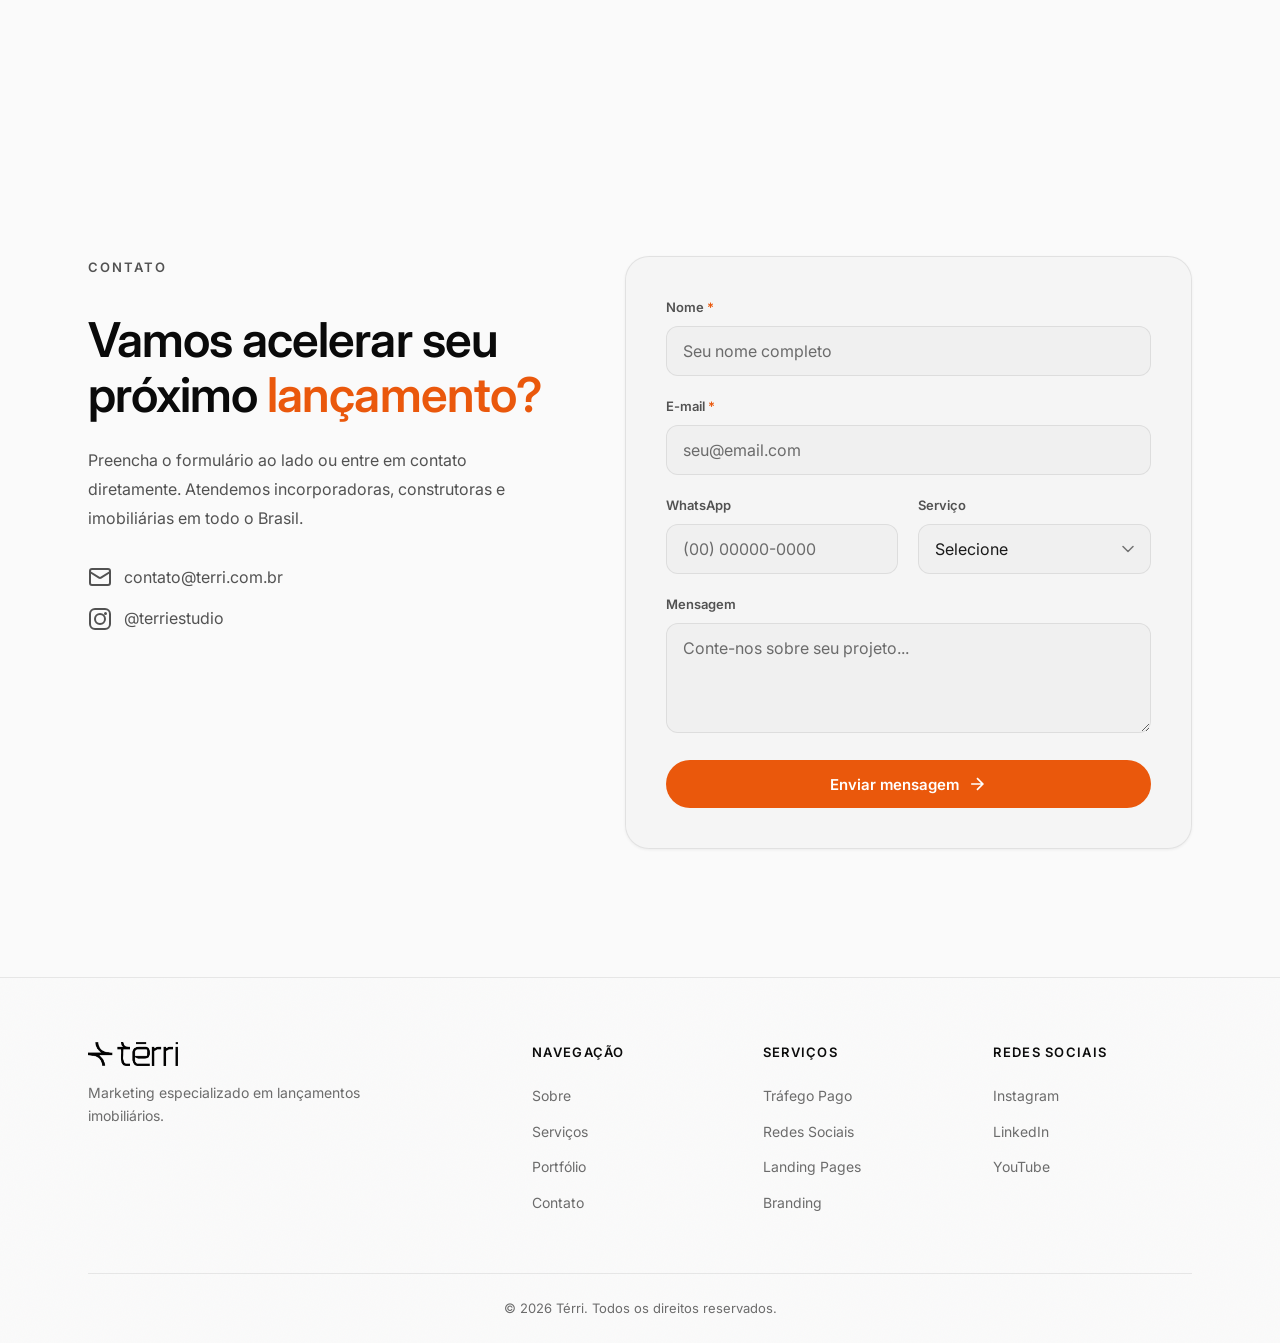
==== commit c6ec83c4: "fix: remove bold dos títulos (weight 600) e limpa hero background - Todos os font-weight 700/800 em " ====
--- a/index.html
+++ b/index.html
@@ -81,8 +81,6 @@
     <!-- Animated background -->
     <div class="hero__bg" aria-hidden="true">
       <div class="hero__aurora"></div>
-      <div class="hero__orb hero__orb--1"></div>
-      <div class="hero__orb hero__orb--2"></div>
       <div class="hero__accent-line"></div>
       <div class="hero__accent-line hero__accent-line--2"></div>
     </div>
--- a/css/style.css
+++ b/css/style.css
@@ -178,7 +178,7 @@
 em {
   font-style: normal;
   color: var(--color-primary);
-  font-weight: 700;
+  font-weight: 600;
 }
 
 ::selection {
@@ -408,7 +408,7 @@
 .header__logo-text {
   font-family: var(--font-sans);
   font-size: 1.5rem;
-  font-weight: 700;
+  font-weight: 600;
   color: var(--color-primary);
 }
 
@@ -583,66 +583,19 @@
   overflow: hidden;
 }
 
+/* Subtle radial glow — bottom-right corner only */
 .hero__aurora {
   position: absolute;
-  inset: -30%;
-  background:
-    radial-gradient(ellipse 80% 50% at 20% 40%, rgba(249, 115, 22, 0.06), transparent 60%),
-    radial-gradient(ellipse 60% 40% at 80% 60%, rgba(249, 115, 22, 0.04), transparent 50%),
-    radial-gradient(ellipse 50% 60% at 50% 20%, rgba(234, 88, 12, 0.03), transparent 50%);
-  animation: aurora-drift 16s ease-in-out infinite alternate;
-  will-change: transform;
+  bottom: -20%;
+  right: -10%;
+  width: 50%;
+  height: 60%;
+  background: radial-gradient(ellipse at center, rgba(249, 115, 22, 0.04), transparent 70%);
+  pointer-events: none;
 }
 
 [data-theme="light"] .hero__aurora {
-  background:
-    radial-gradient(ellipse 80% 50% at 20% 40%, rgba(249, 115, 22, 0.04), transparent 60%),
-    radial-gradient(ellipse 60% 40% at 80% 60%, rgba(249, 115, 22, 0.03), transparent 50%),
-    radial-gradient(ellipse 50% 60% at 50% 20%, rgba(234, 88, 12, 0.02), transparent 50%);
-}
-
-@keyframes aurora-drift {
-  0% { transform: translate(0, 0) rotate(0deg) scale(1); }
-  33% { transform: translate(5%, -3%) rotate(2deg) scale(1.05); }
-  66% { transform: translate(-3%, 5%) rotate(-1deg) scale(0.98); }
-  100% { transform: translate(2%, -2%) rotate(1deg) scale(1.02); }
-}
-
-/* Floating orbs */
-.hero__orb {
-  position: absolute;
-  border-radius: 50%;
-  filter: blur(50px);
-  opacity: 0.5;
-  animation: orb-float 8s ease-in-out infinite alternate;
-  will-change: transform;
-}
-
-.hero__orb--1 {
-  width: 300px;
-  height: 300px;
-  background: var(--color-primary);
-  top: 10%;
-  right: 15%;
-  opacity: 0.05;
-  animation-duration: 14s;
-}
-
-.hero__orb--2 {
-  width: 200px;
-  height: 200px;
-  background: var(--orange-400);
-  bottom: 20%;
-  left: 10%;
-  opacity: 0.04;
-  animation-duration: 18s;
-  animation-delay: -3s;
-}
-
-@keyframes orb-float {
-  0% { transform: translate(0, 0) scale(1); }
-  50% { transform: translate(30px, -20px) scale(1.1); }
-  100% { transform: translate(-20px, 30px) scale(0.95); }
+  background: radial-gradient(ellipse at center, rgba(249, 115, 22, 0.03), transparent 70%);
 }
 
 /* Accent lines */
@@ -670,11 +623,6 @@
   }
 }
 
-/* Pause hero animations when off-screen */
-.hero--paused .hero__aurora,
-.hero--paused .hero__orb {
-  animation-play-state: paused;
-}
 
 /* Bottom fade separator */
 .hero::after {
@@ -732,7 +680,7 @@
 
 .hero__title {
   font-size: clamp(2.75rem, 7vw, 5rem);
-  font-weight: 700;
+  font-weight: 600;
   line-height: 1.05;
   letter-spacing: -0.025em;
   margin-bottom: 2rem;
@@ -885,7 +833,7 @@
 
 .hero__metric-number {
   font-size: clamp(1.75rem, 3vw, 2.25rem);
-  font-weight: 700;
+  font-weight: 600;
   color: var(--color-primary);
   display: inline;
   font-variant-numeric: tabular-nums;
@@ -1082,7 +1030,7 @@
   top: 1.5rem;
   right: 1.5rem;
   font-size: 3rem;
-  font-weight: 800;
+  font-weight: 600;
   color: var(--card-number-color);
   line-height: 1;
 }
@@ -1188,7 +1136,7 @@
   grid-row: 1 / -1;
   grid-column: 1;
   font-size: 1.5rem;
-  font-weight: 700;
+  font-weight: 600;
   color: var(--color-primary);
   width: 48px;
   height: 48px;
@@ -1418,7 +1366,7 @@
 
 .portfolio__item-title {
   font-size: 1.25rem;
-  font-weight: 700;
+  font-weight: 600;
   margin-bottom: 0.25rem;
   color: var(--color-text-on-overlay);
 }
@@ -1497,7 +1445,7 @@
 
 .partners__stat-number {
   font-size: 2rem;
-  font-weight: 700;
+  font-weight: 600;
   color: var(--color-primary);
   font-variant-numeric: tabular-nums;
 }
@@ -1796,7 +1744,7 @@
 
 .footer__logo-text {
   font-size: 1.25rem;
-  font-weight: 800;
+  font-weight: 600;
   color: var(--color-primary);
   margin-bottom: 1rem;
   display: block;
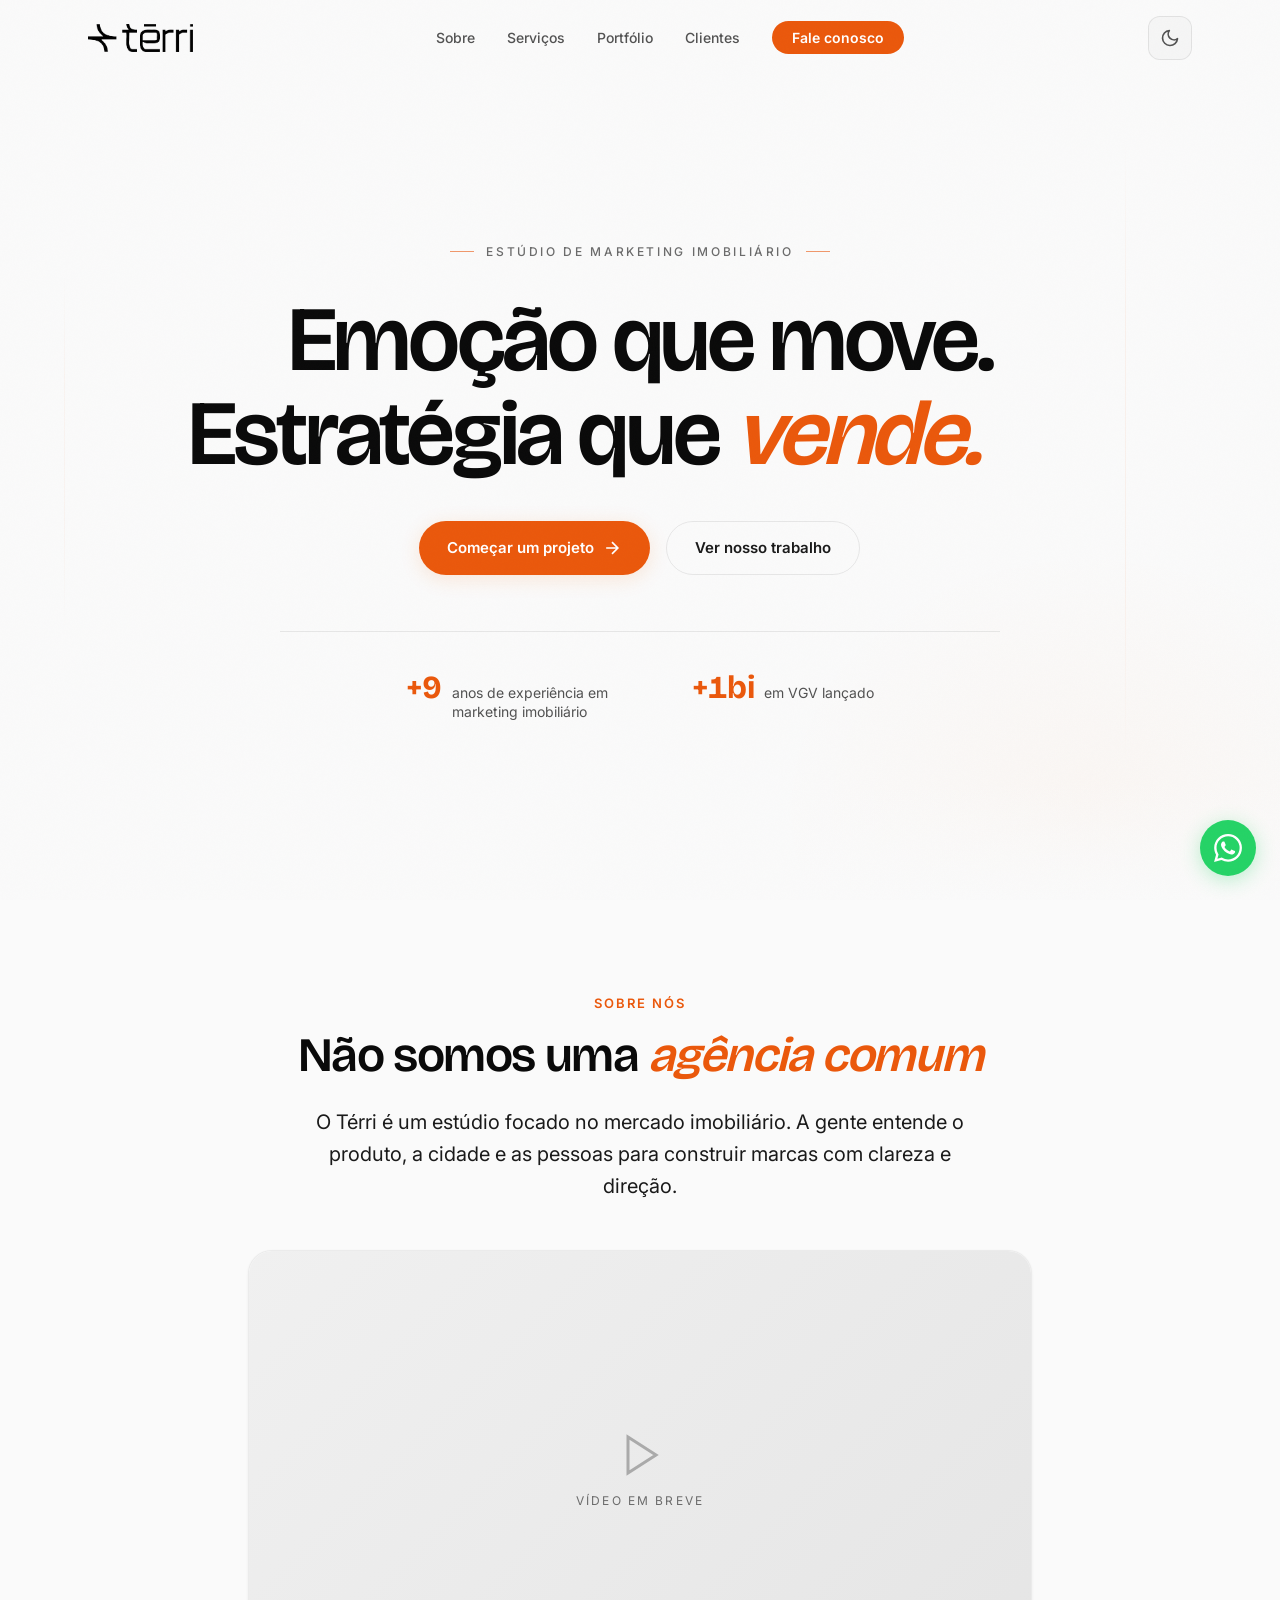
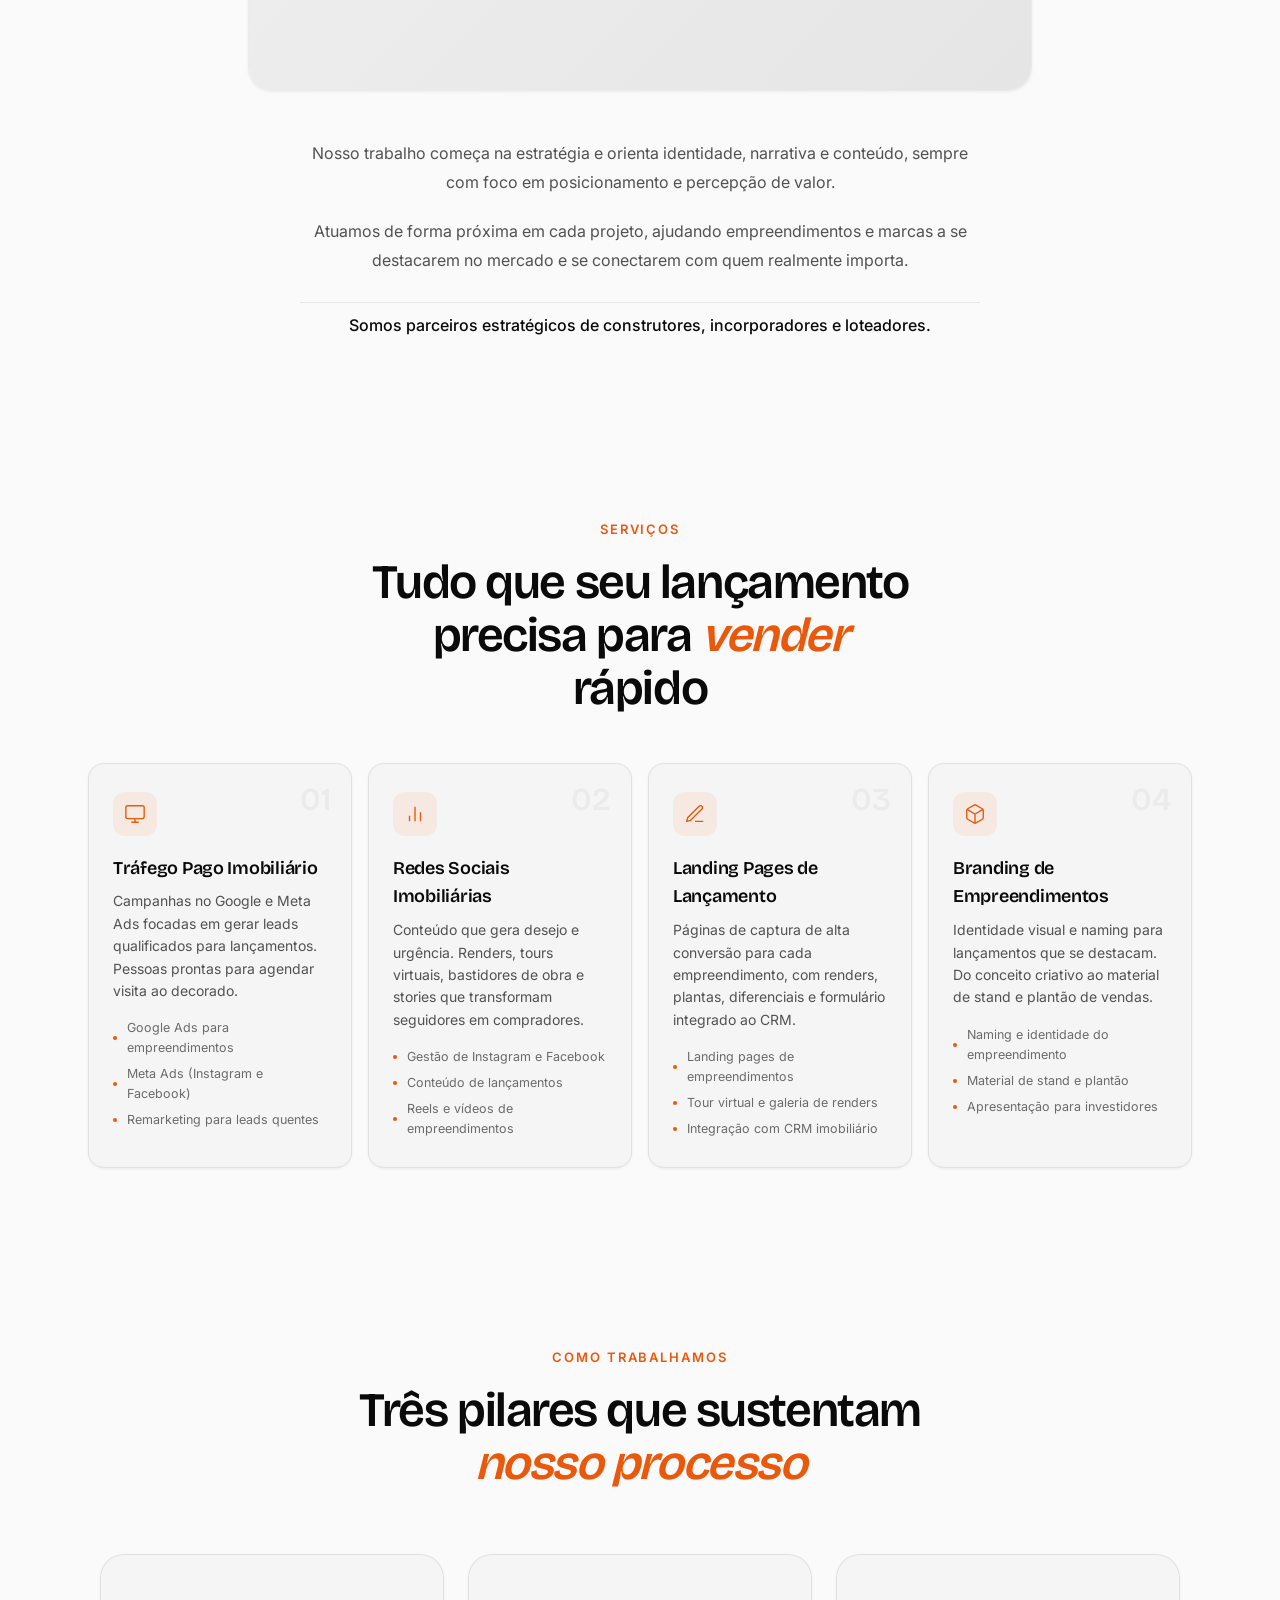
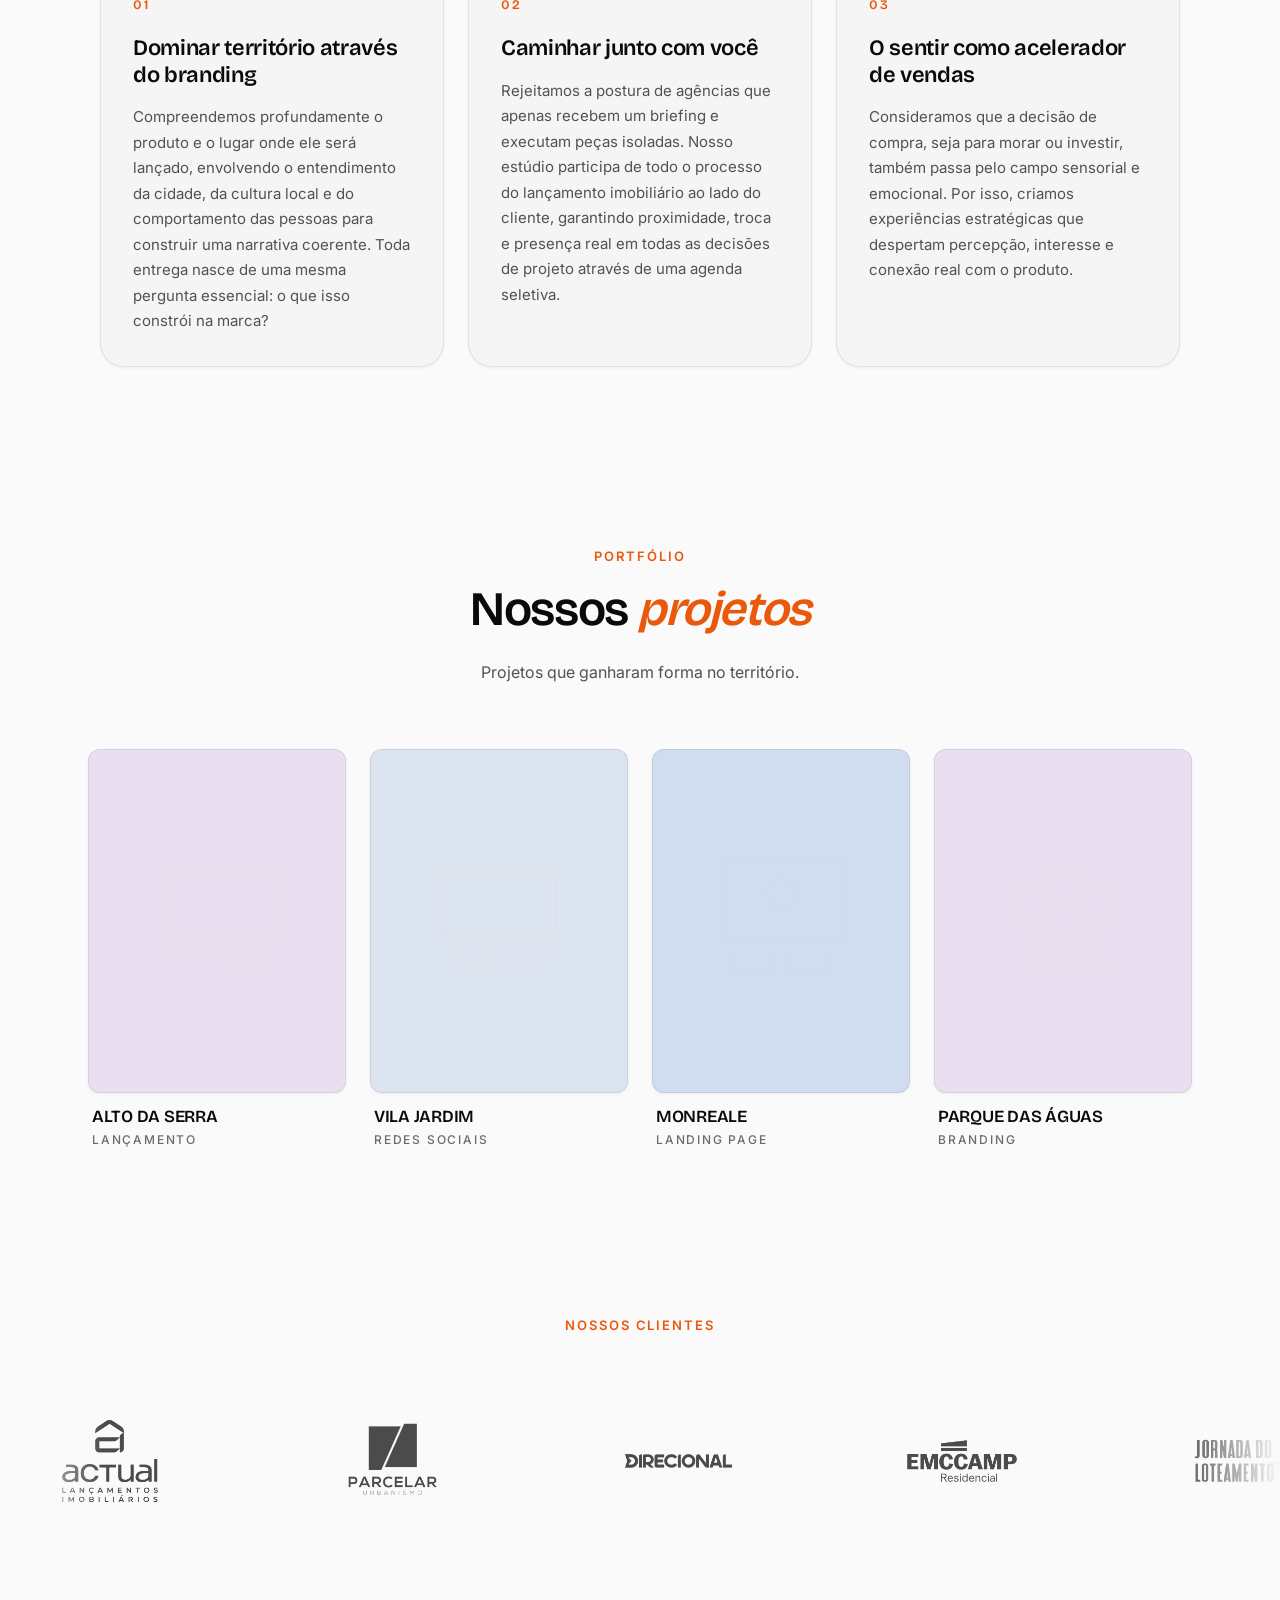
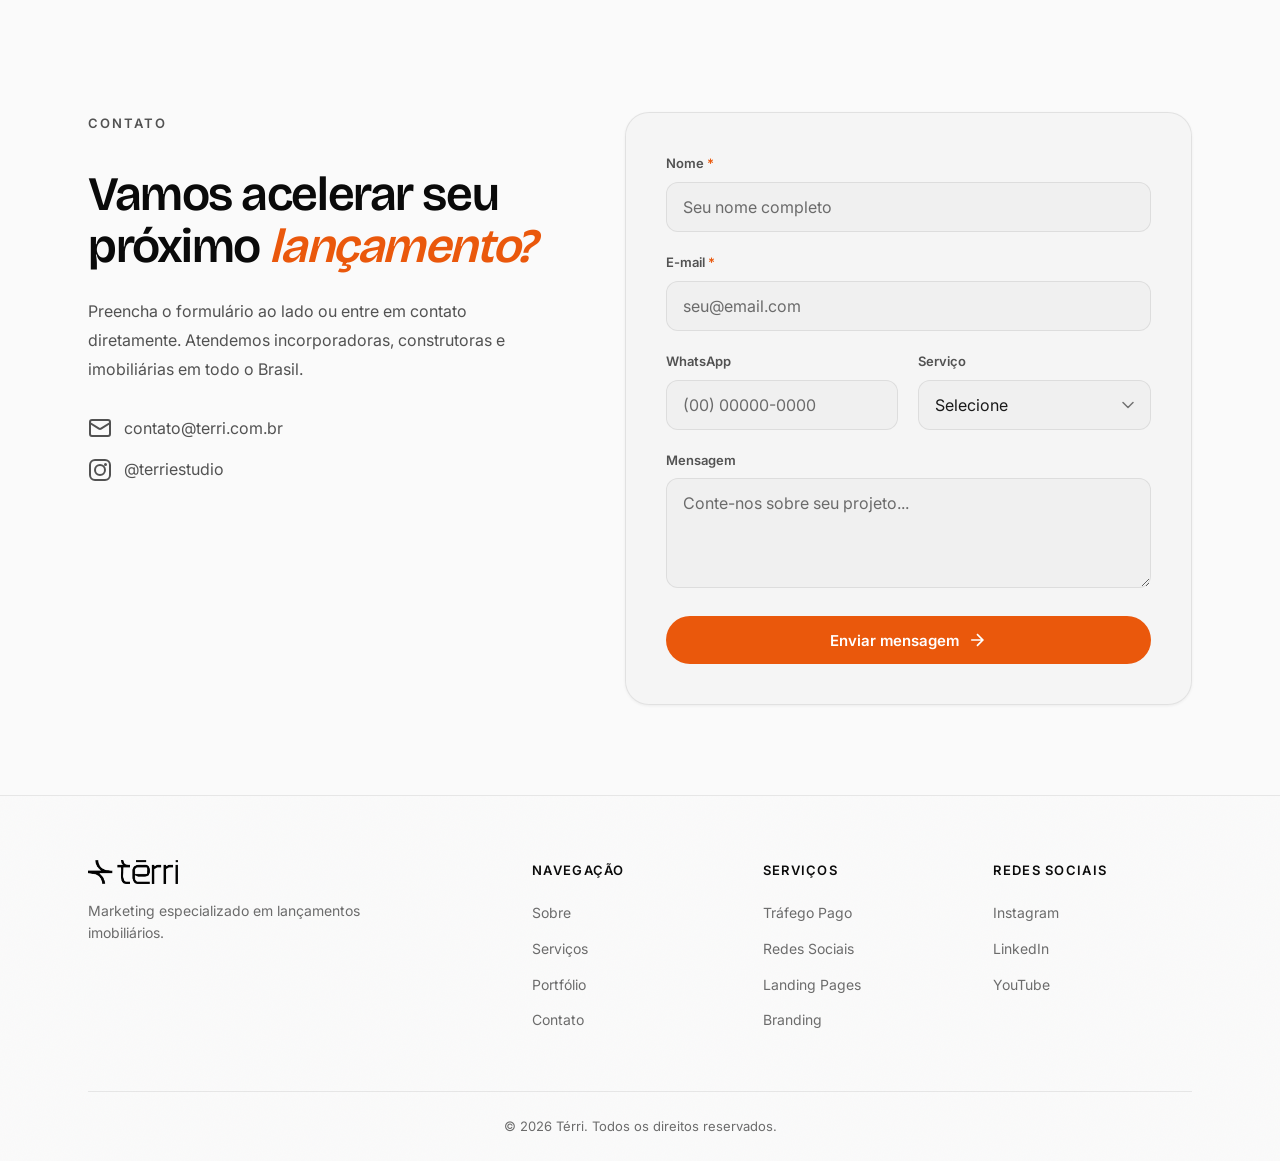
==== commit cb194dcf: "feat: aplica ajustes do briefing — hero, about, process, portfolio, parceiros Hero - Novo copy: "Emo" ====
--- a/index.html
+++ b/index.html
@@ -13,7 +13,7 @@
   <link rel="icon" type="image/x-icon" href="favicon.ico">
   <link rel="preconnect" href="https://fonts.googleapis.com">
   <link rel="preconnect" href="https://fonts.gstatic.com" crossorigin>
-  <link href="https://fonts.googleapis.com/css2?family=Inter:wght@400;500;600;700;800&display=swap" rel="stylesheet">
+  <link href="https://fonts.googleapis.com/css2?family=Bricolage+Grotesque:opsz,wght@12..96,500;12..96,600;12..96,700&family=Inter:wght@400;500;600;700;800&display=swap" rel="stylesheet">
   <link rel="stylesheet" href="css/style.css">
   <!-- Prevent FOUC on theme -->
   <script>
@@ -87,38 +87,32 @@
 
     <div class="container hero__inner">
       <div class="hero__content">
-        <p class="hero__tag hero__reveal" data-delay="0">Studio de Marketing Imobiliário</p>
+        <p class="hero__tag hero__reveal" data-delay="0">Estúdio de Marketing Imobiliário</p>
         <h1 class="hero__title">
-          <span class="hero__reveal" data-delay="1">Criamos histórias</span>
-          <span class="hero__reveal" data-delay="2">que fazem <em>lançamentos</em></span>
-          <span class="hero__reveal hero__title-cycle" data-delay="3">
+          <span class="hero__reveal" data-delay="1">Emoção que move.</span>
+          <span class="hero__reveal hero__title-cycle" data-delay="2">
+            Estratégia que
             <span class="hero__cycle" id="heroCycle">
-              <span class="hero__cycle-word active">emocionarem.</span>
-              <span class="hero__cycle-word">venderem.</span>
-              <span class="hero__cycle-word">marcarem.</span>
-              <span class="hero__cycle-word">inspirarem.</span>
+              <span class="hero__cycle-word active">vende.</span>
+              <span class="hero__cycle-word">performa.</span>
+              <span class="hero__cycle-word">conecta.</span>
             </span>
           </span>
         </h1>
-        <p class="hero__subtitle hero__reveal" data-delay="4">Estratégia, design e atenção a cada detalhe. Transformamos empreendimentos em marcas desejadas — com a criatividade que o mercado imobiliário merece.</p>
-        <div class="hero__actions hero__reveal" data-delay="5">
+        <div class="hero__actions hero__reveal" data-delay="3">
           <a href="#contato" class="btn btn--primary">Começar um projeto <svg width="20" height="20" fill="none" stroke="currentColor" stroke-width="2" aria-hidden="true"><use href="#icon-arrow"/></svg></a>
           <a href="#portfolio" class="btn btn--outline">Ver nosso trabalho</a>
         </div>
-      </div>
-      <div class="hero__side hero__reveal" data-delay="6">
-        <div class="hero__metric">
-          <span class="hero__metric-number" data-count="150">0</span><span class="hero__metric-plus">+</span>
-          <span class="hero__metric-label">Lançamentos</span>
-        </div>
-        <div class="hero__metric">
-          <span class="hero__metric-number" data-count="98">0</span><span class="hero__metric-plus">%</span>
-          <span class="hero__metric-label">Satisfação</span>
-        </div>
-        <div class="hero__metric">
-          <span class="hero__metric-number" data-count="5">0</span><span class="hero__metric-plus">+</span>
-          <span class="hero__metric-label">Anos</span>
-        </div>
+        <ul class="hero__facts hero__reveal" data-delay="4">
+          <li class="hero__fact">
+            <span class="hero__fact-mark" aria-hidden="true">+9</span>
+            <span class="hero__fact-text">anos de experiência em marketing imobiliário</span>
+          </li>
+          <li class="hero__fact">
+            <span class="hero__fact-mark" aria-hidden="true">+1bi</span>
+            <span class="hero__fact-text">em VGV lançado</span>
+          </li>
+        </ul>
       </div>
     </div>
   </section>
@@ -126,49 +120,23 @@
   <!-- About -->
   <section class="about" id="sobre">
     <div class="container about__inner">
-      <div class="about__image reveal-left">
-        <div class="about__image-wrapper">
-          <div class="about__image-placeholder">
-            <svg width="64" height="64" viewBox="0 0 24 24" fill="none" stroke="currentColor" stroke-width="1.5" opacity="0.3" aria-hidden="true">
-              <rect x="3" y="3" width="18" height="18" rx="2"/><circle cx="8.5" cy="8.5" r="1.5"/><path d="m21 15-5-5L5 21"/>
-            </svg>
-          </div>
+      <div class="about__intro reveal-up">
+        <p class="section-tag">Sobre nós</p>
+        <h2 class="section-title about__title">Não somos uma <em>agência comum</em></h2>
+        <p class="about__lead">O Térri é um estúdio focado no mercado imobiliário. A gente entende o produto, a cidade e as pessoas para construir marcas com clareza e direção.</p>
+      </div>
+      <div class="about__video reveal-up" aria-hidden="true">
+        <div class="about__video-placeholder">
+          <svg width="48" height="48" viewBox="0 0 24 24" fill="none" stroke="currentColor" stroke-width="1.5" opacity="0.5">
+            <polygon points="6 3 20 12 6 21 6 3"/>
+          </svg>
+          <span class="about__video-label">Vídeo em breve</span>
         </div>
       </div>
-      <div class="about__content reveal-right">
-        <p class="section-tag">Sobre nós</p>
-        <h2 class="section-title">A agência que <em>entende</em> o mercado imobiliário</h2>
-        <p>A Térri nasceu dentro do setor imobiliário. Conhecemos os desafios de vender imóveis — ciclo de decisão longo, ticket alto e compra emocional. Por isso, criamos estratégias sob medida para lançamentos, incorporadoras e construtoras.</p>
-        <p>De tráfego pago a tours virtuais, nossa equipe combina conhecimento do mercado imobiliário com marketing de performance para gerar leads qualificados e acelerar suas vendas.</p>
-        <div class="about__values">
-          <div class="about__value">
-            <div class="about__value-icon" aria-hidden="true">
-              <svg width="24" height="24" viewBox="0 0 24 24" fill="none" stroke="currentColor" stroke-width="2"><path d="M12 2L2 7l10 5 10-5-10-5zM2 17l10 5 10-5M2 12l10 5 10-5"/></svg>
-            </div>
-            <div>
-              <strong>Mercado imobiliário</strong>
-              <span>Especialistas em lançamentos</span>
-            </div>
-          </div>
-          <div class="about__value">
-            <div class="about__value-icon" aria-hidden="true">
-              <svg width="24" height="24" viewBox="0 0 24 24" fill="none" stroke="currentColor" stroke-width="2"><circle cx="12" cy="12" r="10"/><path d="M8 14s1.5 2 4 2 4-2 4-2M9 9h.01M15 9h.01"/></svg>
-            </div>
-            <div>
-              <strong>Performance</strong>
-              <span>Leads qualificados para o corretor</span>
-            </div>
-          </div>
-          <div class="about__value">
-            <div class="about__value-icon" aria-hidden="true">
-              <svg width="24" height="24" viewBox="0 0 24 24" fill="none" stroke="currentColor" stroke-width="2"><path d="M22 12h-4l-3 9L9 3l-3 9H2"/></svg>
-            </div>
-            <div>
-              <strong>Resultados</strong>
-              <span>Unidades vendidas, não só cliques</span>
-            </div>
-          </div>
-        </div>
+      <div class="about__body reveal-up">
+        <p>Nosso trabalho começa na estratégia e orienta identidade, narrativa e conteúdo, sempre com foco em posicionamento e percepção de valor.</p>
+        <p>Atuamos de forma próxima em cada projeto, ajudando empreendimentos e marcas a se destacarem no mercado e se conectarem com quem realmente importa.</p>
+        <p class="about__signature">Somos parceiros estratégicos de construtores, incorporadores e loteadores.</p>
       </div>
     </div>
   </section>
@@ -237,46 +205,35 @@
     </div>
   </section>
 
-  <!-- Process -->
+  <!-- Process / Pillars -->
   <section class="process" id="processo">
     <div class="container">
       <div class="process__header">
         <p class="section-tag reveal-up">Como trabalhamos</p>
-        <h2 class="section-title reveal-up">Do briefing ao resultado: <em>nosso processo</em></h2>
+        <h2 class="section-title reveal-up">Três pilares que sustentam <em>nosso processo</em></h2>
       </div>
       <div class="process__timeline">
-        <div class="process__step reveal-up">
+        <article class="process__step reveal-up">
           <div class="process__step-number" aria-hidden="true">01</div>
-          <div class="process__step-line" aria-hidden="true"></div>
           <div class="process__step-content">
-            <h3 class="process__step-title">Imersão</h3>
-            <p>Entendemos o empreendimento, público-alvo, concorrência e metas de vendas. Cada projeto começa com escuta ativa.</p>
-          </div>
-        </div>
-        <div class="process__step reveal-up">
+            <h3 class="process__step-title">Dominar território através do branding</h3>
+            <p>Compreendemos profundamente o produto e o lugar onde ele será lançado, envolvendo o entendimento da cidade, da cultura local e do comportamento das pessoas para construir uma narrativa coerente. Toda entrega nasce de uma mesma pergunta essencial: o que isso constrói na marca?</p>
+          </div>
+        </article>
+        <article class="process__step reveal-up">
           <div class="process__step-number" aria-hidden="true">02</div>
-          <div class="process__step-line" aria-hidden="true"></div>
           <div class="process__step-content">
-            <h3 class="process__step-title">Estratégia</h3>
-            <p>Definimos canais, posicionamento e calendário de ações. Tudo pensado para gerar leads reais para o corretor.</p>
-          </div>
-        </div>
-        <div class="process__step reveal-up">
+            <h3 class="process__step-title">Caminhar junto com você</h3>
+            <p>Rejeitamos a postura de agências que apenas recebem um briefing e executam peças isoladas. Nosso estúdio participa de todo o processo do lançamento imobiliário ao lado do cliente, garantindo proximidade, troca e presença real em todas as decisões de projeto através de uma agenda seletiva.</p>
+          </div>
+        </article>
+        <article class="process__step reveal-up">
           <div class="process__step-number" aria-hidden="true">03</div>
-          <div class="process__step-line" aria-hidden="true"></div>
           <div class="process__step-content">
-            <h3 class="process__step-title">Criação</h3>
-            <p>Design, copy e produção de conteúdo com a personalidade do empreendimento. Cada peça pensada para converter.</p>
-          </div>
-        </div>
-        <div class="process__step reveal-up">
-          <div class="process__step-number" aria-hidden="true">04</div>
-          <div class="process__step-line" aria-hidden="true"></div>
-          <div class="process__step-content">
-            <h3 class="process__step-title">Performance</h3>
-            <p>Campanhas no ar, métricas em tempo real e otimização contínua. Relatórios transparentes com foco em ROI.</p>
-          </div>
-        </div>
+            <h3 class="process__step-title">O sentir como acelerador de vendas</h3>
+            <p>Consideramos que a decisão de compra, seja para morar ou investir, também passa pelo campo sensorial e emocional. Por isso, criamos experiências estratégicas que despertam percepção, interesse e conexão real com o produto.</p>
+          </div>
+        </article>
       </div>
     </div>
   </section>
@@ -286,56 +243,45 @@
     <div class="container">
       <div class="portfolio__header">
         <p class="section-tag reveal-up">Portfólio</p>
-        <h2 class="section-title reveal-up">Cases que <em>comprovam</em> resultados</h2>
+        <h2 class="section-title reveal-up">Nossos <em>projetos</em></h2>
+        <p class="portfolio__subtitle reveal-up">Projetos que ganharam forma no território.</p>
       </div>
       <div class="portfolio__grid">
         <a href="portfolio/alto-da-serra.html" class="portfolio__item reveal-up">
-          <article class="portfolio__item-inner">
-            <div class="portfolio__item-bg portfolio__item-bg--1">
-              <svg class="portfolio__item-deco" viewBox="0 0 200 200" fill="none" aria-hidden="true"><rect x="20" y="20" width="160" height="100" rx="8" stroke="currentColor" stroke-width="0.5" opacity="0.15"/><rect x="20" y="135" width="100" height="8" rx="2" stroke="currentColor" stroke-width="0.5" opacity="0.08"/><circle cx="150" cy="155" r="20" stroke="currentColor" stroke-width="0.5" opacity="0.1"/></svg>
-            </div>
-            <div class="portfolio__item-content">
-              <span class="portfolio__item-tag">Lançamento + Tráfego</span>
-              <h3 class="portfolio__item-title">Residencial Alto da Serra</h3>
-              <p class="portfolio__item-desc">85% das unidades vendidas em 60 dias</p>
-            </div>
-          </article>
+          <div class="portfolio__item-media portfolio__item-bg--1">
+            <svg class="portfolio__item-deco" viewBox="0 0 200 200" fill="none" aria-hidden="true"><rect x="20" y="20" width="160" height="100" rx="8" stroke="currentColor" stroke-width="0.5" opacity="0.15"/><rect x="20" y="135" width="100" height="8" rx="2" stroke="currentColor" stroke-width="0.5" opacity="0.08"/><circle cx="150" cy="155" r="20" stroke="currentColor" stroke-width="0.5" opacity="0.1"/></svg>
+          </div>
+          <div class="portfolio__item-meta">
+            <h3 class="portfolio__item-title">Alto da Serra</h3>
+            <span class="portfolio__item-tag">Lançamento</span>
+          </div>
         </a>
         <a href="portfolio/vila-jardim.html" class="portfolio__item reveal-up">
-          <article class="portfolio__item-inner">
-            <div class="portfolio__item-bg portfolio__item-bg--2">
-              <svg class="portfolio__item-deco" viewBox="0 0 200 200" fill="none" aria-hidden="true"><rect x="20" y="30" width="160" height="90" rx="6" stroke="currentColor" stroke-width="0.5" opacity="0.15"/><circle cx="60" cy="155" r="15" stroke="currentColor" stroke-width="0.5" opacity="0.1"/><line x1="90" y1="150" x2="180" y2="150" stroke="currentColor" stroke-width="0.5" opacity="0.08"/><line x1="90" y1="165" x2="150" y2="165" stroke="currentColor" stroke-width="0.5" opacity="0.06"/></svg>
-            </div>
-            <div class="portfolio__item-content">
-              <span class="portfolio__item-tag">Redes Sociais</span>
-              <h3 class="portfolio__item-title">Vila Jardim Incorporadora</h3>
-              <p class="portfolio__item-desc">+300% de engajamento e 120 leads/mês</p>
-            </div>
-          </article>
+          <div class="portfolio__item-media portfolio__item-bg--2">
+            <svg class="portfolio__item-deco" viewBox="0 0 200 200" fill="none" aria-hidden="true"><rect x="20" y="30" width="160" height="90" rx="6" stroke="currentColor" stroke-width="0.5" opacity="0.15"/><circle cx="60" cy="155" r="15" stroke="currentColor" stroke-width="0.5" opacity="0.1"/><line x1="90" y1="150" x2="180" y2="150" stroke="currentColor" stroke-width="0.5" opacity="0.08"/><line x1="90" y1="165" x2="150" y2="165" stroke="currentColor" stroke-width="0.5" opacity="0.06"/></svg>
+          </div>
+          <div class="portfolio__item-meta">
+            <h3 class="portfolio__item-title">Vila Jardim</h3>
+            <span class="portfolio__item-tag">Redes Sociais</span>
+          </div>
         </a>
         <a href="portfolio/monreale.html" class="portfolio__item reveal-up">
-          <article class="portfolio__item-inner">
-            <div class="portfolio__item-bg portfolio__item-bg--3">
-              <svg class="portfolio__item-deco" viewBox="0 0 200 200" fill="none" aria-hidden="true"><rect x="15" y="15" width="170" height="110" rx="4" stroke="currentColor" stroke-width="0.5" opacity="0.12"/><circle cx="100" cy="60" r="20" stroke="currentColor" stroke-width="0.5" opacity="0.1"/><rect x="30" y="145" width="60" height="30" rx="4" stroke="currentColor" stroke-width="0.5" opacity="0.08"/><rect x="110" y="145" width="60" height="30" rx="4" stroke="currentColor" stroke-width="0.5" opacity="0.08"/></svg>
-            </div>
-            <div class="portfolio__item-content">
-              <span class="portfolio__item-tag">Landing Page</span>
-              <h3 class="portfolio__item-title">Edifício Monreale</h3>
-              <p class="portfolio__item-desc">Taxa de conversão de 14% na página de captura</p>
-            </div>
-          </article>
+          <div class="portfolio__item-media portfolio__item-bg--3">
+            <svg class="portfolio__item-deco" viewBox="0 0 200 200" fill="none" aria-hidden="true"><rect x="15" y="15" width="170" height="110" rx="4" stroke="currentColor" stroke-width="0.5" opacity="0.12"/><circle cx="100" cy="60" r="20" stroke="currentColor" stroke-width="0.5" opacity="0.1"/><rect x="30" y="145" width="60" height="30" rx="4" stroke="currentColor" stroke-width="0.5" opacity="0.08"/><rect x="110" y="145" width="60" height="30" rx="4" stroke="currentColor" stroke-width="0.5" opacity="0.08"/></svg>
+          </div>
+          <div class="portfolio__item-meta">
+            <h3 class="portfolio__item-title">Monreale</h3>
+            <span class="portfolio__item-tag">Landing Page</span>
+          </div>
         </a>
         <a href="portfolio/parque-das-aguas.html" class="portfolio__item reveal-up">
-          <article class="portfolio__item-inner">
-            <div class="portfolio__item-bg portfolio__item-bg--4">
-              <svg class="portfolio__item-deco" viewBox="0 0 200 200" fill="none" aria-hidden="true"><polygon points="100,20 170,70 140,150 60,150 30,70" stroke="currentColor" stroke-width="0.5" opacity="0.12"/><circle cx="100" cy="95" r="25" stroke="currentColor" stroke-width="0.5" opacity="0.08"/><line x1="40" y1="175" x2="160" y2="175" stroke="currentColor" stroke-width="0.5" opacity="0.06"/></svg>
-            </div>
-            <div class="portfolio__item-content">
-              <span class="portfolio__item-tag">Branding</span>
-              <h3 class="portfolio__item-title">Condomínio Parque das Águas</h3>
-              <p class="portfolio__item-desc">Identidade visual e campanha de pré-lançamento</p>
-            </div>
-          </article>
+          <div class="portfolio__item-media portfolio__item-bg--4">
+            <svg class="portfolio__item-deco" viewBox="0 0 200 200" fill="none" aria-hidden="true"><polygon points="100,20 170,70 140,150 60,150 30,70" stroke="currentColor" stroke-width="0.5" opacity="0.12"/><circle cx="100" cy="95" r="25" stroke="currentColor" stroke-width="0.5" opacity="0.08"/><line x1="40" y1="175" x2="160" y2="175" stroke="currentColor" stroke-width="0.5" opacity="0.06"/></svg>
+          </div>
+          <div class="portfolio__item-meta">
+            <h3 class="portfolio__item-title">Parque das Águas</h3>
+            <span class="portfolio__item-tag">Branding</span>
+          </div>
         </a>
       </div>
     </div>
@@ -346,54 +292,41 @@
     <div class="container">
       <div class="partners__header">
         <p class="section-tag reveal-up">Nossos clientes</p>
-        <h2 class="section-title reveal-up">Quem confia na Térri, <em>vende</em> mais</h2>
-        <p class="partners__subtitle reveal-up">Incorporadoras, construtoras e imobiliárias que escolheram a Térri para impulsionar seus lançamentos.</p>
-      </div>
-      <div class="partners__stats reveal-up">
-        <div class="partners__stat">
-          <span class="partners__stat-number" data-count="8">0</span><span class="partners__stat-plus">+</span>
-          <span class="partners__stat-label">Clientes ativos</span>
-        </div>
-        <div class="partners__stat">
-          <span class="partners__stat-number" data-count="150">0</span><span class="partners__stat-plus">+</span>
-          <span class="partners__stat-label">Lançamentos entregues</span>
-        </div>
-        <div class="partners__stat">
-          <span class="partners__stat-number" data-count="10">0</span><span class="partners__stat-plus">x</span>
-          <span class="partners__stat-label">ROI médio</span>
-        </div>
       </div>
     </div>
     <div class="partners__marquee" aria-label="Parceiros e clientes">
       <div class="partners__track">
-        <div class="partners__logo"><svg viewBox="0 0 32 32" fill="none" stroke="currentColor" stroke-width="1.2" aria-hidden="true"><rect x="4" y="4" width="24" height="24" rx="3"/><path d="M10 16h12M16 10v12"/></svg><span>Construtora Horizonte</span></div>
-        <div class="partners__logo"><svg viewBox="0 0 32 32" fill="none" stroke="currentColor" stroke-width="1.2" aria-hidden="true"><path d="M16 4l12 8v16H4V12L16 4Z"/><rect x="11" y="18" width="10" height="10" rx="1"/></svg><span>Vila Jardim Inc.</span></div>
-        <div class="partners__logo"><svg viewBox="0 0 32 32" fill="none" stroke="currentColor" stroke-width="1.2" aria-hidden="true"><circle cx="16" cy="16" r="12"/><path d="M10 16l4 4 8-8"/></svg><span>Inc. Alto Padrão</span></div>
-        <div class="partners__logo"><svg viewBox="0 0 32 32" fill="none" stroke="currentColor" stroke-width="1.2" aria-hidden="true"><rect x="6" y="8" width="8" height="20" rx="1"/><rect x="18" y="4" width="8" height="24" rx="1"/></svg><span>Edifício Monreale</span></div>
-        <div class="partners__logo"><svg viewBox="0 0 32 32" fill="none" stroke="currentColor" stroke-width="1.2" aria-hidden="true"><path d="M4 28V10a4 4 0 014-4h8a4 4 0 014 4v18"/><rect x="8" y="12" width="4" height="4" rx="0.5"/><rect x="16" y="12" width="4" height="4" rx="0.5"/><rect x="8" y="20" width="4" height="4" rx="0.5"/></svg><span>Parque das Águas</span></div>
-        <div class="partners__logo"><svg viewBox="0 0 32 32" fill="none" stroke="currentColor" stroke-width="1.2" aria-hidden="true"><path d="M6 28l10-22 10 22"/><line x1="9" y1="21" x2="23" y2="21"/></svg><span>Res. Alto da Serra</span></div>
-        <div class="partners__logo"><svg viewBox="0 0 32 32" fill="none" stroke="currentColor" stroke-width="1.2" aria-hidden="true"><rect x="4" y="6" width="24" height="20" rx="2"/><line x1="4" y1="14" x2="28" y2="14"/><rect x="9" y="18" width="5" height="4" rx="0.5"/><rect x="18" y="18" width="5" height="4" rx="0.5"/></svg><span>MRV Concept</span></div>
-        <div class="partners__logo"><svg viewBox="0 0 32 32" fill="none" stroke="currentColor" stroke-width="1.2" aria-hidden="true"><circle cx="16" cy="16" r="12"/><circle cx="16" cy="16" r="5"/></svg><span>Orbis Living</span></div>
+        <div class="partners__logo"><img src="src/parceiros/actual-lancamentos.png" alt="Actual Lançamentos Imobiliários" loading="lazy"></div>
+        <div class="partners__logo"><img src="src/parceiros/3.png" alt="Parceiro Térri" loading="lazy"></div>
+        <div class="partners__logo"><img src="src/parceiros/4.png" alt="Parceiro Térri" loading="lazy"></div>
+        <div class="partners__logo"><img src="src/parceiros/5.png" alt="Parceiro Térri" loading="lazy"></div>
+        <div class="partners__logo"><img src="src/parceiros/6.png" alt="Parceiro Térri" loading="lazy"></div>
+        <div class="partners__logo"><img src="src/parceiros/7.png" alt="Parceiro Térri" loading="lazy"></div>
+        <div class="partners__logo"><img src="src/parceiros/8.png" alt="Parceiro Térri" loading="lazy"></div>
+        <div class="partners__logo"><img src="src/parceiros/9.png" alt="Parceiro Térri" loading="lazy"></div>
+        <div class="partners__logo"><img src="src/parceiros/10.png" alt="Parceiro Térri" loading="lazy"></div>
+        <div class="partners__logo"><img src="src/parceiros/11.png" alt="Parceiro Térri" loading="lazy"></div>
+        <div class="partners__logo"><img src="src/parceiros/12.png" alt="Parceiro Térri" loading="lazy"></div>
+        <div class="partners__logo"><img src="src/parceiros/13.png" alt="Parceiro Térri" loading="lazy"></div>
+        <div class="partners__logo"><img src="src/parceiros/14.png" alt="Parceiro Térri" loading="lazy"></div>
+        <div class="partners__logo"><img src="src/parceiros/15.png" alt="Parceiro Térri" loading="lazy"></div>
+        <div class="partners__logo"><img src="src/parceiros/governo-go.png" alt="Governo do Estado de Goiás" loading="lazy"></div>
         <!-- Duplicate for seamless loop -->
-        <div class="partners__logo"><svg viewBox="0 0 32 32" fill="none" stroke="currentColor" stroke-width="1.2" aria-hidden="true"><rect x="4" y="4" width="24" height="24" rx="3"/><path d="M10 16h12M16 10v12"/></svg><span>Construtora Horizonte</span></div>
-        <div class="partners__logo"><svg viewBox="0 0 32 32" fill="none" stroke="currentColor" stroke-width="1.2" aria-hidden="true"><path d="M16 4l12 8v16H4V12L16 4Z"/><rect x="11" y="18" width="10" height="10" rx="1"/></svg><span>Vila Jardim Inc.</span></div>
-        <div class="partners__logo"><svg viewBox="0 0 32 32" fill="none" stroke="currentColor" stroke-width="1.2" aria-hidden="true"><circle cx="16" cy="16" r="12"/><path d="M10 16l4 4 8-8"/></svg><span>Inc. Alto Padrão</span></div>
-        <div class="partners__logo"><svg viewBox="0 0 32 32" fill="none" stroke="currentColor" stroke-width="1.2" aria-hidden="true"><rect x="6" y="8" width="8" height="20" rx="1"/><rect x="18" y="4" width="8" height="24" rx="1"/></svg><span>Edifício Monreale</span></div>
-        <div class="partners__logo"><svg viewBox="0 0 32 32" fill="none" stroke="currentColor" stroke-width="1.2" aria-hidden="true"><path d="M4 28V10a4 4 0 014-4h8a4 4 0 014 4v18"/><rect x="8" y="12" width="4" height="4" rx="0.5"/><rect x="16" y="12" width="4" height="4" rx="0.5"/><rect x="8" y="20" width="4" height="4" rx="0.5"/></svg><span>Parque das Águas</span></div>
-        <div class="partners__logo"><svg viewBox="0 0 32 32" fill="none" stroke="currentColor" stroke-width="1.2" aria-hidden="true"><path d="M6 28l10-22 10 22"/><line x1="9" y1="21" x2="23" y2="21"/></svg><span>Res. Alto da Serra</span></div>
-        <div class="partners__logo"><svg viewBox="0 0 32 32" fill="none" stroke="currentColor" stroke-width="1.2" aria-hidden="true"><rect x="4" y="6" width="24" height="20" rx="2"/><line x1="4" y1="14" x2="28" y2="14"/><rect x="9" y="18" width="5" height="4" rx="0.5"/><rect x="18" y="18" width="5" height="4" rx="0.5"/></svg><span>MRV Concept</span></div>
-        <div class="partners__logo"><svg viewBox="0 0 32 32" fill="none" stroke="currentColor" stroke-width="1.2" aria-hidden="true"><circle cx="16" cy="16" r="12"/><circle cx="16" cy="16" r="5"/></svg><span>Orbis Living</span></div>
-      </div>
-    </div>
-  </section>
-
-  <!-- CTA Banner -->
-  <section class="cta-banner">
-    <div class="container">
-      <div class="cta-banner__inner reveal-up">
-        <h2 class="cta-banner__title">Seu próximo lançamento merece <em>vender rápido.</em></h2>
-        <p class="cta-banner__text">Agende uma conversa gratuita e descubra como o marketing imobiliário especializado pode acelerar suas vendas.</p>
-        <a href="#contato" class="btn btn--primary btn--lg">Quero acelerar vendas <svg width="20" height="20" fill="none" stroke="currentColor" stroke-width="2" aria-hidden="true"><use href="#icon-arrow"/></svg></a>
+        <div class="partners__logo" aria-hidden="true"><img src="src/parceiros/actual-lancamentos.png" alt="" loading="lazy"></div>
+        <div class="partners__logo" aria-hidden="true"><img src="src/parceiros/3.png" alt="" loading="lazy"></div>
+        <div class="partners__logo" aria-hidden="true"><img src="src/parceiros/4.png" alt="" loading="lazy"></div>
+        <div class="partners__logo" aria-hidden="true"><img src="src/parceiros/5.png" alt="" loading="lazy"></div>
+        <div class="partners__logo" aria-hidden="true"><img src="src/parceiros/6.png" alt="" loading="lazy"></div>
+        <div class="partners__logo" aria-hidden="true"><img src="src/parceiros/7.png" alt="" loading="lazy"></div>
+        <div class="partners__logo" aria-hidden="true"><img src="src/parceiros/8.png" alt="" loading="lazy"></div>
+        <div class="partners__logo" aria-hidden="true"><img src="src/parceiros/9.png" alt="" loading="lazy"></div>
+        <div class="partners__logo" aria-hidden="true"><img src="src/parceiros/10.png" alt="" loading="lazy"></div>
+        <div class="partners__logo" aria-hidden="true"><img src="src/parceiros/11.png" alt="" loading="lazy"></div>
+        <div class="partners__logo" aria-hidden="true"><img src="src/parceiros/12.png" alt="" loading="lazy"></div>
+        <div class="partners__logo" aria-hidden="true"><img src="src/parceiros/13.png" alt="" loading="lazy"></div>
+        <div class="partners__logo" aria-hidden="true"><img src="src/parceiros/14.png" alt="" loading="lazy"></div>
+        <div class="partners__logo" aria-hidden="true"><img src="src/parceiros/15.png" alt="" loading="lazy"></div>
+        <div class="partners__logo" aria-hidden="true"><img src="src/parceiros/governo-go.png" alt="" loading="lazy"></div>
       </div>
     </div>
   </section>
@@ -500,7 +433,7 @@
   </footer>
 
   <!-- WhatsApp Float -->
-  <a href="https://wa.me/5531998167420" target="_blank" rel="noopener" class="whatsapp-float" aria-label="Fale conosco pelo WhatsApp">
+  <a href="https://wa.me/5531992520403" target="_blank" rel="noopener" class="whatsapp-float" aria-label="Fale conosco pelo WhatsApp">
     <svg width="28" height="28" viewBox="0 0 24 24" fill="currentColor" aria-hidden="true"><path d="M17.472 14.382c-.297-.149-1.758-.867-2.03-.967-.273-.099-.471-.148-.67.15-.197.297-.767.966-.94 1.164-.173.199-.347.223-.644.075-.297-.15-1.255-.463-2.39-1.475-.883-.788-1.48-1.761-1.653-2.059-.173-.297-.018-.458.13-.606.134-.133.298-.347.446-.52.149-.174.198-.298.298-.497.099-.198.05-.371-.025-.52-.075-.149-.669-1.612-.916-2.207-.242-.579-.487-.5-.669-.51-.173-.008-.371-.01-.57-.01-.198 0-.52.074-.792.372-.272.297-1.04 1.016-1.04 2.479 0 1.462 1.065 2.875 1.213 3.074.149.198 2.096 3.2 5.077 4.487.709.306 1.262.489 1.694.625.712.227 1.36.195 1.871.118.571-.085 1.758-.719 2.006-1.413.248-.694.248-1.289.173-1.413-.074-.124-.272-.198-.57-.347m-5.421 7.403h-.004a9.87 9.87 0 01-5.031-1.378l-.361-.214-3.741.982.998-3.648-.235-.374a9.86 9.86 0 01-1.51-5.26c.001-5.45 4.436-9.884 9.888-9.884 2.64 0 5.122 1.03 6.988 2.898a9.825 9.825 0 012.893 6.994c-.003 5.45-4.437 9.884-9.885 9.884m8.413-18.297A11.815 11.815 0 0012.05 0C5.495 0 .16 5.335.157 11.892c0 2.096.547 4.142 1.588 5.945L.057 24l6.305-1.654a11.882 11.882 0 005.683 1.448h.005c6.554 0 11.89-5.335 11.893-11.893a11.821 11.821 0 00-3.48-8.413z"/></svg>
   </a>
 
--- a/css/style.css
+++ b/css/style.css
@@ -30,9 +30,10 @@
 
   /* Typography */
   --font-sans: 'Inter', -apple-system, BlinkMacSystemFont, sans-serif;
+  --font-display: 'Bricolage Grotesque', 'Inter', -apple-system, BlinkMacSystemFont, sans-serif;
 
   /* Spacing */
-  --section-py: clamp(5rem, 10vw, 8rem);
+  --section-py: clamp(4rem, 7vw, 6rem);
   --container-px: clamp(1.25rem, 4vw, 3rem);
 
   /* Transitions */
@@ -50,26 +51,26 @@
   --color-primary-subtle: rgba(249, 115, 22, 0.1);
   --color-primary-ghost: rgba(249, 115, 22, 0.03);
 
-  --color-bg: #0a0a0a;
-  --color-bg-elevated: #171717;
+  --color-bg: #1a1a1a;
+  --color-bg-elevated: #242424;
   --color-bg-card: rgba(255, 255, 255, 0.03);
   --color-bg-card-hover: rgba(249, 115, 22, 0.03);
   --color-bg-input: rgba(255, 255, 255, 0.03);
-  --color-bg-header: rgba(10, 10, 10, 0.85);
-  --color-bg-mobile-nav: rgba(10, 10, 10, 0.97);
-  --color-bg-placeholder: linear-gradient(135deg, #171717, #262626);
+  --color-bg-header: rgba(26, 26, 26, 0.85);
+  --color-bg-mobile-nav: rgba(26, 26, 26, 0.97);
+  --color-bg-placeholder: linear-gradient(135deg, #242424, #2e2e2e);
 
   --color-text: #f5f5f5;
   --color-text-heading: #fafafa;
   --color-text-secondary: #a3a3a3;
   --color-text-muted: #8a8a8a;
-  --color-text-on-primary: #0a0a0a;
+  --color-text-on-primary: #1a1a1a;
 
   --color-border: rgba(255, 255, 255, 0.08);
   --color-border-hover: rgba(249, 115, 22, 0.2);
 
   --color-selection-bg: var(--orange-500);
-  --color-selection-text: #0a0a0a;
+  --color-selection-text: #1a1a1a;
 
   --shadow-card: 0 0 0 transparent;
   --shadow-card-hover: 0 8px 32px rgba(0, 0, 0, 0.3);
@@ -257,13 +258,18 @@
 }
 
 .section-title {
+  font-family: var(--font-display);
   font-size: clamp(2rem, 4vw, 3rem);
   font-weight: 600;
-  line-height: 1.15;
-  letter-spacing: -0.02em;
+  line-height: 1.1;
+  letter-spacing: -0.03em;
   margin-bottom: 1.5rem;
   max-width: 600px;
   color: var(--color-text-heading);
+}
+
+.section-title em {
+  font-style: italic;
 }
 
 .required {
@@ -645,86 +651,64 @@
   display: flex;
   flex-direction: column;
   justify-content: center;
+  align-items: center;
+  text-align: center;
 }
 
 .hero__content {
-  max-width: 680px;
+  max-width: 920px;
+  display: flex;
+  flex-direction: column;
+  align-items: center;
 }
 
 .hero__tag {
   font-size: 0.75rem;
-  font-weight: 600;
+  font-weight: 500;
   text-transform: uppercase;
-  letter-spacing: 0.25em;
-  color: var(--color-primary);
+  letter-spacing: 0.22em;
+  color: var(--color-text-muted);
   margin-bottom: 2rem;
-  display: flex;
+  display: inline-flex;
   align-items: center;
   gap: 0.75rem;
 }
 
-.hero__tag::before {
+.hero__tag::before,
+.hero__tag::after {
   content: '';
   display: block;
-  width: 32px;
-  height: 2px;
-  background: linear-gradient(90deg, var(--color-primary), var(--orange-300));
-  background-size: 200% 100%;
-  animation: shimmer-line 5s ease-in-out infinite;
-}
-
-@keyframes shimmer-line {
-  0%, 100% { background-position: 0% 50%; }
-  50% { background-position: 100% 50%; }
+  width: 24px;
+  height: 1px;
+  background: var(--color-primary);
+  opacity: 0.6;
 }
 
 .hero__title {
-  font-size: clamp(2.75rem, 7vw, 5rem);
+  font-family: var(--font-display);
+  font-size: clamp(2.75rem, 7.5vw, 5.75rem);
   font-weight: 600;
-  line-height: 1.05;
-  letter-spacing: -0.025em;
-  margin-bottom: 2rem;
+  line-height: 1.02;
+  letter-spacing: -0.035em;
+  margin-bottom: 2.5rem;
   color: var(--color-text-heading);
 }
 
-.hero__title span {
+.hero__title > span {
   display: block;
-}
-
-.hero__title em {
-  position: relative;
-  display: inline-block;
-}
-
-.hero__title em::after {
-  content: '';
-  position: absolute;
-  bottom: 2px;
-  left: 0;
-  width: 100%;
-  height: 3px;
-  background: var(--color-primary);
-  border-radius: 2px;
-  transform: scaleX(0);
-  transform-origin: left;
-  transition: transform 0.8s var(--ease-out);
-  box-shadow: 0 0 8px rgba(249, 115, 22, 0.15);
-}
-
-.hero__reveal.active em::after {
-  transform: scaleX(1);
 }
 
 /* Word cycling */
 .hero__title-cycle {
-  display: block;
+  display: inline-block;
 }
 
 .hero__cycle {
   display: inline-block;
   position: relative;
-  vertical-align: top;
-  min-width: 5ch;
+  vertical-align: baseline;
+  min-width: 6.5ch;
+  text-align: left;
 }
 
 .hero__cycle-word {
@@ -737,6 +721,7 @@
   top: 0;
   white-space: nowrap;
   color: var(--color-primary);
+  font-style: italic;
 }
 
 .hero__cycle-word:first-child {
@@ -753,18 +738,11 @@
   transform: translateY(-100%);
 }
 
-.hero__subtitle {
-  font-size: clamp(1rem, 1.5vw, 1.125rem);
-  color: var(--color-text-secondary);
-  max-width: 480px;
-  line-height: 1.8;
-  margin-bottom: 3rem;
-}
-
 .hero__actions {
   display: flex;
   gap: 1rem;
   flex-wrap: wrap;
+  justify-content: center;
 }
 
 .hero__actions .btn--primary {
@@ -775,83 +753,41 @@
   box-shadow: 0 8px 30px rgba(249, 115, 22, 0.25);
 }
 
-
-/* Metrics — below on mobile, side on desktop */
-.hero__side {
-  display: flex;
-  gap: 2rem;
-  margin-top: 2.5rem;
-}
-
-@media (min-width: 768px) {
-  .hero__inner {
-    display: grid;
-    grid-template-columns: 1fr auto;
-    align-items: center;
-    gap: 3rem;
-  }
-
-  .hero__side {
-    flex-direction: column;
-    justify-content: center;
-    gap: 2.5rem;
-    margin-top: 0;
-    border-left: 1px solid rgba(255, 255, 255, 0.15);
-    padding-left: 3rem;
-  }
-
-  [data-theme="light"] .hero__side {
-    border-left-color: rgba(0, 0, 0, 0.12);
-  }
-}
-
-.hero__metric {
+/* Facts — short proof points below CTAs */
+.hero__facts {
+  display: flex;
+  flex-wrap: wrap;
+  justify-content: center;
+  gap: 1.25rem 2.5rem;
+  margin-top: 3.5rem;
+  padding-top: 2.5rem;
+  border-top: 1px solid var(--color-border);
+  width: 100%;
+  max-width: 720px;
+}
+
+.hero__fact {
+  display: inline-flex;
+  align-items: baseline;
+  gap: 0.625rem;
   text-align: left;
-  position: relative;
-  padding: 0.75rem 0;
-}
-
-.hero__metric::before {
-  content: '';
-  position: absolute;
-  left: -1.5rem;
-  top: 50%;
-  transform: translateY(-50%);
-  width: 3px;
-  height: 60%;
-  background: linear-gradient(to bottom, var(--color-primary), transparent);
-  border-radius: 2px;
-  opacity: 0;
-  transition: opacity 0.6s var(--ease-out);
-}
-
-@media (min-width: 768px) {
-  .hero__metric::before {
-    display: none;
-  }
-}
-
-.hero__metric-number {
-  font-size: clamp(1.75rem, 3vw, 2.25rem);
-  font-weight: 600;
+}
+
+.hero__fact-mark {
+  font-family: var(--font-display);
+  font-size: clamp(1.5rem, 2.6vw, 2rem);
+  font-weight: 700;
   color: var(--color-primary);
-  display: inline;
+  letter-spacing: -0.02em;
+  line-height: 1;
   font-variant-numeric: tabular-nums;
 }
 
-.hero__metric-plus {
-  font-size: clamp(1.125rem, 1.75vw, 1.375rem);
-  font-weight: 600;
-  color: var(--color-primary);
-}
-
-.hero__metric-label {
-  display: block;
-  font-size: 0.75rem;
-  color: var(--color-text-muted);
-  margin-top: 0.25rem;
-  text-transform: uppercase;
-  letter-spacing: 0.1em;
+.hero__fact-text {
+  font-size: 0.875rem;
+  color: var(--color-text-secondary);
+  line-height: 1.4;
+  max-width: 200px;
 }
 
 /* Hero reveal */
@@ -875,91 +811,82 @@
 }
 
 .about__inner {
-  display: grid;
-  grid-template-columns: 1fr;
+  max-width: 880px;
+  margin: 0 auto;
+  text-align: center;
+  display: flex;
+  flex-direction: column;
   gap: 3rem;
-  align-items: center;
-}
-
-.about__image-wrapper {
+}
+
+.about__intro .section-tag {
+  display: inline-block;
+}
+
+.about__title {
+  margin-left: auto;
+  margin-right: auto;
+  max-width: 720px;
+}
+
+.about__lead {
+  font-size: clamp(1.0625rem, 1.6vw, 1.25rem);
+  color: var(--color-text);
+  line-height: 1.6;
+  max-width: 680px;
+  margin: 0 auto;
+}
+
+.about__video {
   border-radius: 24px;
   overflow: hidden;
-  aspect-ratio: 4/3;
+  aspect-ratio: 16/9;
   background: var(--color-bg-elevated);
   border: 1px solid var(--color-border);
   box-shadow: var(--shadow-card);
   transition: var(--transition-theme);
-}
-
-.about__image-placeholder {
+  position: relative;
+}
+
+.about__video-placeholder {
   width: 100%;
   height: 100%;
   display: flex;
+  flex-direction: column;
   align-items: center;
   justify-content: center;
+  gap: 0.75rem;
   background: var(--color-bg-placeholder);
-}
-
-.about__content p {
-  color: var(--color-text-secondary);
-  margin-bottom: 1rem;
-  line-height: 1.8;
-}
-
-.about__values {
+  color: var(--color-text-muted);
+}
+
+.about__video-label {
+  font-size: 0.75rem;
+  text-transform: uppercase;
+  letter-spacing: 0.18em;
+  color: var(--color-text-muted);
+}
+
+.about__body {
+  max-width: 680px;
+  margin: 0 auto;
   display: flex;
   flex-direction: column;
   gap: 1.25rem;
-  margin-top: 2rem;
-}
-
-.about__value {
-  display: flex;
-  align-items: center;
-  gap: 1rem;
-  padding: 1rem 1.25rem;
-  border-radius: 16px;
-  background: var(--color-bg-card);
-  border: 1px solid var(--color-border);
-  transition: all 0.25s var(--ease-out);
-  box-shadow: var(--shadow-card);
-}
-
-.about__value:hover {
-  border-color: var(--color-border-hover);
-  background: var(--color-bg-card-hover);
-  box-shadow: var(--shadow-card-hover);
-}
-
-.about__value-icon {
-  flex-shrink: 0;
-  width: 48px;
-  height: 48px;
-  display: flex;
-  align-items: center;
-  justify-content: center;
-  border-radius: 12px;
-  background: var(--color-primary-subtle);
-  color: var(--color-primary);
-}
-
-.about__value strong {
-  display: block;
-  font-size: 0.9375rem;
-  margin-bottom: 0.125rem;
-  color: var(--color-text-heading);
-}
-
-.about__value span {
-  font-size: 0.8125rem;
-  color: var(--color-text-muted);
-}
-
-@media (min-width: 768px) {
-  .about__inner {
-    grid-template-columns: 1fr 1.1fr;
-    gap: 4rem;
-  }
+}
+
+.about__body p {
+  color: var(--color-text-secondary);
+  line-height: 1.8;
+  font-size: 1rem;
+}
+
+.about__signature {
+  color: var(--color-text-heading) !important;
+  font-weight: 500;
+  padding-top: 0.5rem;
+  border-top: 1px solid var(--color-border);
+  margin-top: 0.5rem;
 }
 
 /* ===================================
@@ -971,7 +898,7 @@
 
 .services__header {
   text-align: center;
-  margin-bottom: 4rem;
+  margin-bottom: 3rem;
 }
 
 .services__header .section-title {
@@ -983,13 +910,13 @@
 .services__grid {
   display: grid;
   grid-template-columns: 1fr;
-  gap: 1.5rem;
+  gap: 1rem;
 }
 
 .service-card {
   position: relative;
-  padding: 2.5rem 2rem;
-  border-radius: 24px;
+  padding: 1.75rem 1.5rem;
+  border-radius: 16px;
   background: var(--color-bg-card);
   border: 1px solid var(--color-border);
   transition: all 0.3s var(--ease-out);
@@ -1027,51 +954,58 @@
 
 .service-card__number {
   position: absolute;
-  top: 1.5rem;
-  right: 1.5rem;
-  font-size: 3rem;
+  top: 1.25rem;
+  right: 1.25rem;
+  font-family: var(--font-display);
+  font-size: 2rem;
   font-weight: 600;
   color: var(--card-number-color);
   line-height: 1;
 }
 
 .service-card__icon {
-  width: 56px;
-  height: 56px;
+  width: 44px;
+  height: 44px;
   display: flex;
   align-items: center;
   justify-content: center;
-  border-radius: 16px;
+  border-radius: 12px;
   background: var(--color-primary-subtle);
   color: var(--color-primary);
-  margin-bottom: 1.5rem;
+  margin-bottom: 1.125rem;
+}
+
+.service-card__icon svg {
+  width: 22px;
+  height: 22px;
 }
 
 .service-card__title {
-  font-size: 1.25rem;
+  font-family: var(--font-display);
+  font-size: 1.125rem;
   font-weight: 600;
-  margin-bottom: 0.75rem;
-  letter-spacing: -0.01em;
+  margin-bottom: 0.5rem;
+  letter-spacing: -0.015em;
   color: var(--color-text-heading);
 }
 
 .service-card__desc {
   color: var(--color-text-secondary);
-  font-size: 0.9375rem;
-  line-height: 1.7;
-  margin-bottom: 1.25rem;
+  font-size: 0.875rem;
+  line-height: 1.6;
+  margin-bottom: 1rem;
 }
 
 .service-card__list {
   display: flex;
   flex-direction: column;
-  gap: 0.5rem;
+  gap: 0.375rem;
 }
 
 .service-card__list li {
-  font-size: 0.8125rem;
+  font-size: 0.78125rem;
   color: var(--color-text-muted);
-  padding-left: 1rem;
+  padding-left: 0.875rem;
   position: relative;
 }
 
@@ -1092,14 +1026,20 @@
 .service-card:nth-child(3) { transition-delay: 100ms; }
 .service-card:nth-child(4) { transition-delay: 150ms; }
 
-@media (min-width: 768px) {
+@media (min-width: 640px) {
   .services__grid {
     grid-template-columns: repeat(2, 1fr);
   }
 }
 
+@media (min-width: 1024px) {
+  .services__grid {
+    grid-template-columns: repeat(4, 1fr);
+  }
+}
+
 /* ===================================
-   PROCESS
+   PROCESS / PILLARS
    =================================== */
 .process {
   padding: var(--section-py) 0;
@@ -1113,56 +1053,69 @@
 .process__header .section-title {
   margin-left: auto;
   margin-right: auto;
-  max-width: 550px;
+  max-width: 640px;
 }
 
 .process__timeline {
   display: grid;
   grid-template-columns: 1fr;
-  gap: 2rem;
-  max-width: 700px;
+  gap: 1.5rem;
+  max-width: 1080px;
   margin: 0 auto;
 }
 
 .process__step {
-  display: grid;
-  grid-template-columns: auto 1fr;
-  grid-template-rows: auto 1fr;
-  gap: 0 1.5rem;
   position: relative;
+  padding: 2.25rem 2rem 2rem;
+  border-radius: 24px;
+  background: var(--color-bg-card);
+  border: 1px solid var(--color-border);
+  box-shadow: var(--shadow-card);
+  transition: all 0.3s var(--ease-out);
+  overflow: hidden;
+}
+
+.process__step::before {
+  content: '';
+  position: absolute;
+  top: 0;
+  left: 0;
+  right: 0;
+  height: 2px;
+  background: var(--color-primary);
+  transform: scaleX(0);
+  transform-origin: left;
+  transition: transform 0.4s var(--ease-out);
+}
+
+.process__step:hover {
+  border-color: var(--color-border-hover);
+  background: var(--color-bg-card-hover);
+  transform: translateY(-4px);
+  box-shadow: var(--shadow-card-hover);
+}
+
+.process__step:hover::before {
+  transform: scaleX(1);
 }
 
 .process__step-number {
-  grid-row: 1 / -1;
-  grid-column: 1;
-  font-size: 1.5rem;
+  font-family: var(--font-display);
+  font-size: 0.8125rem;
   font-weight: 600;
   color: var(--color-primary);
-  width: 48px;
-  height: 48px;
-  display: flex;
-  align-items: center;
-  justify-content: center;
-  border-radius: 14px;
-  background: var(--color-primary-subtle);
-  position: relative;
-  z-index: 1;
-  flex-shrink: 0;
-}
-
-.process__step-line {
-  display: none;
-}
-
-.process__step-content {
-  grid-column: 2;
-  padding-top: 0.5rem;
+  letter-spacing: 0.18em;
+  margin-bottom: 1.25rem;
+  display: inline-block;
 }
 
 .process__step-title {
-  font-size: 1.125rem;
+  font-family: var(--font-display);
+  font-size: 1.375rem;
   font-weight: 600;
-  margin-bottom: 0.5rem;
+  letter-spacing: -0.015em;
+  line-height: 1.2;
+  margin-bottom: 1rem;
   color: var(--color-text-heading);
 }
 
@@ -1172,46 +1125,14 @@
   line-height: 1.7;
 }
 
-/* Timeline connector line between steps */
-.process__step:not(:last-child)::after {
-  content: '';
-  position: absolute;
-  left: 23px;
-  top: 48px;
-  bottom: -2rem;
-  width: 2px;
-  background: linear-gradient(to bottom, var(--color-primary-subtle), transparent);
-}
+/* Stagger pillars */
+.process__step:nth-child(2) { transition-delay: 80ms; }
+.process__step:nth-child(3) { transition-delay: 160ms; }
 
 @media (min-width: 768px) {
   .process__timeline {
-    grid-template-columns: repeat(4, 1fr);
+    grid-template-columns: repeat(3, 1fr);
     gap: 1.5rem;
-    max-width: 100%;
-  }
-
-  .process__step {
-    grid-template-columns: 1fr;
-    text-align: center;
-  }
-
-  .process__step-number {
-    grid-column: 1;
-    margin: 0 auto 1rem;
-  }
-
-  .process__step-content {
-    grid-column: 1;
-    padding-top: 0;
-  }
-
-  .process__step:not(:last-child)::after {
-    left: calc(50% + 32px);
-    top: 23px;
-    bottom: auto;
-    width: calc(100% - 16px);
-    height: 2px;
-    background: linear-gradient(to right, var(--color-primary-subtle), transparent);
   }
 }
 
@@ -1232,10 +1153,18 @@
   margin-right: auto;
 }
 
+.portfolio__subtitle {
+  font-size: 1rem;
+  color: var(--color-text-secondary);
+  max-width: 540px;
+  margin: 0 auto;
+  line-height: 1.6;
+}
+
 .portfolio__grid {
   display: grid;
-  grid-template-columns: 1fr;
-  gap: 1.25rem;
+  grid-template-columns: repeat(2, 1fr);
+  gap: 1.25rem 1rem;
 }
 
 a.portfolio__item {
@@ -1244,44 +1173,19 @@
   color: inherit;
 }
 
-.portfolio__item {
-  border-radius: 20px;
+.portfolio__item-media {
+  position: relative;
+  aspect-ratio: 3/4;
   overflow: hidden;
-  cursor: pointer;
-}
-
-.portfolio__item-inner {
-  position: relative;
-  aspect-ratio: 4/3;
-  overflow: hidden;
-  border-radius: 20px;
+  border-radius: 12px;
   border: 1px solid var(--color-border);
   box-shadow: var(--shadow-card);
-  transition: var(--transition-theme);
-}
-
-.portfolio__item-bg {
-  position: absolute;
-  inset: 0;
-  transition: transform 0.5s var(--ease-out);
+  transition: transform 0.4s var(--ease-out), box-shadow 0.4s var(--ease-out), border-color 0.4s var(--ease-out);
   background-size: cover;
   background-position: center;
   display: flex;
   align-items: center;
   justify-content: center;
-}
-
-.portfolio__item-deco {
-  width: 60%;
-  height: auto;
-  color: var(--color-primary);
-  opacity: 0.8;
-  transition: transform 0.5s var(--ease-out), opacity 0.5s var(--ease-out);
-}
-
-.portfolio__item:hover .portfolio__item-deco {
-  transform: scale(1.08);
-  opacity: 1;
 }
 
 .portfolio__item-bg--1 { background-color: var(--portfolio-bg-1); }
@@ -1290,62 +1194,49 @@
 .portfolio__item-bg--4 { background-color: var(--portfolio-bg-4); }
 .portfolio__item-bg--5 { background-color: var(--portfolio-bg-5); }
 
-.portfolio__item:hover .portfolio__item-bg {
+.portfolio__item-deco {
+  width: 55%;
+  height: auto;
+  color: var(--color-primary);
+  opacity: 0.6;
+  transition: transform 0.5s var(--ease-out), opacity 0.5s var(--ease-out);
+}
+
+.portfolio__item:hover .portfolio__item-media {
+  transform: translateY(-4px);
+  border-color: var(--color-border-hover);
+  box-shadow: var(--shadow-card-hover);
+}
+
+.portfolio__item:hover .portfolio__item-deco {
   transform: scale(1.05);
-}
-
-.portfolio__item:active .portfolio__item-inner {
-  transform: scale(0.98);
-}
-
-.portfolio__item-inner::after {
-  content: 'Ver projeto \2192';
-  position: absolute;
-  top: 1rem;
-  right: 1rem;
+  opacity: 0.9;
+}
+
+.portfolio__item-meta {
+  margin-top: 0.875rem;
+  display: flex;
+  flex-direction: column;
+  gap: 0.125rem;
+  padding: 0 0.25rem;
+}
+
+.portfolio__item-title {
+  font-family: var(--font-display);
+  font-size: 1rem;
+  font-weight: 600;
+  letter-spacing: -0.015em;
+  color: var(--color-text-heading);
+  text-transform: uppercase;
+  line-height: 1.2;
+}
+
+.portfolio__item-tag {
   font-size: 0.75rem;
-  font-weight: 600;
   text-transform: uppercase;
-  letter-spacing: 0.1em;
-  color: var(--color-text-on-overlay);
-  background: rgba(0, 0, 0, 0.5);
-  padding: 0.375rem 0.75rem;
-  border-radius: 100px;
-  opacity: 0;
-  transform: translateY(-4px);
-  transition: opacity 0.25s var(--ease-out), transform 0.25s var(--ease-out);
-  z-index: 3;
-  backdrop-filter: blur(8px);
-}
-
-.portfolio__item:hover .portfolio__item-inner::after {
-  opacity: 1;
-  transform: translateY(0);
-}
-
-.portfolio__item-content {
-  position: absolute;
-  bottom: 0;
-  left: 0;
-  right: 0;
-  padding: 1.5rem 2rem;
-  background: linear-gradient(to top, rgba(0, 0, 0, 0.85) 0%, rgba(0, 0, 0, 0.4) 60%, transparent 100%);
-  transform: translateY(0);
-  opacity: 1;
-  transition: all 0.3s var(--ease-out);
-}
-
-.portfolio__item-desc {
-  max-height: 0;
-  overflow: hidden;
-  opacity: 0;
-  transition: max-height 0.3s var(--ease-out), opacity 0.3s var(--ease-out);
-}
-
-.portfolio__item:hover .portfolio__item-desc,
-.portfolio__item:focus-within .portfolio__item-desc {
-  max-height: 3rem;
-  opacity: 1;
+  letter-spacing: 0.15em;
+  color: var(--color-text-muted);
+  font-weight: 500;
 }
 
 /* Stagger portfolio items */
@@ -1354,40 +1245,21 @@
 .portfolio__item:nth-child(4) { transition-delay: 150ms; }
 .portfolio__item:nth-child(5) { transition-delay: 200ms; }
 
-.portfolio__item-tag {
-  display: inline-block;
-  font-size: 0.75rem;
-  text-transform: uppercase;
-  letter-spacing: 0.15em;
-  color: var(--color-primary-light);
-  font-weight: 600;
-  margin-bottom: 0.5rem;
-}
-
-.portfolio__item-title {
-  font-size: 1.25rem;
-  font-weight: 600;
-  margin-bottom: 0.25rem;
-  color: var(--color-text-on-overlay);
-}
-
-.portfolio__item-desc {
-  font-size: 0.875rem;
-  color: var(--color-text-on-overlay-muted);
-}
-
-/* On mobile, always show description */
-@media (max-width: 767px) {
-  .portfolio__item-desc {
-    max-height: 3rem;
-    opacity: 1;
-  }
-}
-
-@media (min-width: 768px) {
+@media (min-width: 640px) {
   .portfolio__grid {
-    grid-template-columns: repeat(2, 1fr);
-    gap: 1.5rem;
+    grid-template-columns: repeat(3, 1fr);
+    gap: 1.5rem 1.25rem;
+  }
+}
+
+@media (min-width: 1024px) {
+  .portfolio__grid {
+    grid-template-columns: repeat(4, 1fr);
+    gap: 2rem 1.5rem;
+  }
+
+  .portfolio__item-title {
+    font-size: 1.0625rem;
   }
 }
 
@@ -1395,74 +1267,13 @@
    PARTNERS / SOCIAL PROOF
    =================================== */
 .partners {
-  padding: var(--section-py) 0;
+  padding: clamp(3rem, 6vw, 5rem) 0;
   overflow: hidden;
 }
 
 .partners__header {
   text-align: center;
-  margin-bottom: 3rem;
-}
-
-.partners__header .section-title {
-  margin-left: auto;
-  margin-right: auto;
-  max-width: 550px;
-}
-
-.partners__subtitle {
-  font-size: 1.0625rem;
-  color: var(--color-text-secondary);
-  max-width: 500px;
-  margin: 0 auto;
-  line-height: 1.7;
-}
-
-/* Stats row */
-.partners__stats {
-  display: flex;
-  justify-content: center;
-  gap: 3rem;
-  margin-bottom: 3.5rem;
-  flex-wrap: wrap;
-}
-
-.partners__stat {
-  text-align: center;
-  padding: 1.5rem 2rem;
-  border-radius: 20px;
-  background: var(--color-bg-card);
-  border: 1px solid var(--color-border);
-  min-width: 140px;
-  transition: all 0.25s var(--ease-out);
-}
-
-.partners__stat:hover {
-  border-color: var(--color-border-hover);
-  transform: translateY(-2px);
-  box-shadow: var(--shadow-card-hover);
-}
-
-.partners__stat-number {
-  font-size: 2rem;
-  font-weight: 600;
-  color: var(--color-primary);
-  font-variant-numeric: tabular-nums;
-}
-
-.partners__stat-plus {
-  font-size: 1.25rem;
-  font-weight: 600;
-  color: var(--color-primary);
-}
-
-.partners__stat-label {
-  display: block;
-  font-size: 0.8125rem;
-  color: var(--color-text-muted);
-  margin-top: 0.25rem;
-  text-transform: uppercase;
-  letter-spacing: 0.08em;
+  margin-bottom: 2.5rem;
 }
 
 .partners__marquee {
@@ -1476,9 +1287,9 @@
 .partners__track {
   display: flex;
   align-items: center;
-  gap: 3rem;
+  gap: 3.5rem;
   width: max-content;
-  animation: marquee 35s linear infinite;
+  animation: marquee 60s linear infinite;
 }
 
 .partners__track:hover {
@@ -1494,27 +1305,34 @@
   flex-shrink: 0;
   display: flex;
   align-items: center;
-  gap: 0.625rem;
-  color: var(--color-text-muted);
-  transition: color 0.3s ease;
+  justify-content: center;
+  height: 150px;
+  width: 200px;
+  transition: opacity 0.3s ease;
   cursor: default;
-  white-space: nowrap;
-}
-
-.partners__logo:hover {
-  color: var(--color-primary);
-}
-
-.partners__logo svg {
-  width: 36px;
-  height: 36px;
-  flex-shrink: 0;
-}
-
-.partners__logo span {
-  font-size: 0.9375rem;
-  font-weight: 500;
-  letter-spacing: -0.01em;
+}
+
+.partners__logo img {
+  max-height: 100%;
+  max-width: 100%;
+  width: auto;
+  height: auto;
+  object-fit: contain;
+  opacity: 0.7;
+  transition: opacity 0.3s ease, filter 0.3s ease;
+}
+
+/* Dark mode: invert logos (designed for white bg) to render on dark bg */
+[data-theme="dark"] .partners__logo img {
+  filter: brightness(0) invert(1);
+}
+
+[data-theme="light"] .partners__logo img {
+  filter: brightness(0);
+}
+
+.partners__logo:hover img {
+  opacity: 1;
 }
 
 @media (min-width: 768px) {
@@ -1522,60 +1340,10 @@
     gap: 4rem;
   }
 
-  .partners__logo svg {
-    width: 44px;
-    height: 44px;
-  }
-
-  .partners__logo span {
-    font-size: 1rem;
-  }
-}
-
-/* ===================================
-   CTA BANNER
-   =================================== */
-.cta-banner {
-  padding: var(--section-py) 0;
-}
-
-.cta-banner__inner {
-  text-align: center;
-  padding: clamp(3rem, 6vw, 5rem);
-  border-radius: 32px;
-  background: linear-gradient(135deg, var(--color-primary-subtle), var(--color-primary-ghost));
-  border: 1px solid var(--color-border-hover);
-  position: relative;
-  overflow: hidden;
-  transition: var(--transition-theme);
-}
-
-.cta-banner__inner::before {
-  content: '';
-  position: absolute;
-  top: -50%;
-  left: -50%;
-  width: 200%;
-  height: 200%;
-  background: radial-gradient(circle at 30% 30%, var(--color-primary-ghost), transparent 50%);
-  pointer-events: none;
-}
-
-.cta-banner__title {
-  font-size: clamp(1.75rem, 3.5vw, 2.5rem);
-  font-weight: 600;
-  letter-spacing: -0.02em;
-  margin-bottom: 1rem;
-  position: relative;
-  color: var(--color-text-heading);
-}
-
-.cta-banner__text {
-  color: var(--color-text-secondary);
-  font-size: 1.0625rem;
-  max-width: 500px;
-  margin: 0 auto 2rem;
-  position: relative;
+  .partners__logo {
+    height: 170px;
+    width: 220px;
+  }
 }
 
 /* ===================================
@@ -1862,16 +1630,22 @@
    =================================== */
 @media (max-width: 480px) {
   .hero__title {
-    font-size: clamp(2.25rem, 8vw, 3rem);
-  }
-
-  .hero__side {
-    gap: 1.5rem;
-    justify-content: space-between;
+    font-size: clamp(2.25rem, 9vw, 3rem);
+  }
+
+  .hero__facts {
+    flex-direction: column;
+    align-items: center;
+    gap: 1rem;
+  }
+
+  .hero__fact {
+    justify-content: center;
   }
 
   .hero__actions {
     flex-direction: column;
+    width: 100%;
   }
 
   .hero__actions .btn {
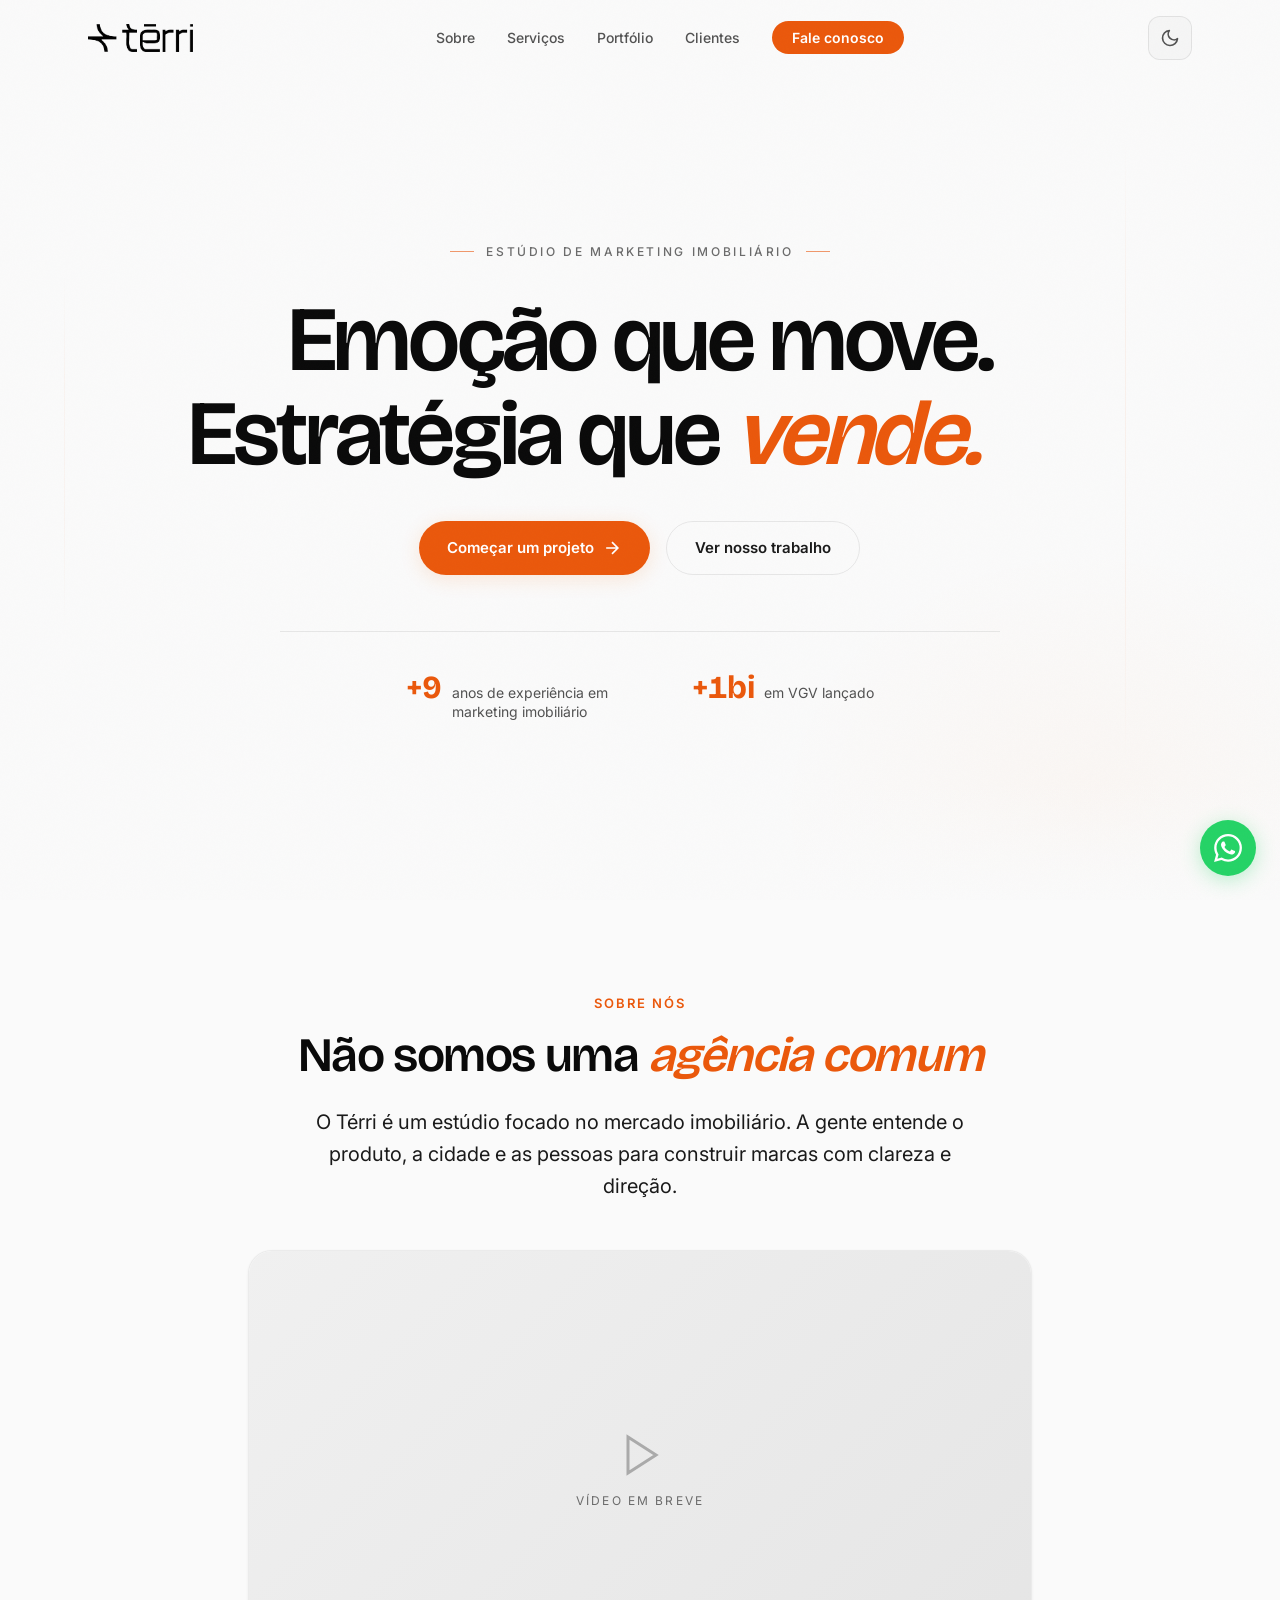
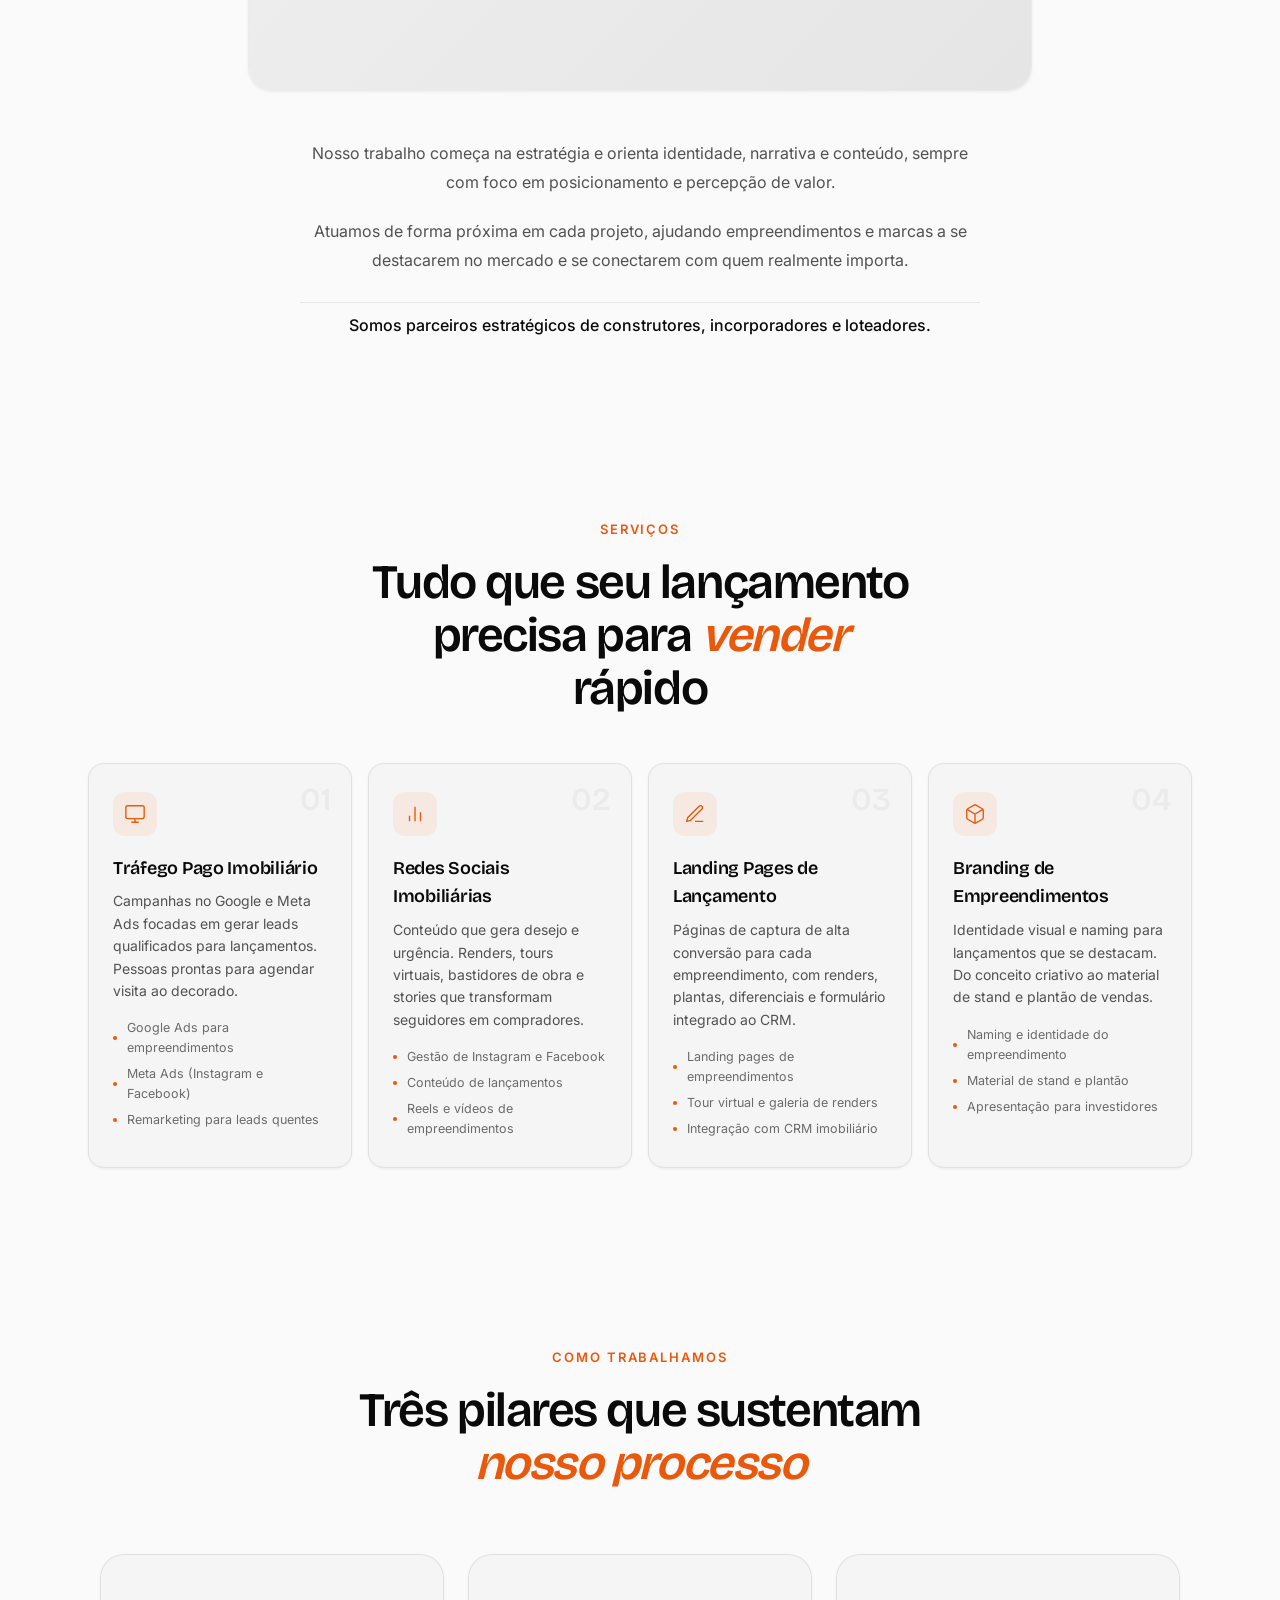
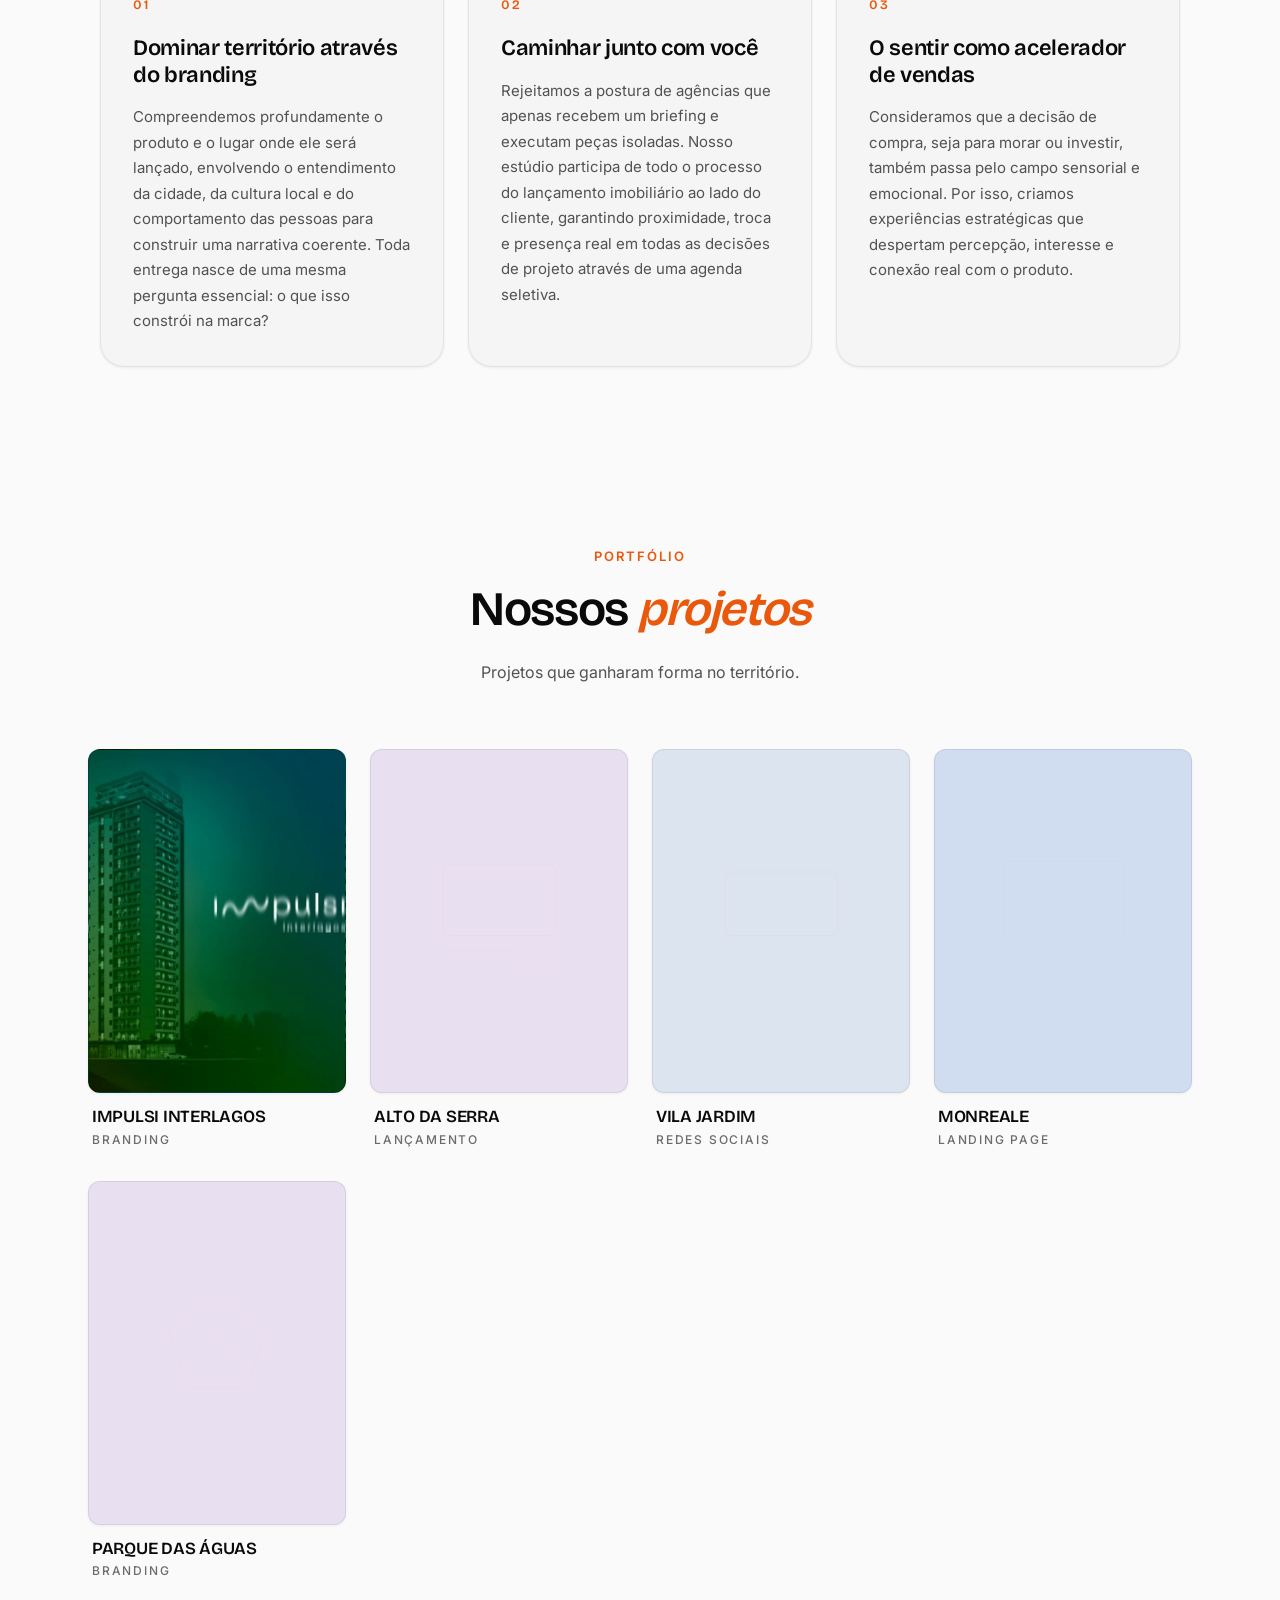
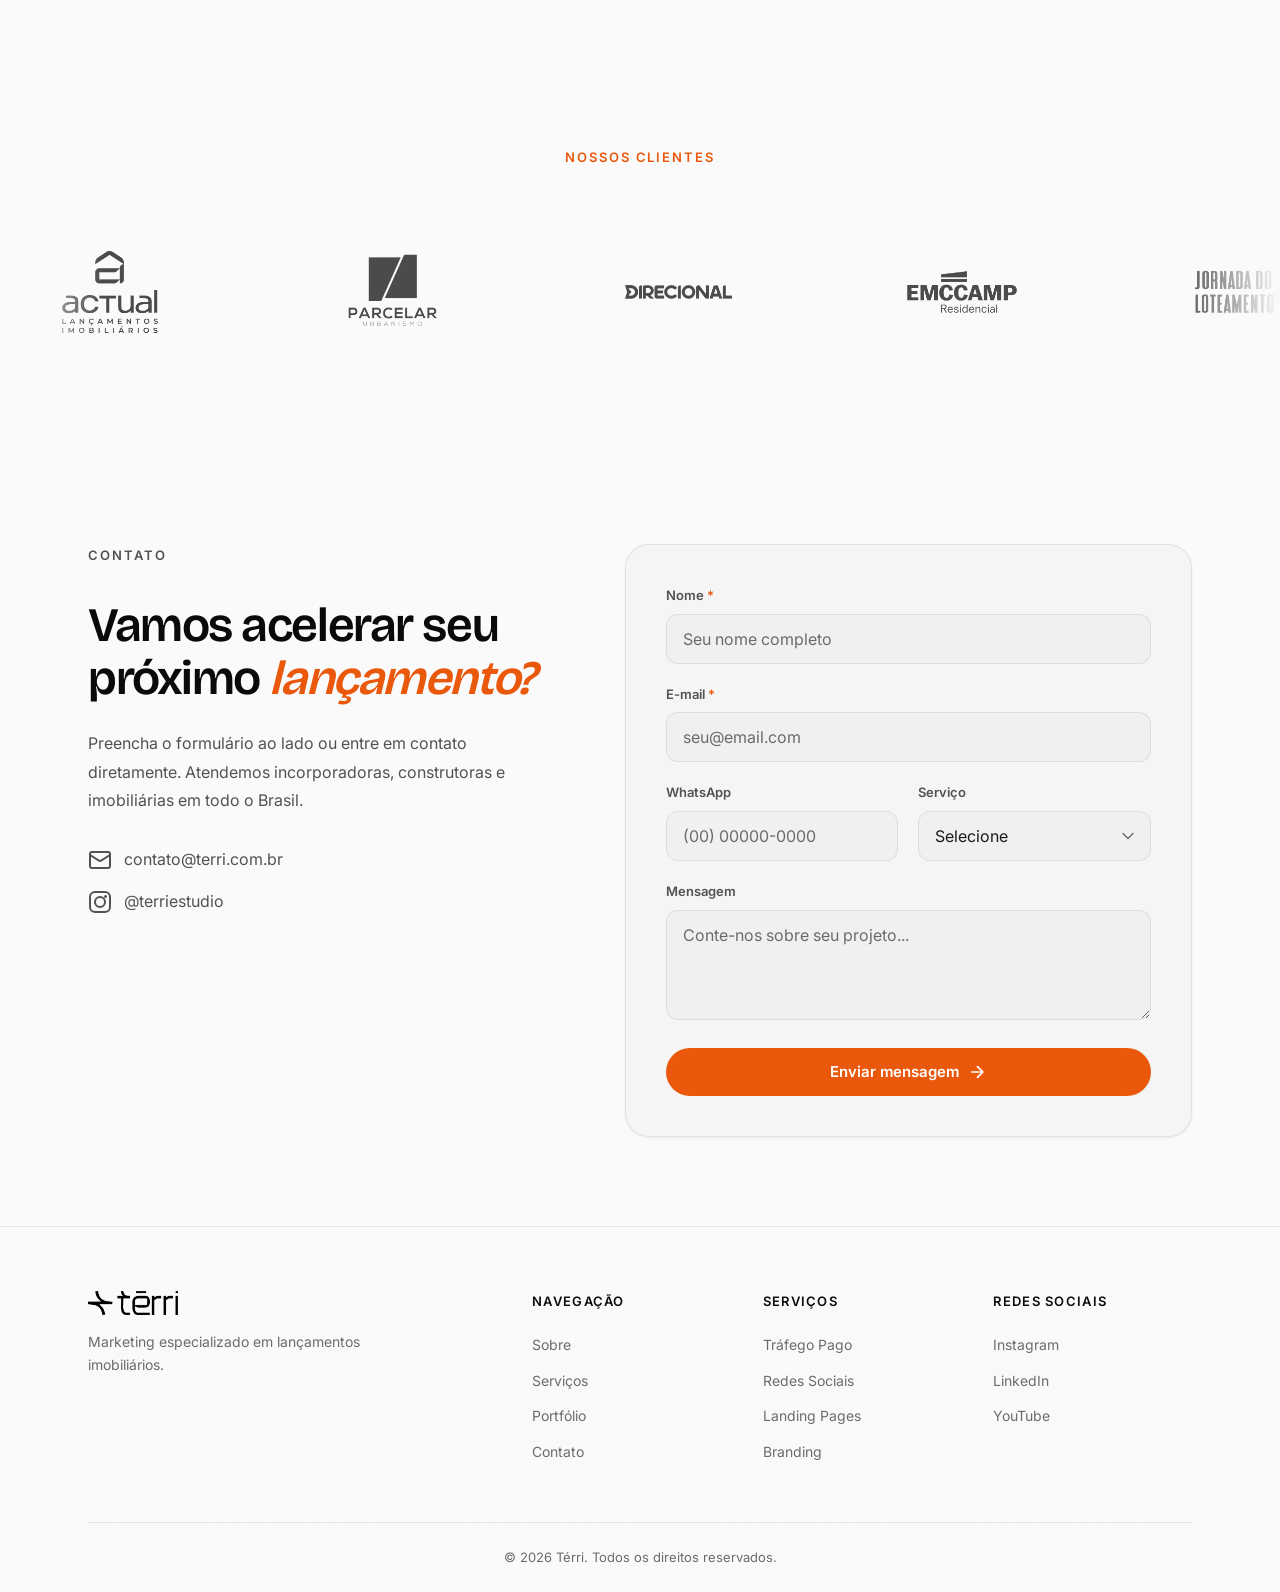
==== commit 572f9574: "feat: case Impulsi Interlagos (branding) com assets reais - Nova página portfolio/impulsi-interlagos" ====
--- a/index.html
+++ b/index.html
@@ -247,6 +247,13 @@
         <p class="portfolio__subtitle reveal-up">Projetos que ganharam forma no território.</p>
       </div>
       <div class="portfolio__grid">
+        <a href="portfolio/impulsi-interlagos.html" class="portfolio__item reveal-up">
+          <div class="portfolio__item-media" style="background-image:url('src/impulsi/card-impulsi.jpg')"></div>
+          <div class="portfolio__item-meta">
+            <h3 class="portfolio__item-title">Impulsi Interlagos</h3>
+            <span class="portfolio__item-tag">Branding</span>
+          </div>
+        </a>
         <a href="portfolio/alto-da-serra.html" class="portfolio__item reveal-up">
           <div class="portfolio__item-media portfolio__item-bg--1">
             <svg class="portfolio__item-deco" viewBox="0 0 200 200" fill="none" aria-hidden="true"><rect x="20" y="20" width="160" height="100" rx="8" stroke="currentColor" stroke-width="0.5" opacity="0.15"/><rect x="20" y="135" width="100" height="8" rx="2" stroke="currentColor" stroke-width="0.5" opacity="0.08"/><circle cx="150" cy="155" r="20" stroke="currentColor" stroke-width="0.5" opacity="0.1"/></svg>
@@ -307,7 +314,6 @@
         <div class="partners__logo"><img src="src/parceiros/10.png" alt="Parceiro Térri" loading="lazy"></div>
         <div class="partners__logo"><img src="src/parceiros/11.png" alt="Parceiro Térri" loading="lazy"></div>
         <div class="partners__logo"><img src="src/parceiros/12.png" alt="Parceiro Térri" loading="lazy"></div>
-        <div class="partners__logo"><img src="src/parceiros/13.png" alt="Parceiro Térri" loading="lazy"></div>
         <div class="partners__logo"><img src="src/parceiros/14.png" alt="Parceiro Térri" loading="lazy"></div>
         <div class="partners__logo"><img src="src/parceiros/15.png" alt="Parceiro Térri" loading="lazy"></div>
         <div class="partners__logo"><img src="src/parceiros/governo-go.png" alt="Governo do Estado de Goiás" loading="lazy"></div>
@@ -323,7 +329,6 @@
         <div class="partners__logo" aria-hidden="true"><img src="src/parceiros/10.png" alt="" loading="lazy"></div>
         <div class="partners__logo" aria-hidden="true"><img src="src/parceiros/11.png" alt="" loading="lazy"></div>
         <div class="partners__logo" aria-hidden="true"><img src="src/parceiros/12.png" alt="" loading="lazy"></div>
-        <div class="partners__logo" aria-hidden="true"><img src="src/parceiros/13.png" alt="" loading="lazy"></div>
         <div class="partners__logo" aria-hidden="true"><img src="src/parceiros/14.png" alt="" loading="lazy"></div>
         <div class="partners__logo" aria-hidden="true"><img src="src/parceiros/15.png" alt="" loading="lazy"></div>
         <div class="partners__logo" aria-hidden="true"><img src="src/parceiros/governo-go.png" alt="" loading="lazy"></div>
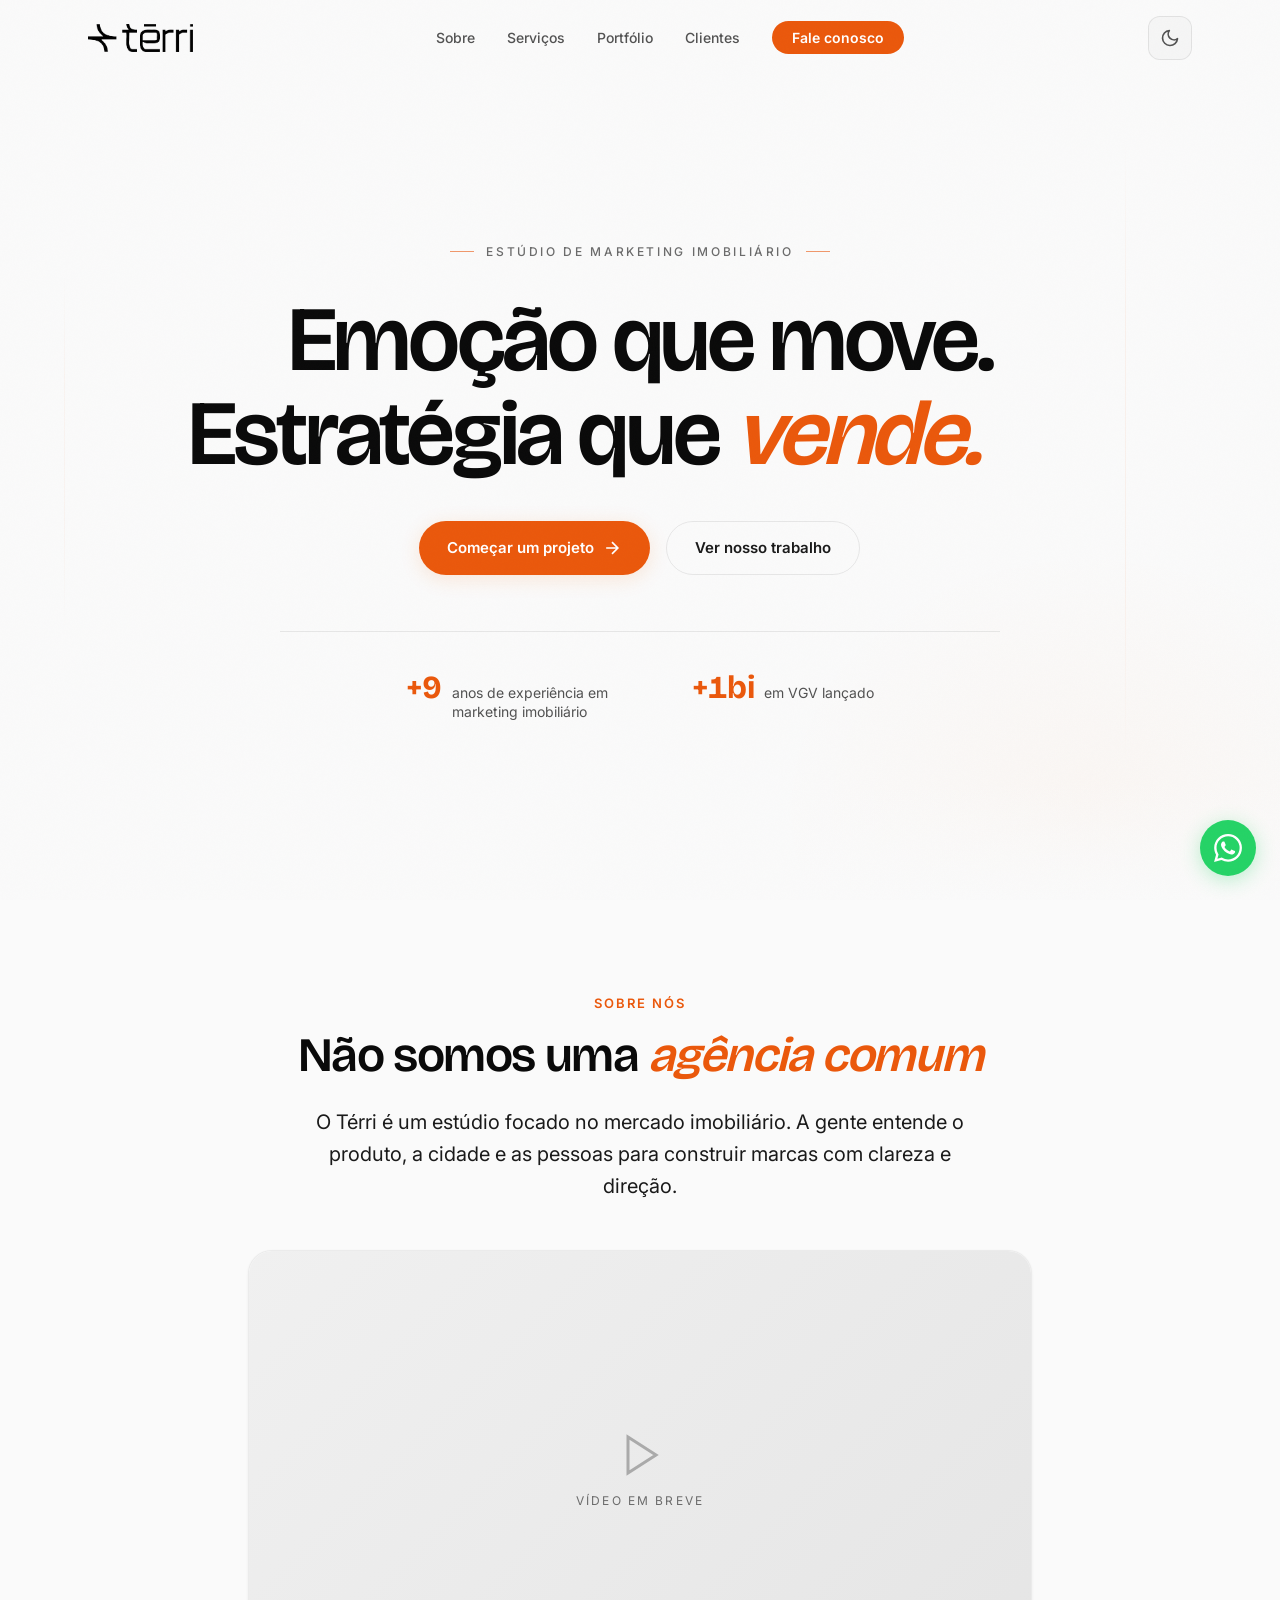
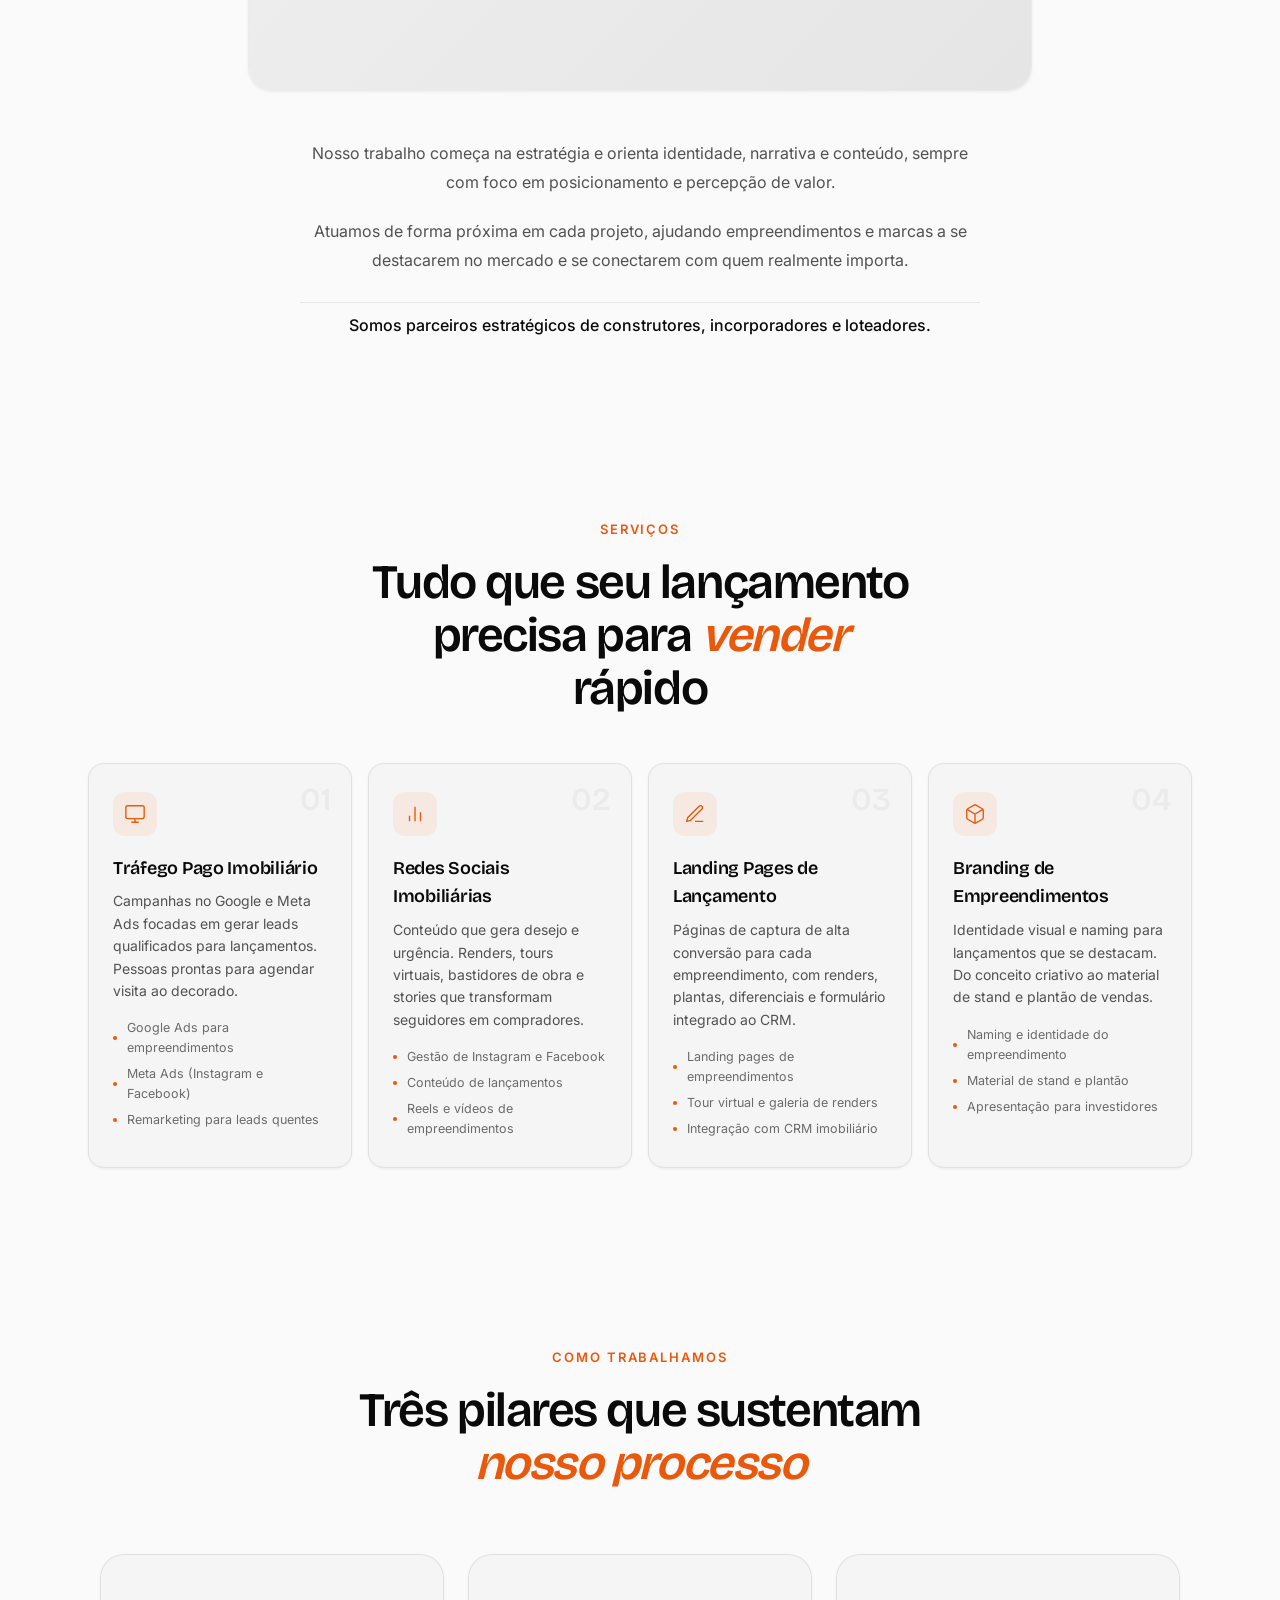
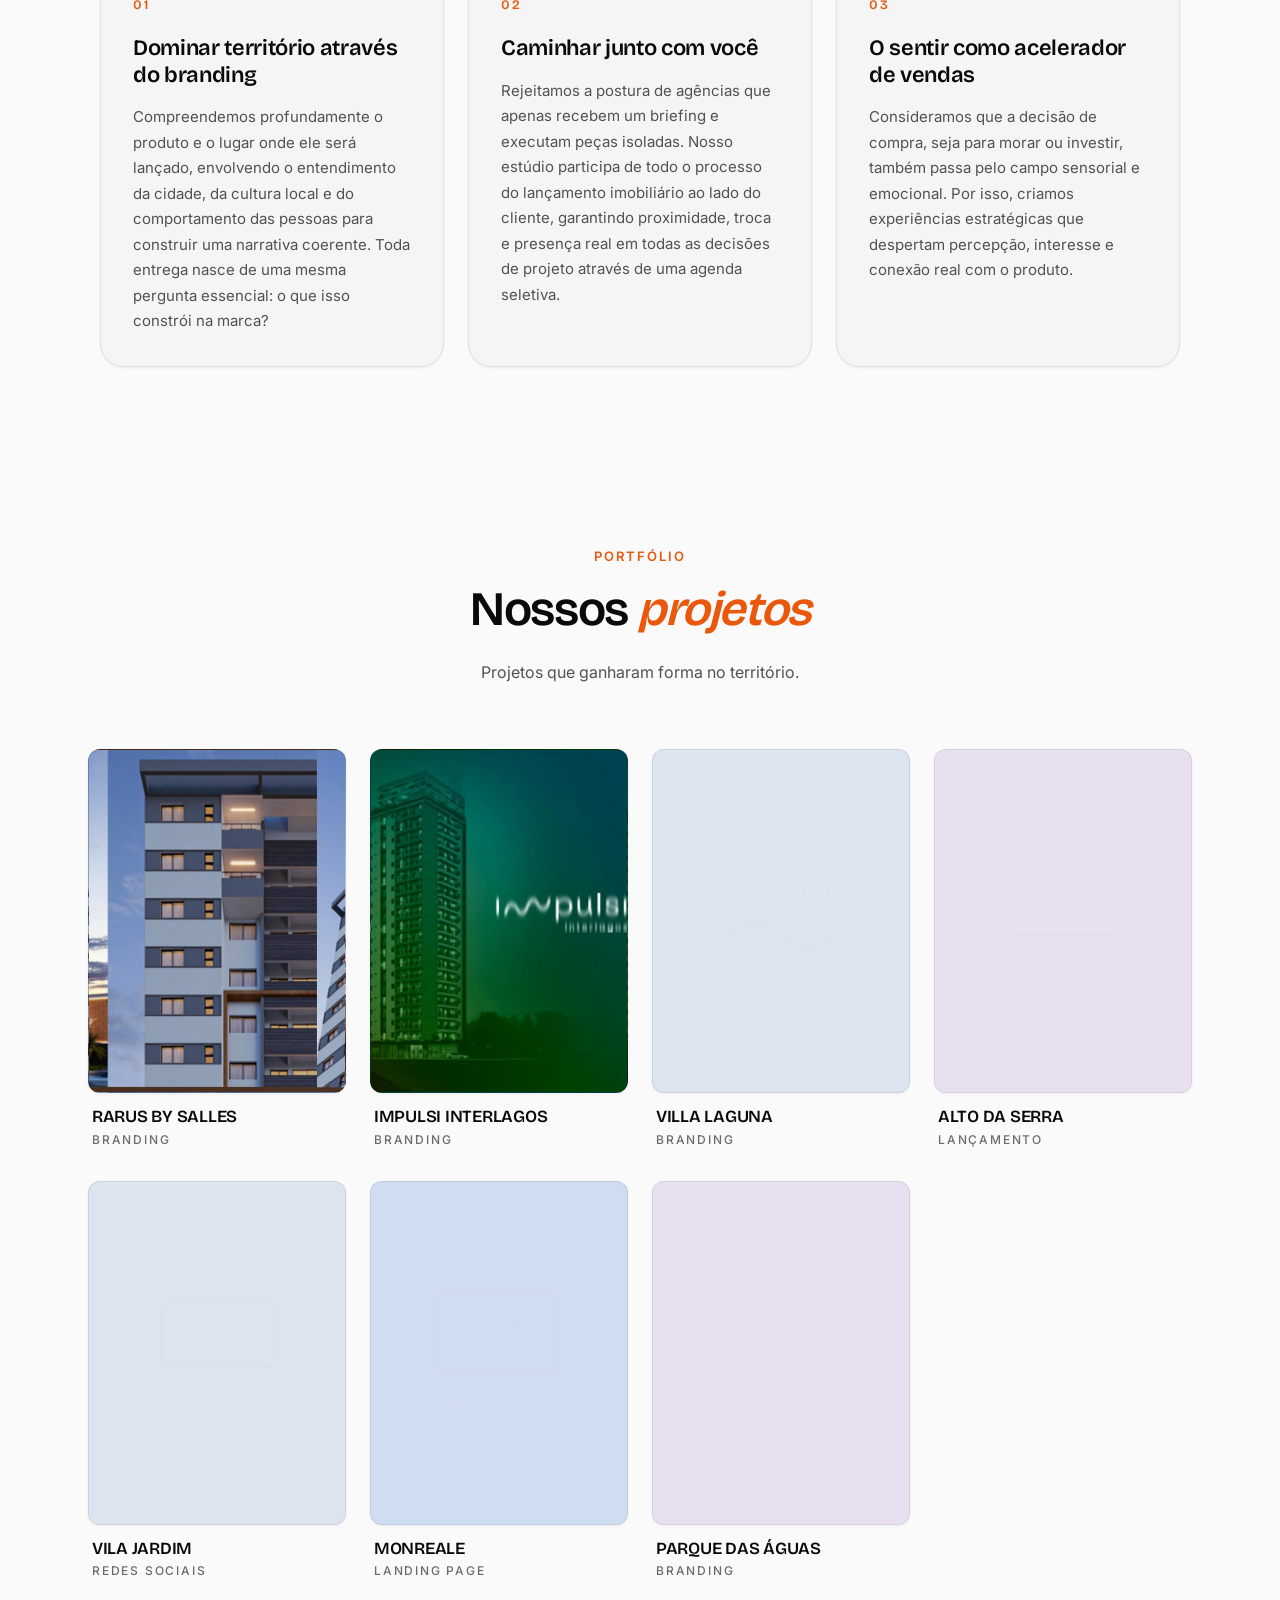
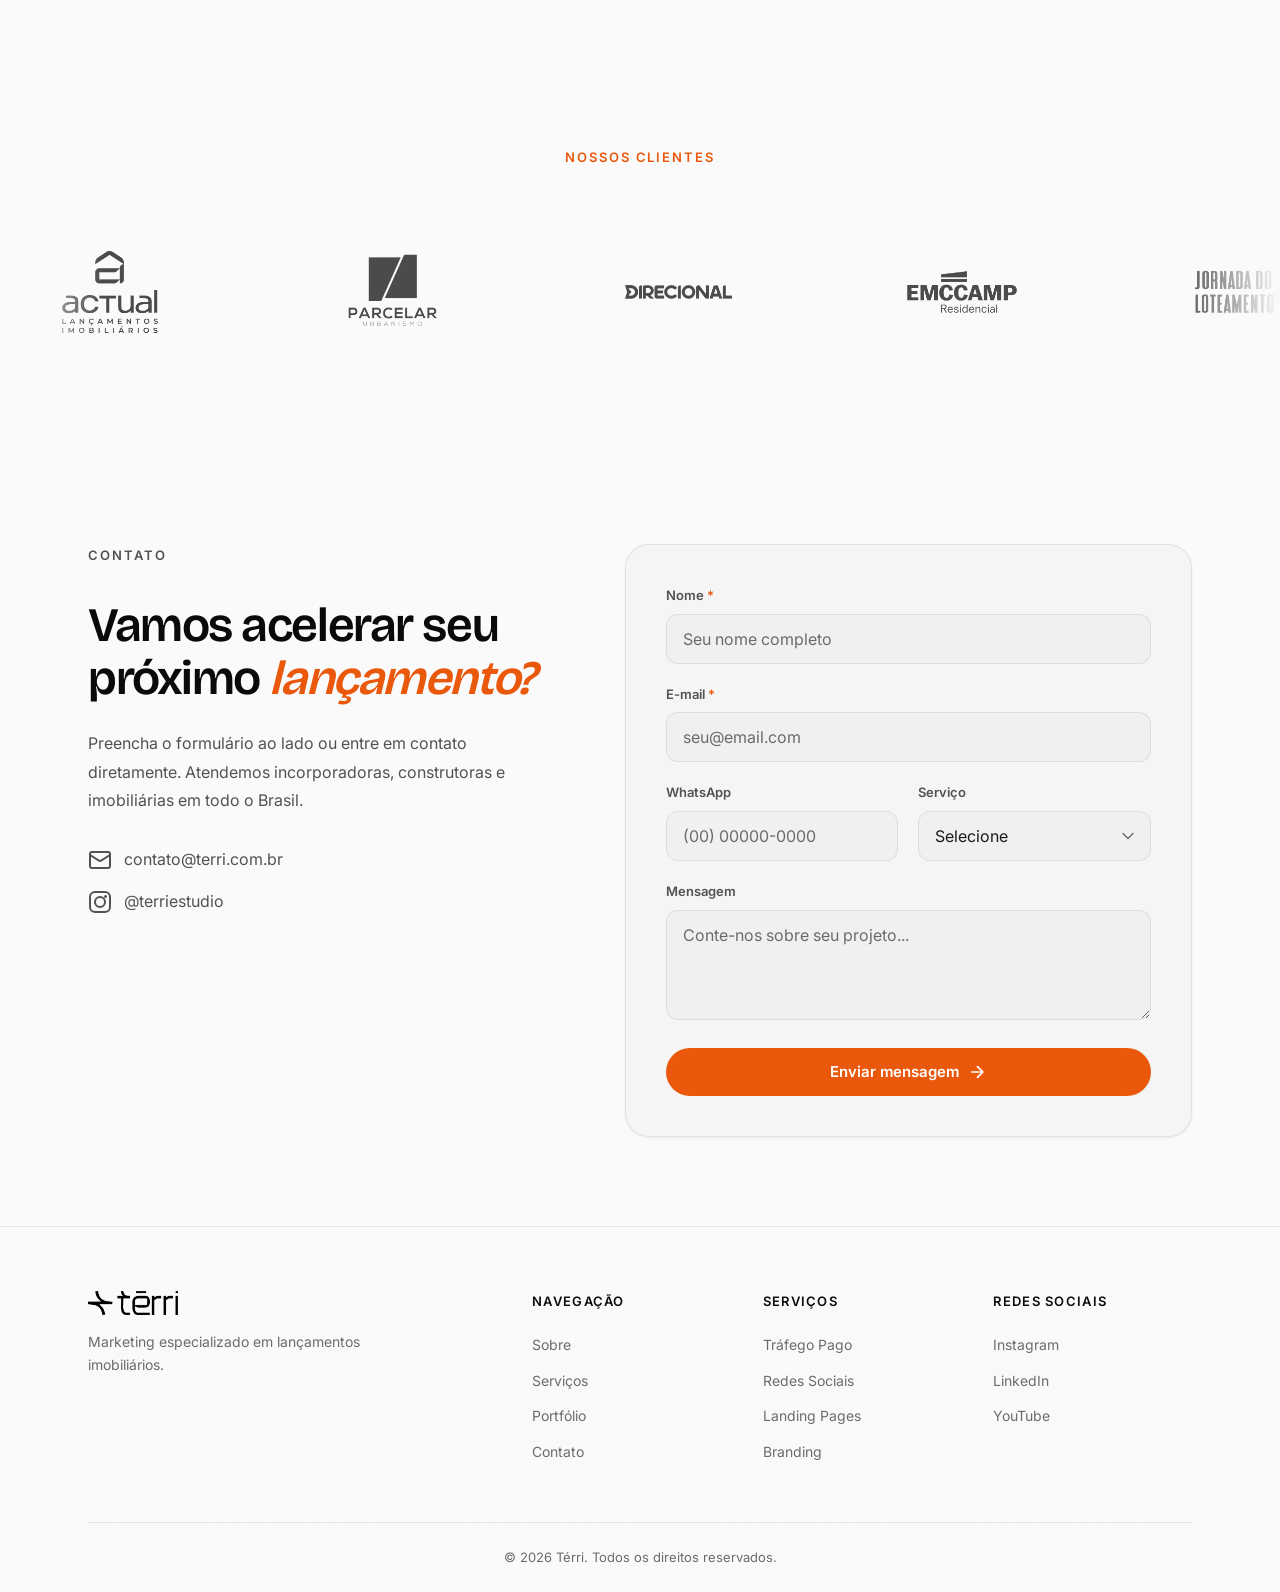
==== commit 9f6143cc: "feat: cases Villa Laguna e Rarus by Salles (branding) - portfolio/villa-laguna.html: case no templat" ====
--- a/index.html
+++ b/index.html
@@ -247,10 +247,26 @@
         <p class="portfolio__subtitle reveal-up">Projetos que ganharam forma no território.</p>
       </div>
       <div class="portfolio__grid">
+        <a href="portfolio/rarus-by-salles.html" class="portfolio__item reveal-up">
+          <div class="portfolio__item-media" style="background-image:url('src/rarus/card-rarus.jpg')"></div>
+          <div class="portfolio__item-meta">
+            <h3 class="portfolio__item-title">Rarus by Salles</h3>
+            <span class="portfolio__item-tag">Branding</span>
+          </div>
+        </a>
         <a href="portfolio/impulsi-interlagos.html" class="portfolio__item reveal-up">
           <div class="portfolio__item-media" style="background-image:url('src/impulsi/card-impulsi.jpg')"></div>
           <div class="portfolio__item-meta">
             <h3 class="portfolio__item-title">Impulsi Interlagos</h3>
+            <span class="portfolio__item-tag">Branding</span>
+          </div>
+        </a>
+        <a href="portfolio/villa-laguna.html" class="portfolio__item reveal-up">
+          <div class="portfolio__item-media portfolio__item-bg--5">
+            <svg class="portfolio__item-deco" viewBox="0 0 200 200" fill="none" aria-hidden="true"><path d="M20 120 Q60 90 100 120 T180 120" stroke="currentColor" stroke-width="0.5" opacity="0.15"/><path d="M20 140 Q60 110 100 140 T180 140" stroke="currentColor" stroke-width="0.5" opacity="0.1"/><circle cx="150" cy="55" r="18" stroke="currentColor" stroke-width="0.5" opacity="0.1"/></svg>
+          </div>
+          <div class="portfolio__item-meta">
+            <h3 class="portfolio__item-title">Villa Laguna</h3>
             <span class="portfolio__item-tag">Branding</span>
           </div>
         </a>
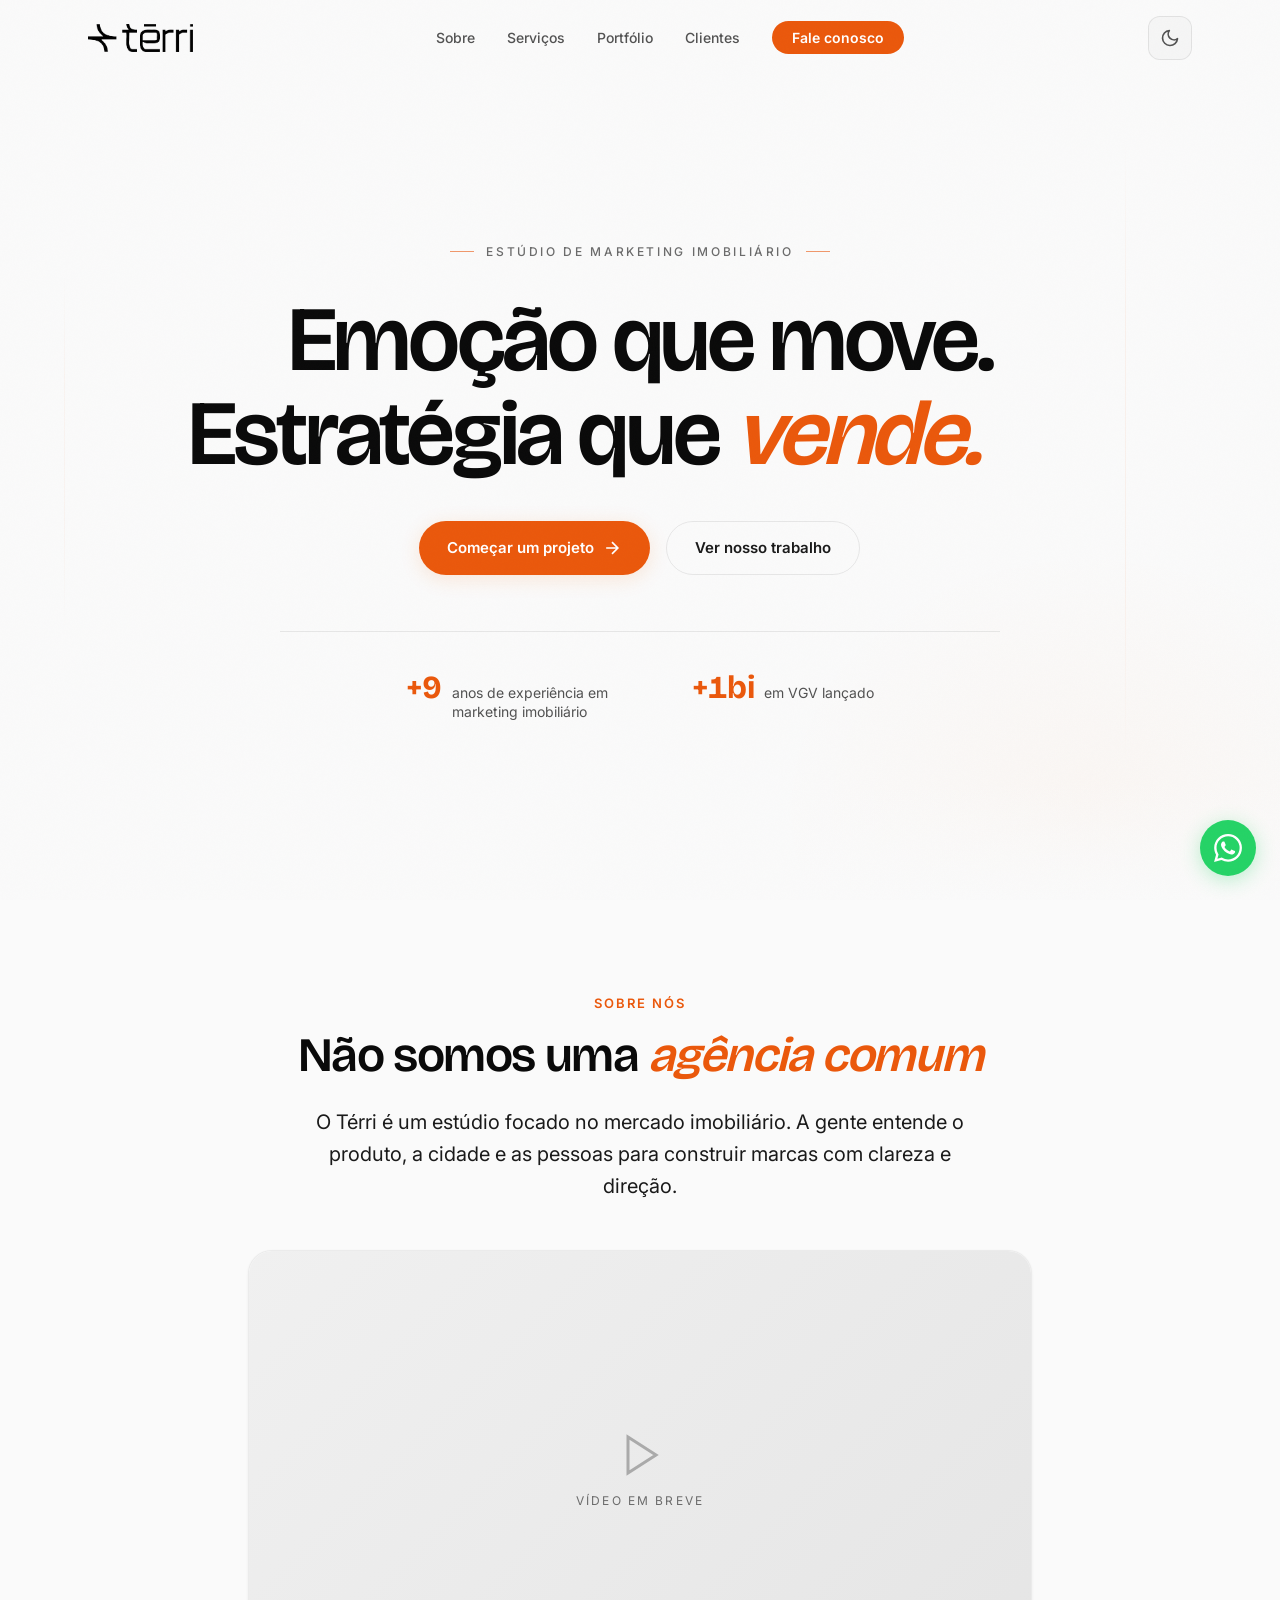
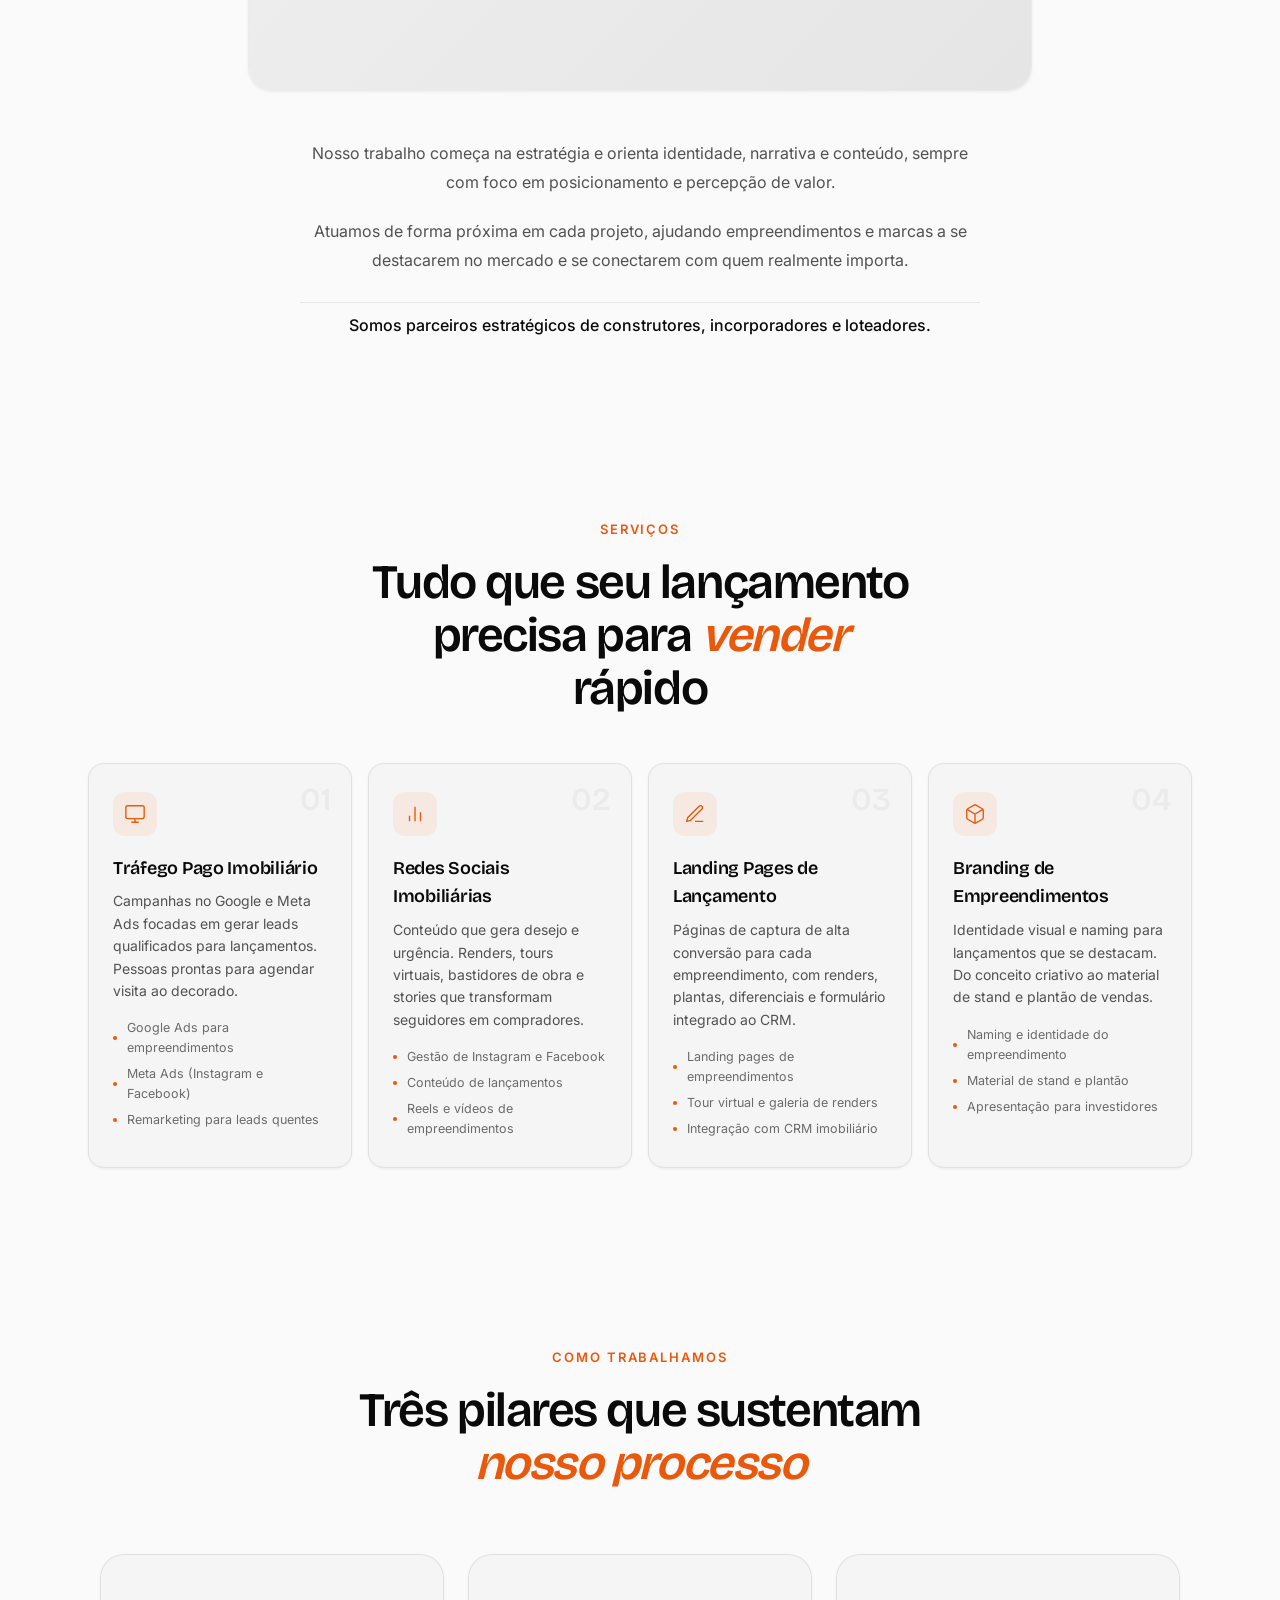
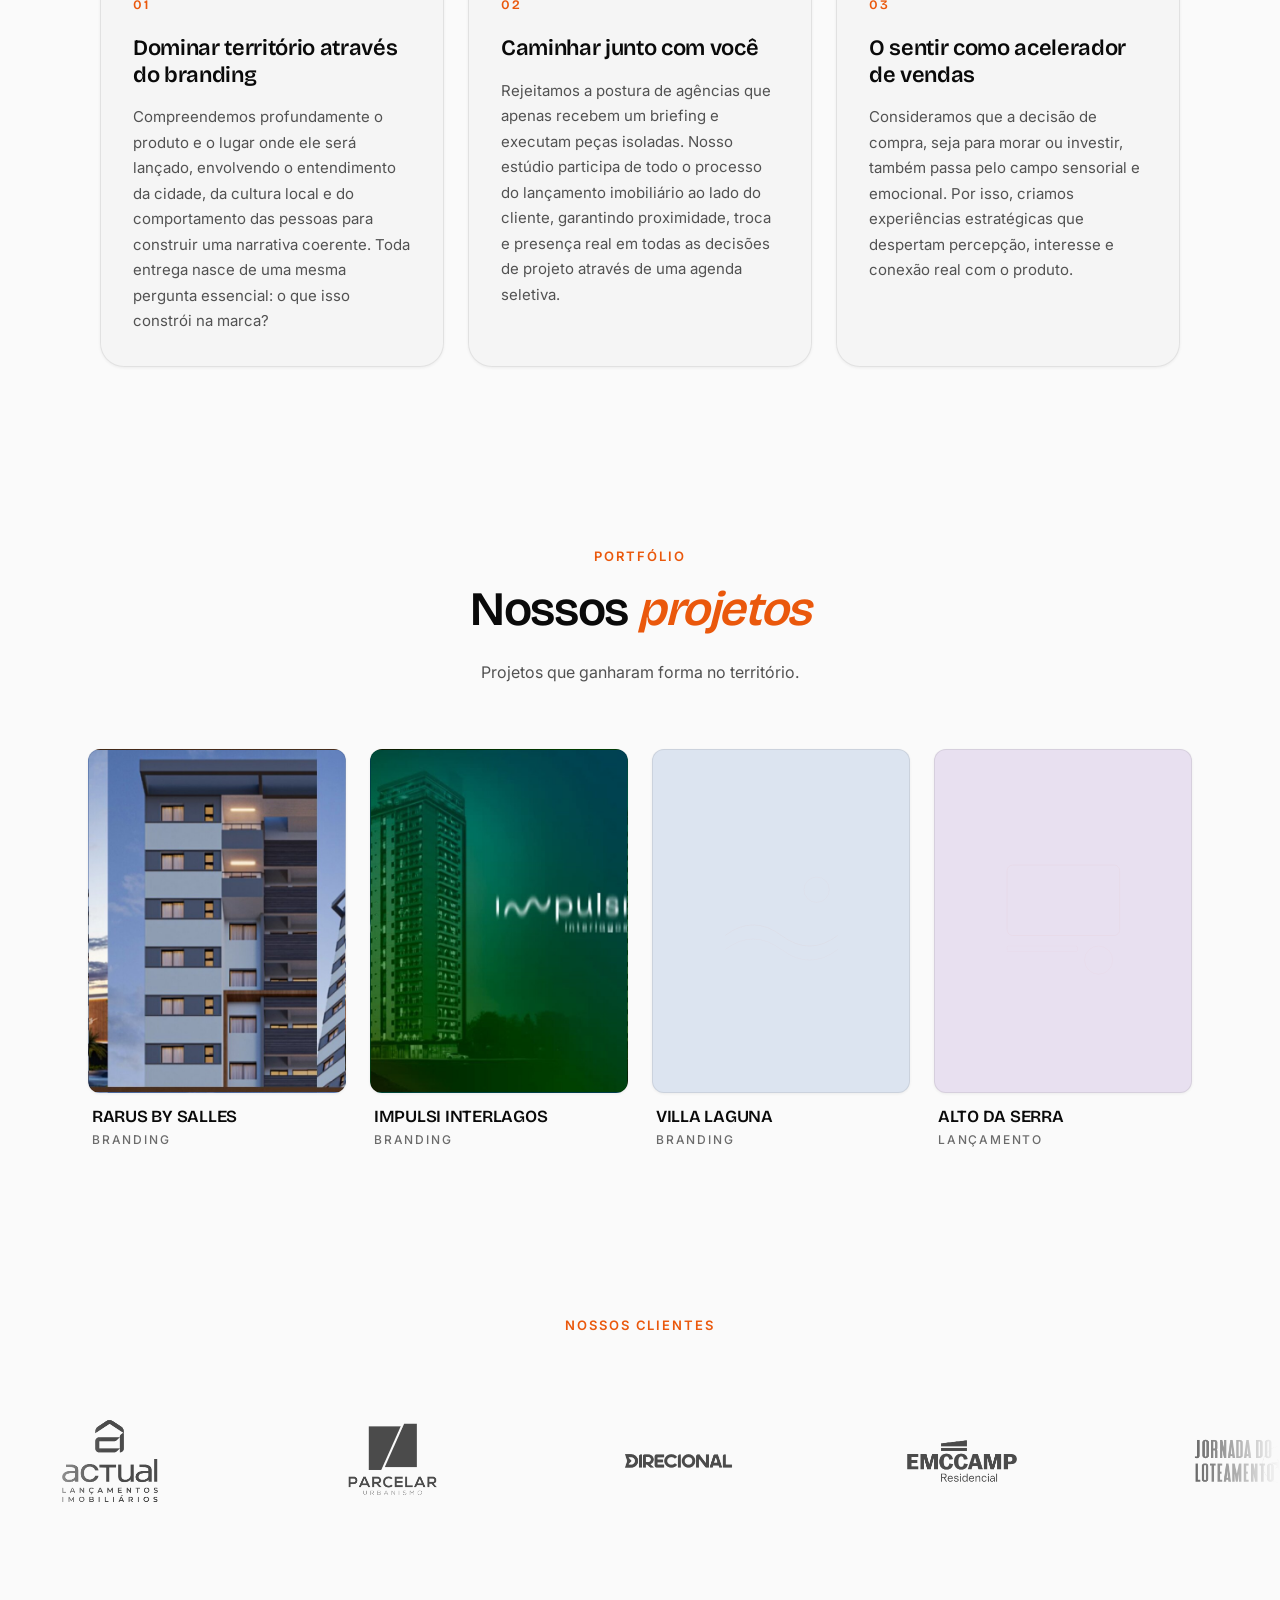
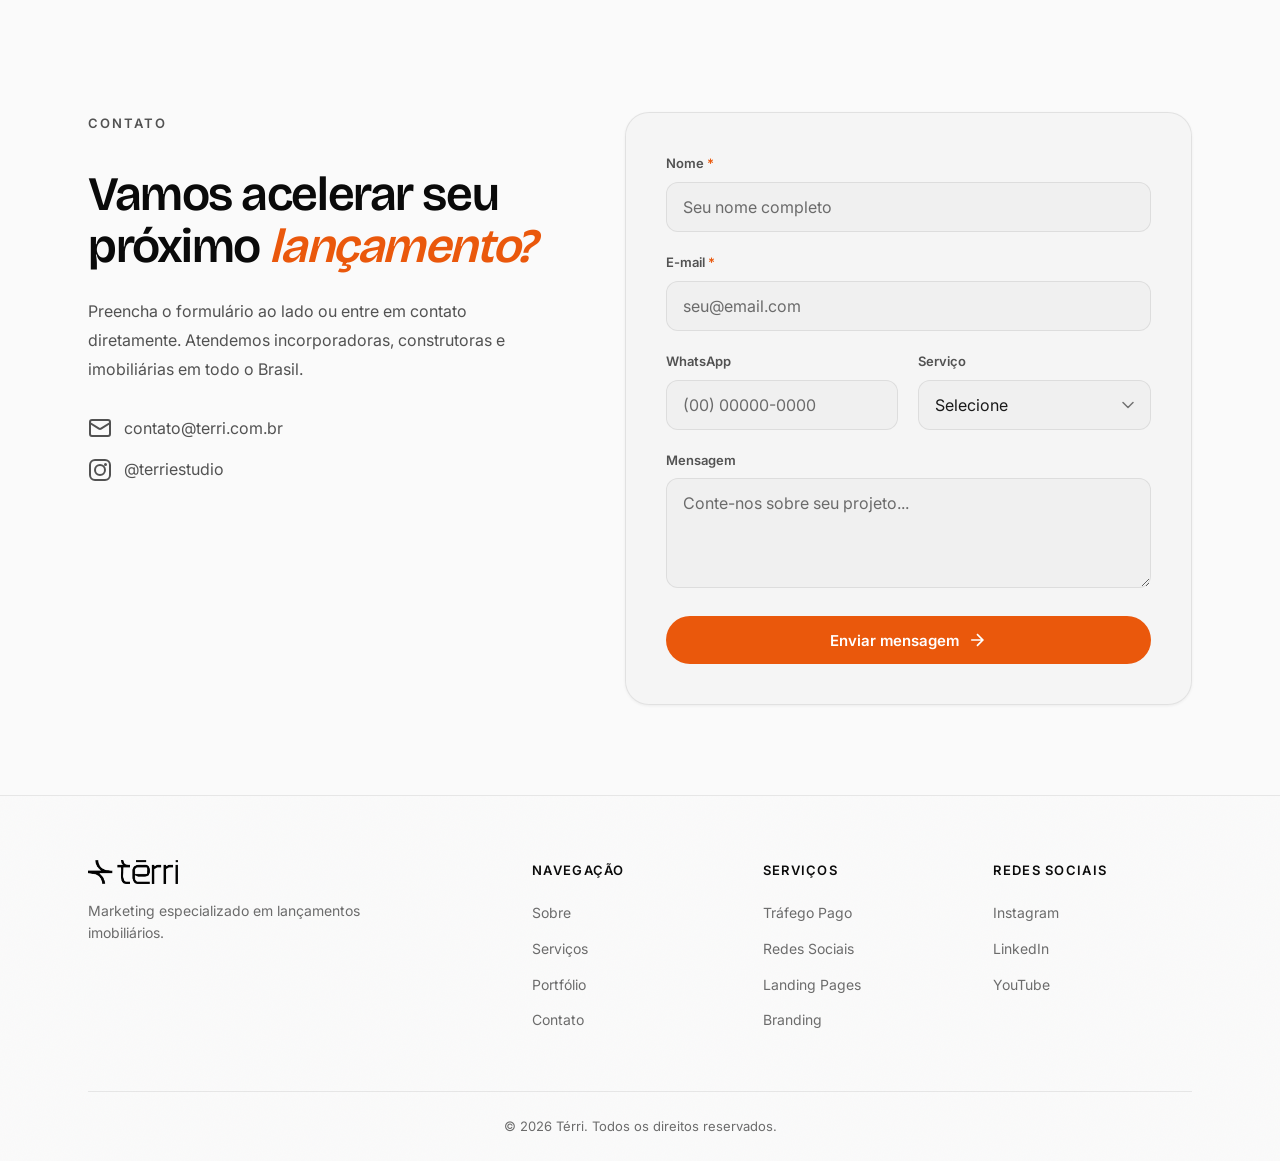
==== commit a6ddd646: "chore: remove cases fictícios do portfólio Mantém apenas os 4 cases reais de clientes (Rarus, Impuls" ====
--- a/index.html
+++ b/index.html
@@ -279,33 +279,6 @@
             <span class="portfolio__item-tag">Lançamento</span>
           </div>
         </a>
-        <a href="portfolio/vila-jardim.html" class="portfolio__item reveal-up">
-          <div class="portfolio__item-media portfolio__item-bg--2">
-            <svg class="portfolio__item-deco" viewBox="0 0 200 200" fill="none" aria-hidden="true"><rect x="20" y="30" width="160" height="90" rx="6" stroke="currentColor" stroke-width="0.5" opacity="0.15"/><circle cx="60" cy="155" r="15" stroke="currentColor" stroke-width="0.5" opacity="0.1"/><line x1="90" y1="150" x2="180" y2="150" stroke="currentColor" stroke-width="0.5" opacity="0.08"/><line x1="90" y1="165" x2="150" y2="165" stroke="currentColor" stroke-width="0.5" opacity="0.06"/></svg>
-          </div>
-          <div class="portfolio__item-meta">
-            <h3 class="portfolio__item-title">Vila Jardim</h3>
-            <span class="portfolio__item-tag">Redes Sociais</span>
-          </div>
-        </a>
-        <a href="portfolio/monreale.html" class="portfolio__item reveal-up">
-          <div class="portfolio__item-media portfolio__item-bg--3">
-            <svg class="portfolio__item-deco" viewBox="0 0 200 200" fill="none" aria-hidden="true"><rect x="15" y="15" width="170" height="110" rx="4" stroke="currentColor" stroke-width="0.5" opacity="0.12"/><circle cx="100" cy="60" r="20" stroke="currentColor" stroke-width="0.5" opacity="0.1"/><rect x="30" y="145" width="60" height="30" rx="4" stroke="currentColor" stroke-width="0.5" opacity="0.08"/><rect x="110" y="145" width="60" height="30" rx="4" stroke="currentColor" stroke-width="0.5" opacity="0.08"/></svg>
-          </div>
-          <div class="portfolio__item-meta">
-            <h3 class="portfolio__item-title">Monreale</h3>
-            <span class="portfolio__item-tag">Landing Page</span>
-          </div>
-        </a>
-        <a href="portfolio/parque-das-aguas.html" class="portfolio__item reveal-up">
-          <div class="portfolio__item-media portfolio__item-bg--4">
-            <svg class="portfolio__item-deco" viewBox="0 0 200 200" fill="none" aria-hidden="true"><polygon points="100,20 170,70 140,150 60,150 30,70" stroke="currentColor" stroke-width="0.5" opacity="0.12"/><circle cx="100" cy="95" r="25" stroke="currentColor" stroke-width="0.5" opacity="0.08"/><line x1="40" y1="175" x2="160" y2="175" stroke="currentColor" stroke-width="0.5" opacity="0.06"/></svg>
-          </div>
-          <div class="portfolio__item-meta">
-            <h3 class="portfolio__item-title">Parque das Águas</h3>
-            <span class="portfolio__item-tag">Branding</span>
-          </div>
-        </a>
       </div>
     </div>
   </section>
